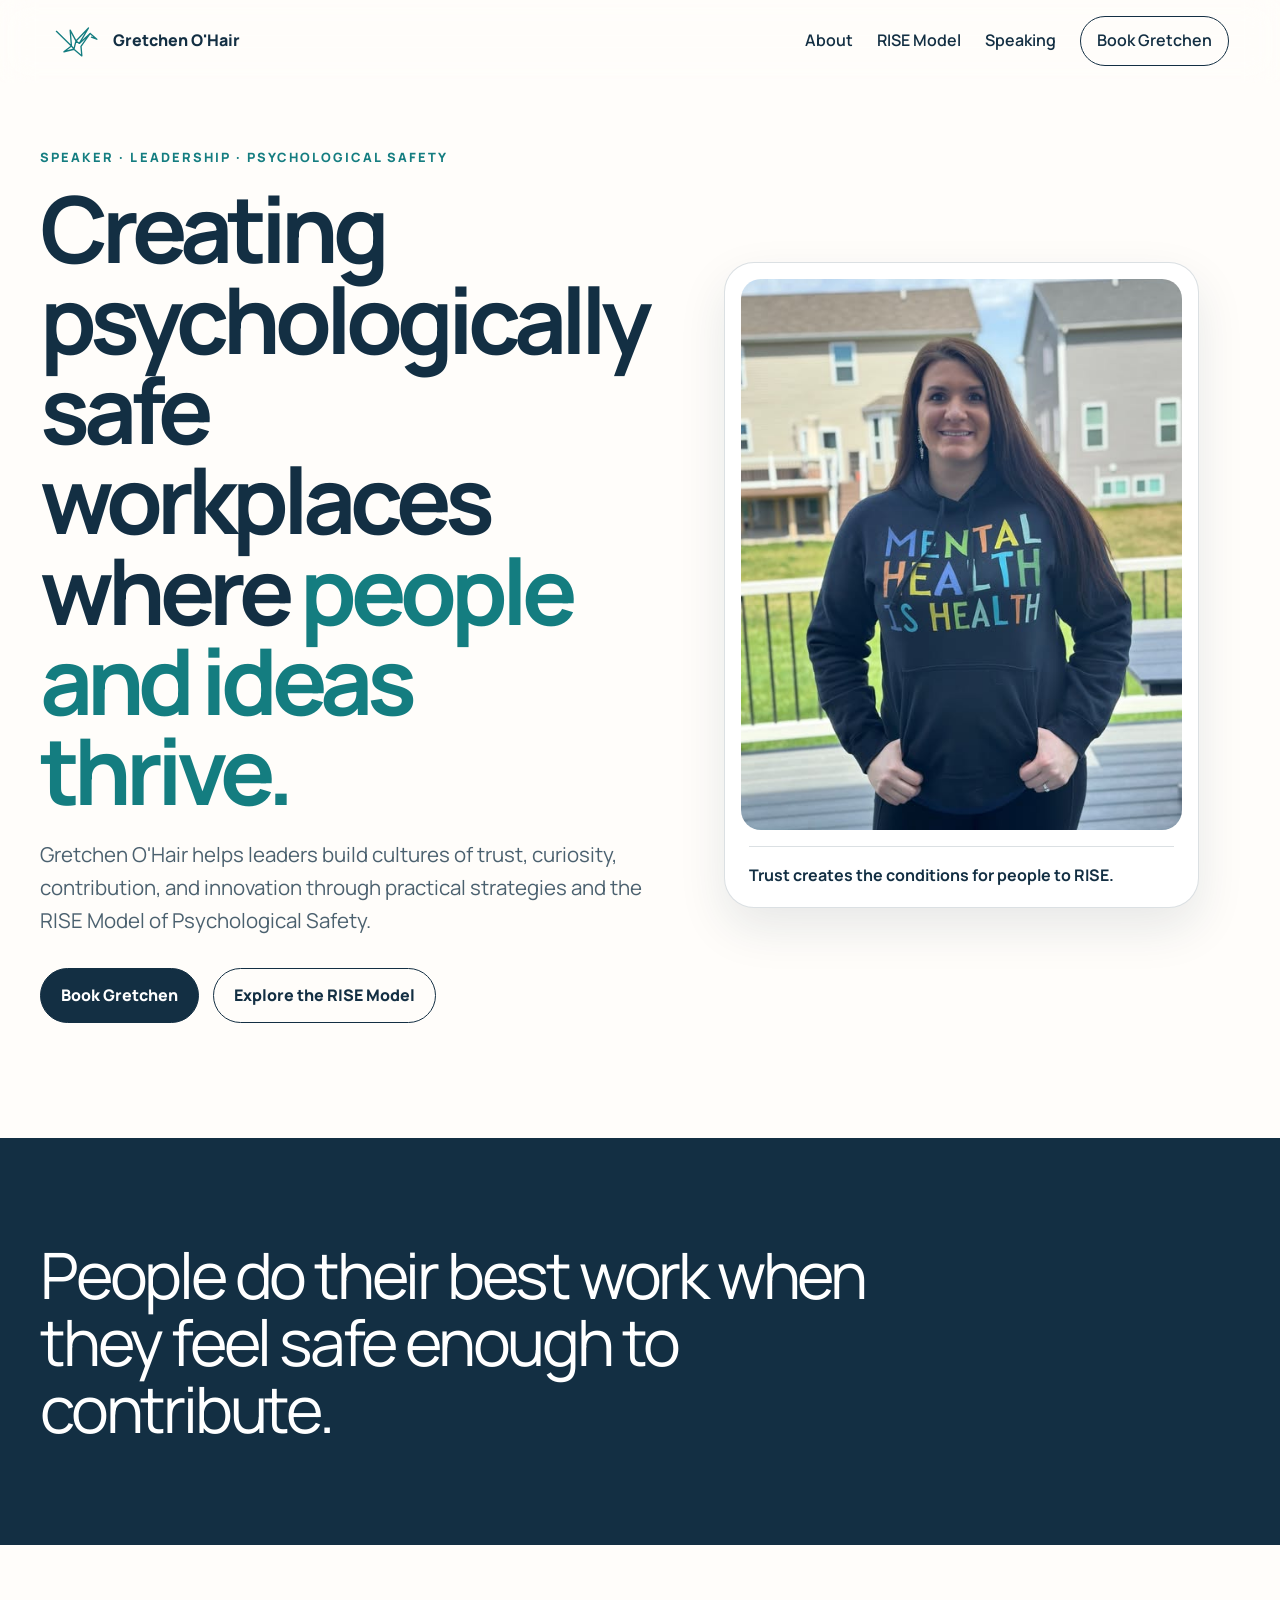
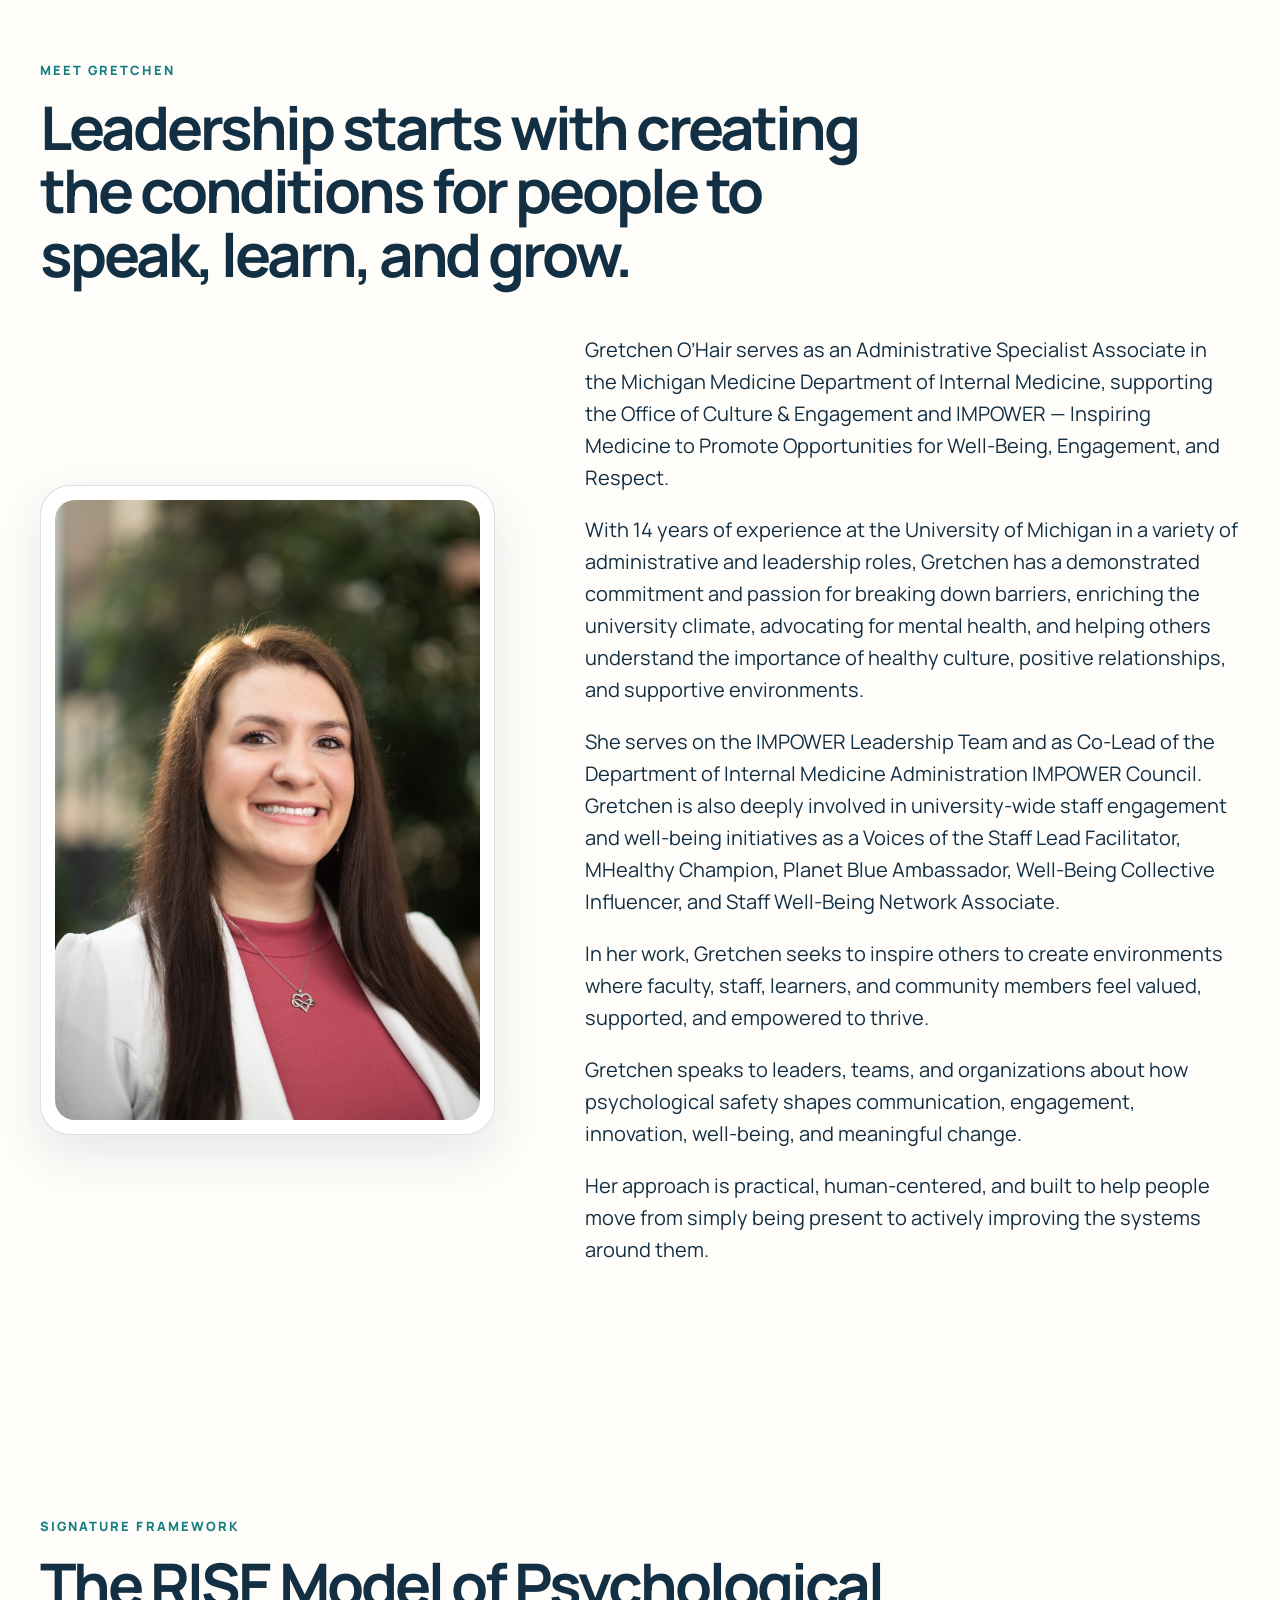
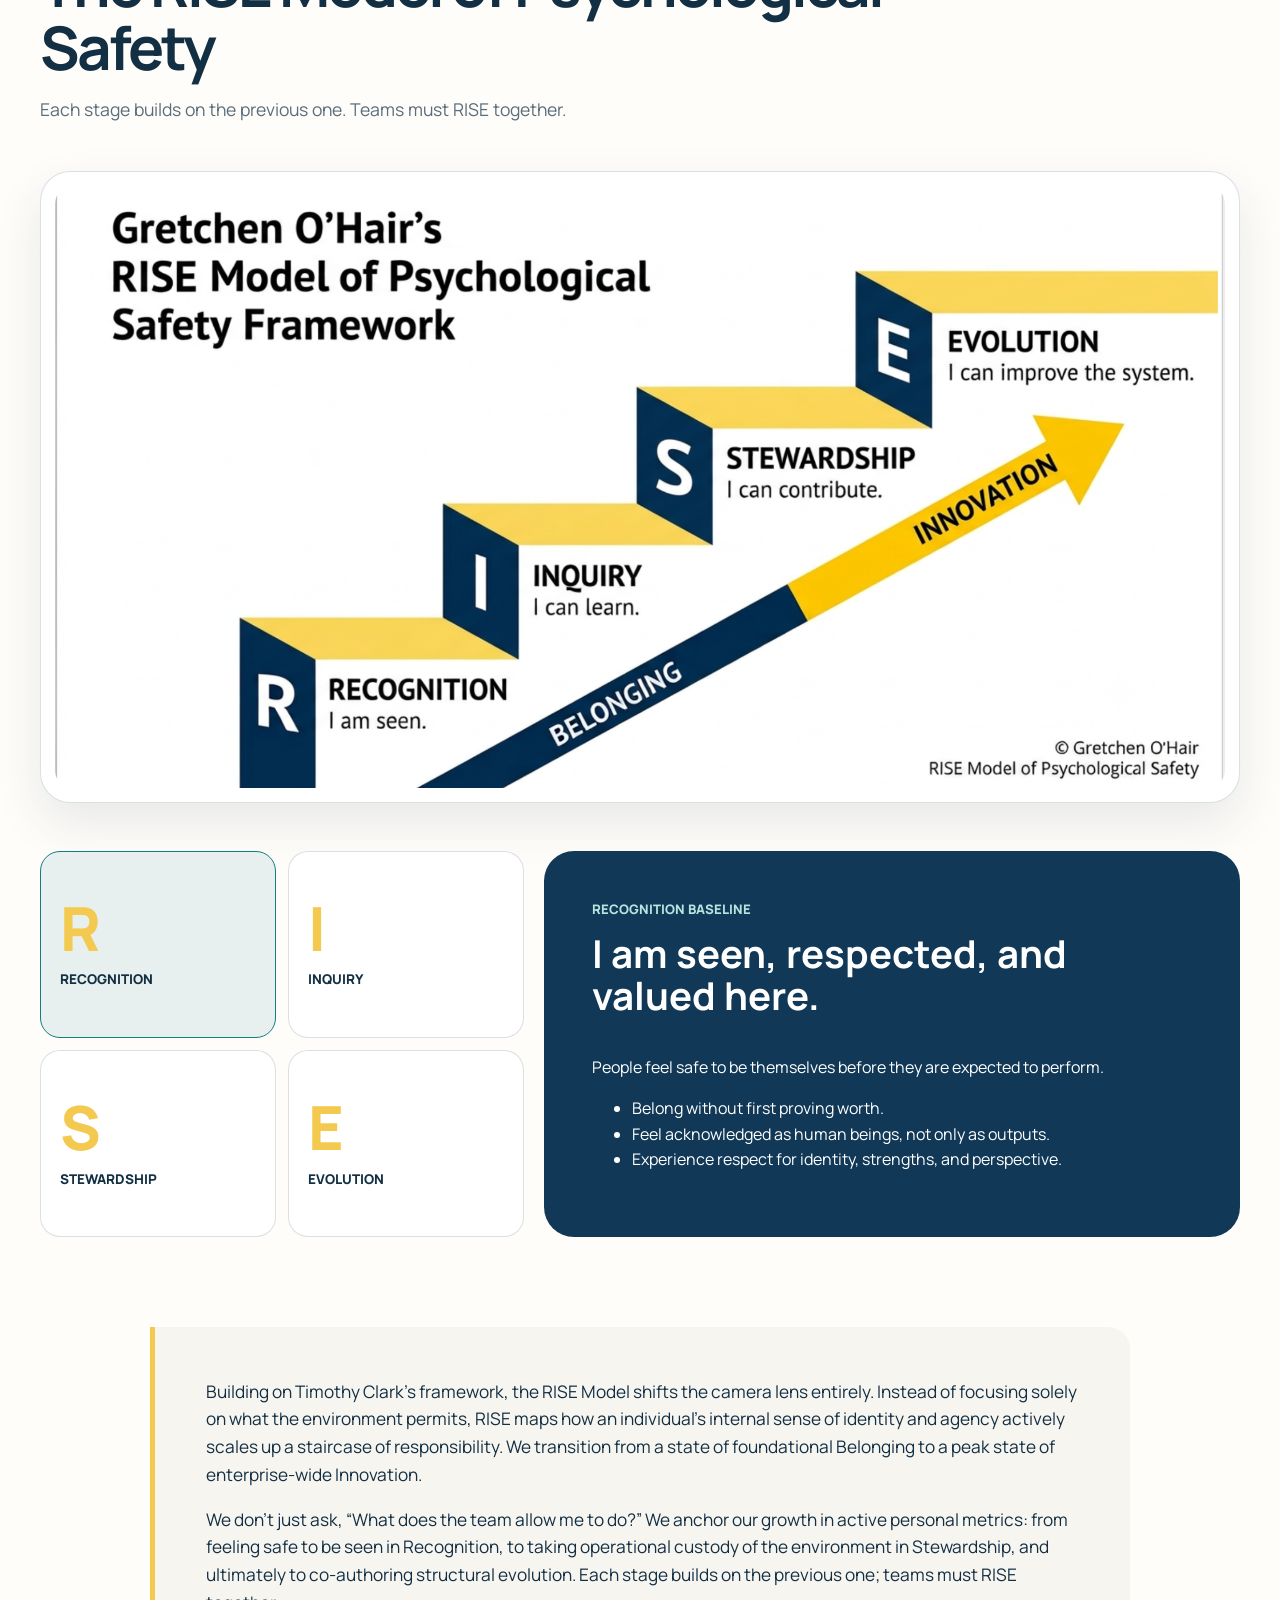
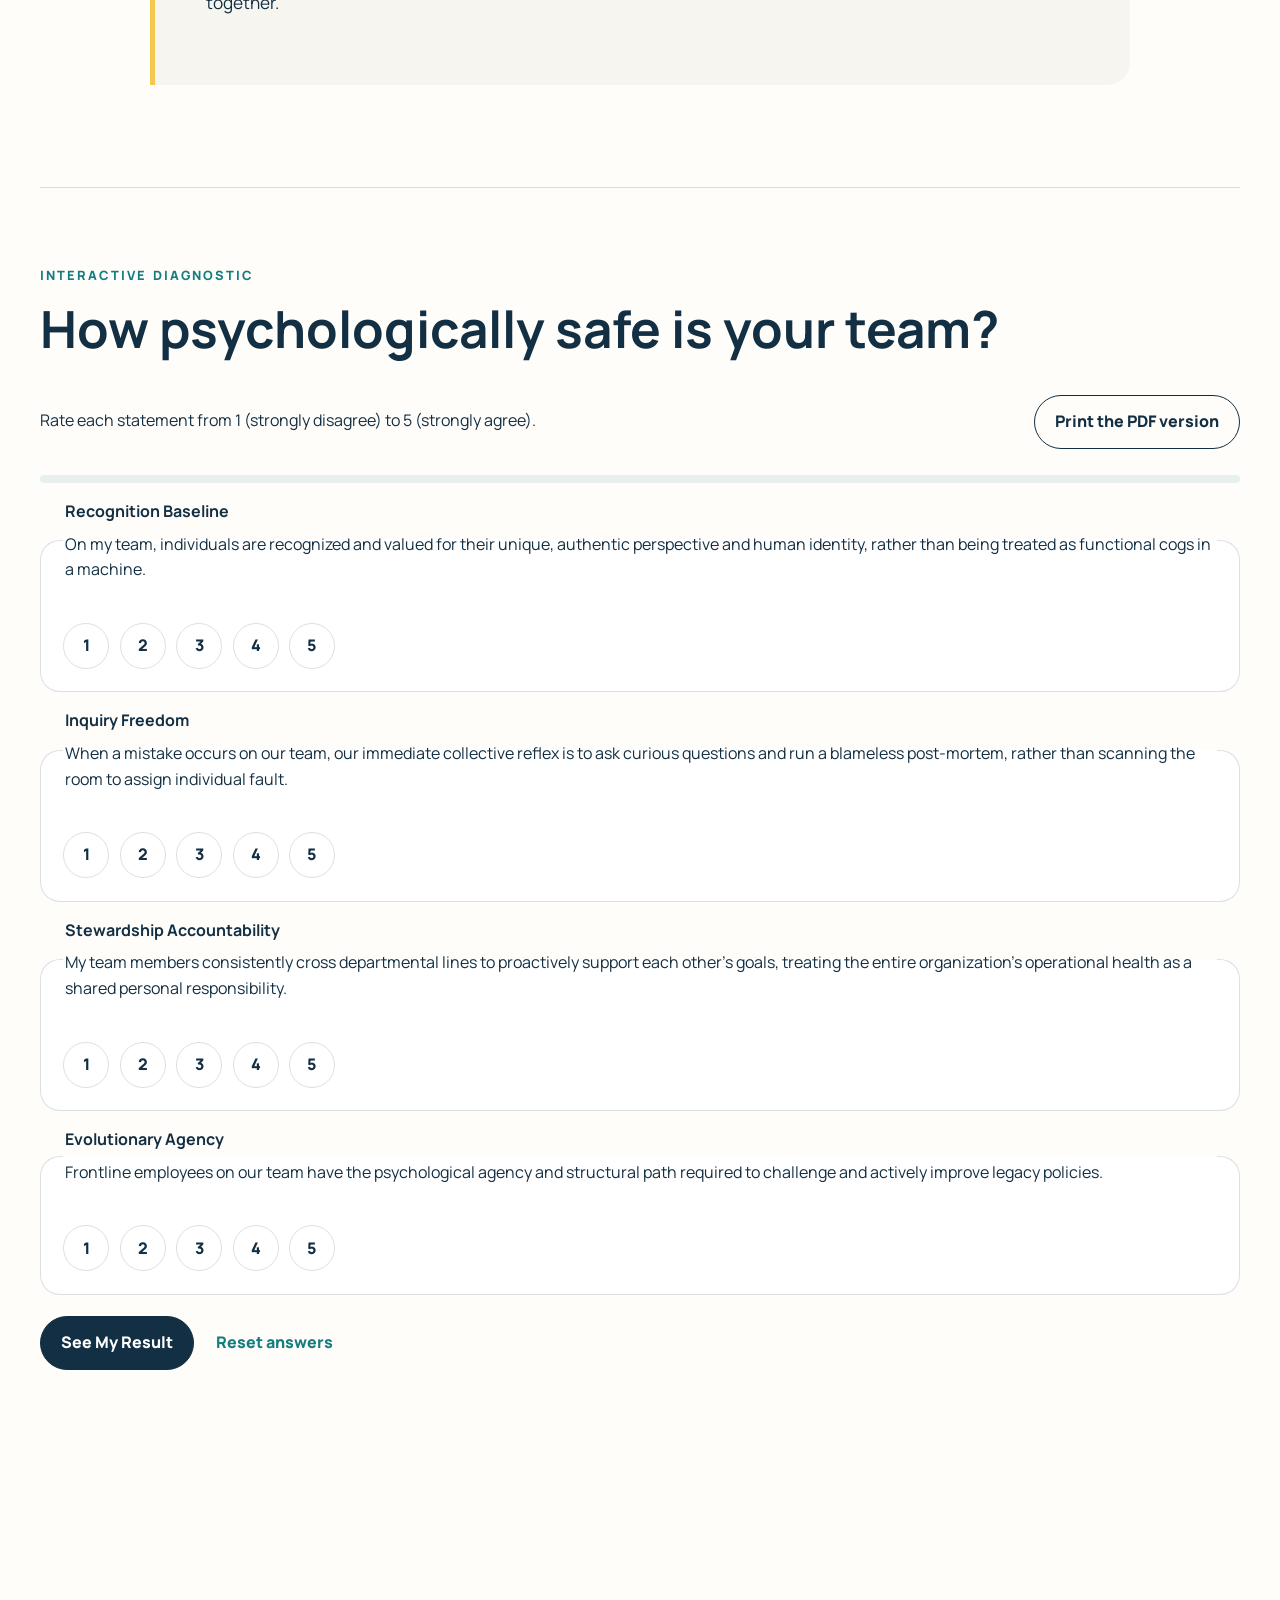
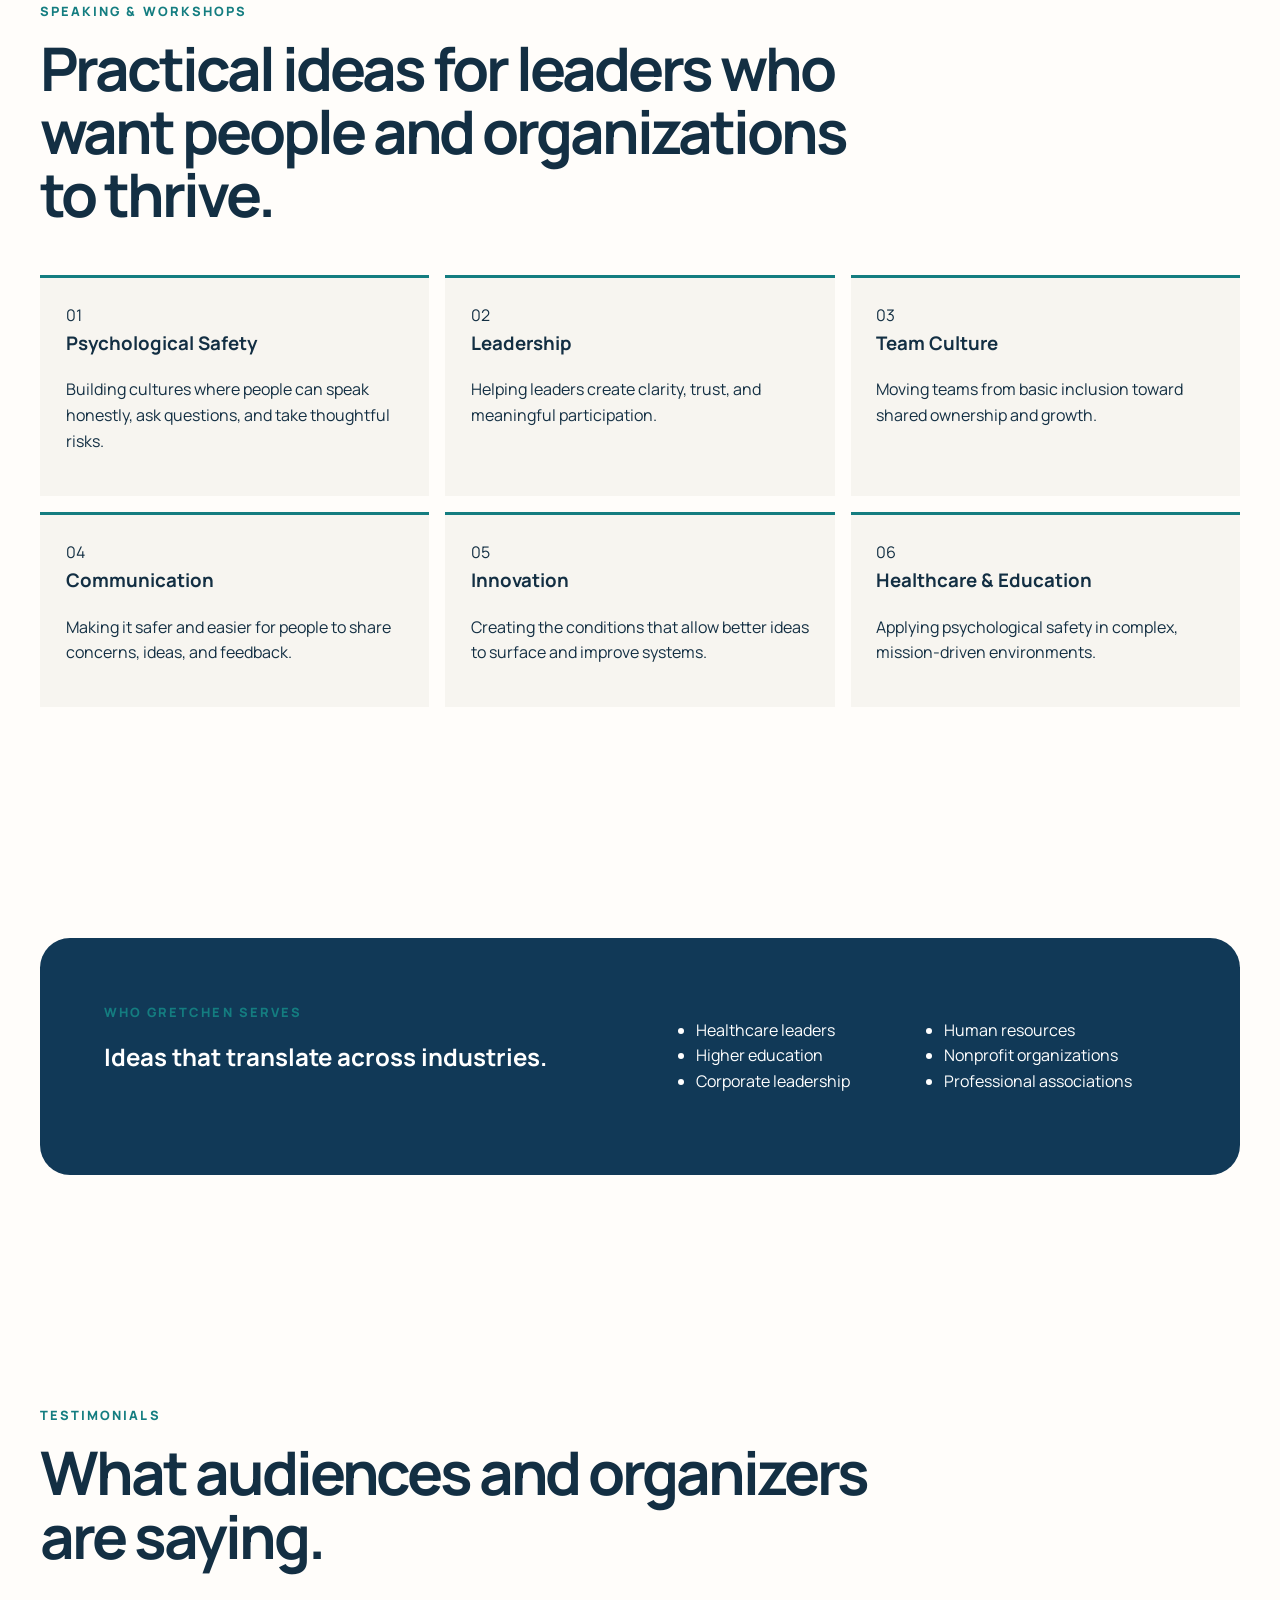
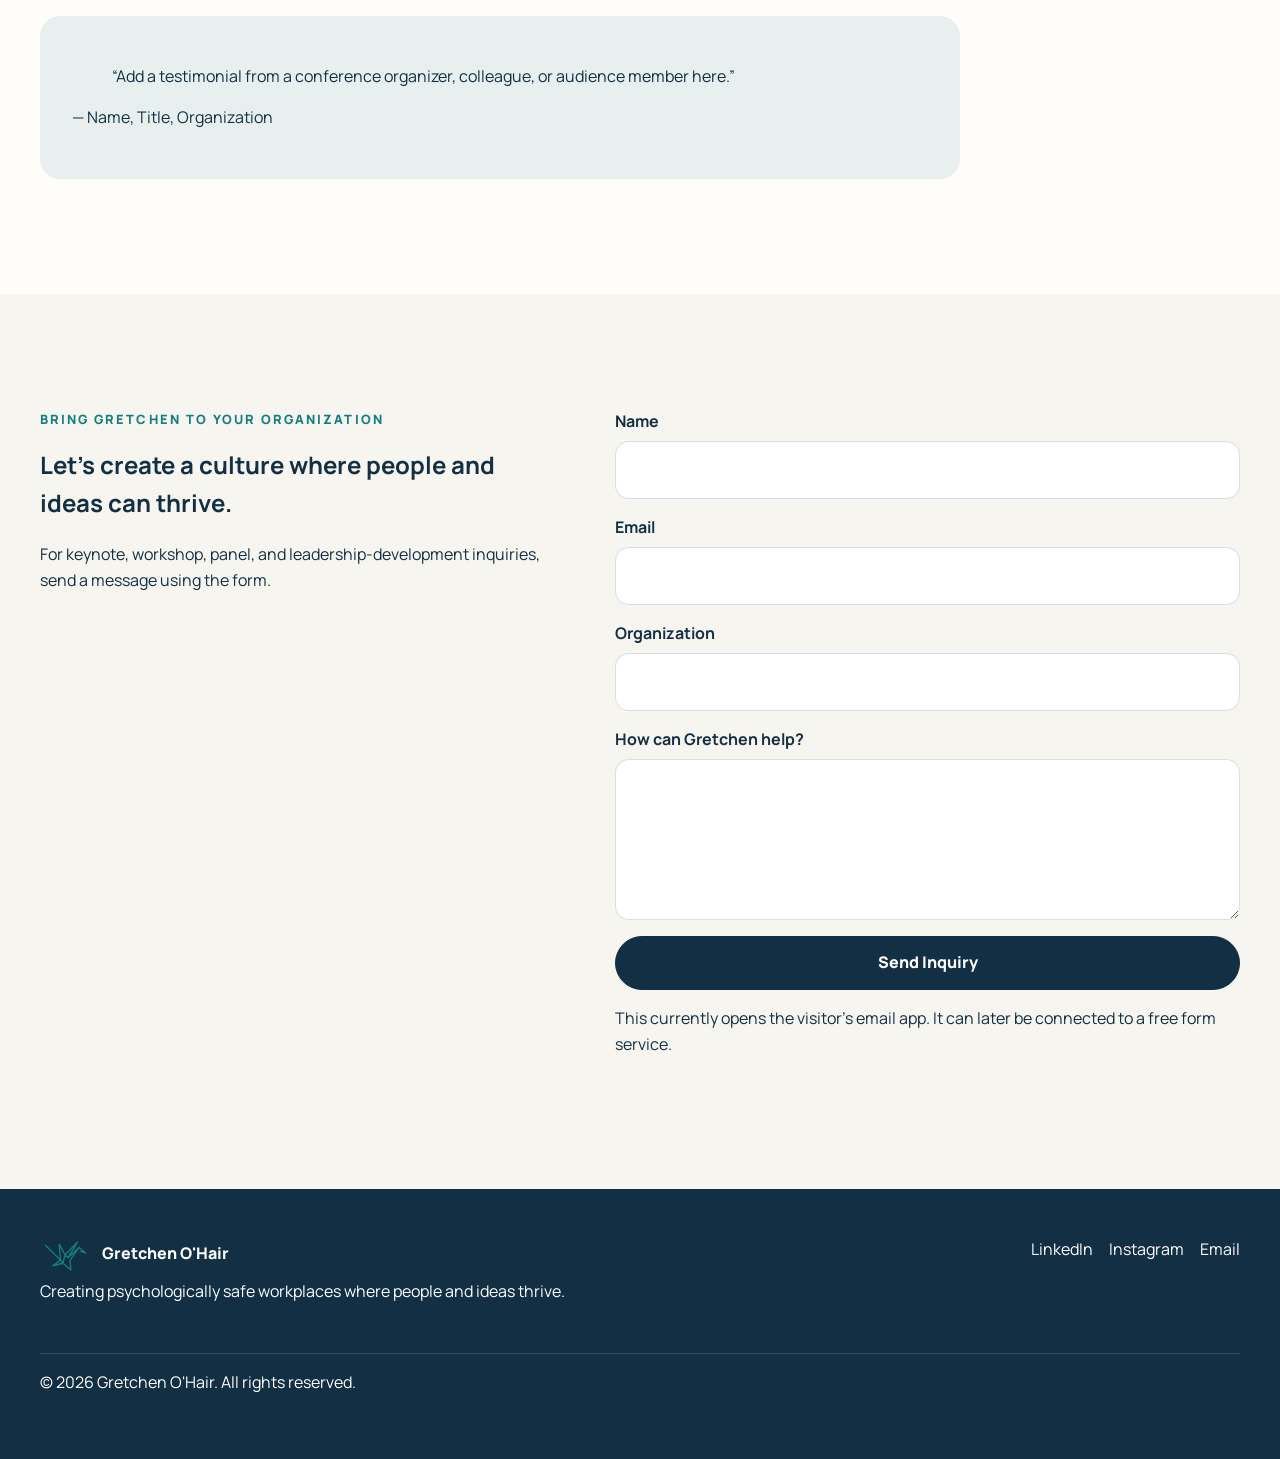
==== index.html @ 5f7c8e6f "Update index.html" ====
<!DOCTYPE html>
<html lang="en">
<head>
  <!-- Google tag (gtag.js) -->
<script async src="https://www.googletagmanager.com/gtag/js?id=G-4GWZW29S1W"></script>
<script>
  window.dataLayer = window.dataLayer || [];
  function gtag(){dataLayer.push(arguments);}
  gtag('js', new Date());

  gtag('config', 'G-4GWZW29S1W');
</script>
  <meta charset="UTF-8" />
  <meta name="viewport" content="width=device-width, initial-scale=1.0" />
  <meta name="description" content="Gretchen O'Hair helps leaders create psychologically safe workplaces where people and ideas thrive." />
  <meta name="theme-color" content="#113957" />
  <title>Gretchen O'Hair | Psychological Safety Speaker</title>
  <link rel="preconnect" href="https://fonts.googleapis.com">
  <link rel="preconnect" href="https://fonts.gstatic.com" crossorigin>
  <link href="https://fonts.googleapis.com/css2?family=Manrope:wght@400;500;600;700;800&display=swap" rel="stylesheet">
  <link rel="stylesheet" href="styles.css" />
</head>
<body>
  <a class="skip-link" href="#main">Skip to content</a>

  <header class="site-header">
    <a class="brand" href="#top" aria-label="Gretchen O'Hair home">
      <svg class="brand-mark" viewBox="0 0 120 84" aria-hidden="true">
        <path d="M13 20 49 55 31 69 55 63 74 79 72 56 94 25 68 49 60 43 55 63 49 55 46 17 60 43 90 12 68 49 94 25 110 39 97 34" />
      </svg>
      <span>Gretchen O'Hair</span>
    </a>

    <button class="menu-toggle" aria-expanded="false" aria-controls="primary-nav">
      <span></span><span></span><span></span>
      <span class="sr-only">Toggle navigation</span>
    </button>

    <nav id="primary-nav" class="primary-nav" aria-label="Primary navigation">
      <a href="#about">About</a>
      <a href="#rise">RISE Model</a>
      <a href="#speaking">Speaking</a>
      <a href="#contact" class="nav-cta">Book Gretchen</a>
    </nav>
  </header>

  <main id="main">
    <section id="top" class="hero section">
      <div class="hero-copy reveal">
        <p class="eyebrow">Speaker · Leadership · Psychological Safety</p>
        <h1>Creating psychologically safe workplaces where <em>people and ideas thrive.</em></h1>
        <p class="hero-lede">
          Gretchen O'Hair helps leaders build cultures of trust, curiosity,
          contribution, and innovation through practical strategies and the
          RISE Model of Psychological Safety.
        </p>
        <div class="button-row">
          <a class="button button-primary" href="#contact">Book Gretchen</a>
          <a class="button button-secondary" href="#rise">Explore the RISE Model</a>
        </div>
      </div>

      <figure class="hero-photo reveal">
        <img src="gretchen-hoodie.jpg" alt="Gretchen O'Hair wearing a Mental Health Is Health sweatshirt" />
        <figcaption>Trust creates the conditions for people to RISE.</figcaption>
      </figure>
    </section>

    <section class="statement section">
      <div class="statement-inner reveal">
        <p>People do their best work when they feel safe enough to contribute.</p>
      </div>
    </section>

    <section id="about" class="about section">
      <div class="section-heading reveal">
        <p class="eyebrow">Meet Gretchen</p>
        <h2>Leadership starts with creating the conditions for people to speak, learn, and grow.</h2>
      </div>

      <div class="about-grid">
        <figure class="portrait reveal">
          <img src="gretchen-headshot.jpg" alt="Professional headshot of Gretchen O'Hair" />
        </figure>

        <div class="about-copy reveal">
          <p>
            Gretchen O’Hair serves as an Administrative Specialist Associate in the Michigan Medicine Department of Internal Medicine, supporting the Office of Culture &amp; Engagement and IMPOWER — Inspiring Medicine to Promote Opportunities for Well-Being, Engagement, and Respect.
          </p>
          <p>
            With 14 years of experience at the University of Michigan in a variety of administrative and leadership roles, Gretchen has a demonstrated commitment and passion for breaking down barriers, enriching the university climate, advocating for mental health, and helping others understand the importance of healthy culture, positive relationships, and supportive environments.
          </p>
          <p>
            She serves on the IMPOWER Leadership Team and as Co-Lead of the Department of Internal Medicine Administration IMPOWER Council. Gretchen is also deeply involved in university-wide staff engagement and well-being initiatives as a Voices of the Staff Lead Facilitator, MHealthy Champion, Planet Blue Ambassador, Well-Being Collective Influencer, and Staff Well-Being Network Associate.
          </p>
          <p>
            In her work, Gretchen seeks to inspire others to create environments where faculty, staff, learners, and community members feel valued, supported, and empowered to thrive.
          </p>
          <p>
            Gretchen speaks to leaders, teams, and organizations about how
            psychological safety shapes communication, engagement, innovation,
            well-being, and meaningful change.
          </p>
          <p>
            Her approach is practical, human-centered, and built to help people
            move from simply being present to actively improving the systems
            around them.
          </p>
        </div>
      </div>

    </section>

    <section id="rise" class="rise section">
      <div class="section-heading reveal">
        <p class="eyebrow">Signature Framework</p>
        <h2>The RISE Model of Psychological Safety</h2>
        <p>Each stage builds on the previous one. Teams must RISE together.</p>
      </div>

      <figure class="rise-framework reveal">
        <img src="rise-model-framework.png" alt="Gretchen O'Hair's RISE Model of Psychological Safety framework showing Recognition, Inquiry, Stewardship, and Evolution" />
      </figure>

      <div class="rise-explorer reveal">
        <div class="rise-letters" aria-label="Explore the RISE framework">
          <button class="rise-tab active" type="button" data-stage="recognition" aria-pressed="true">
            <span>R</span><small>Recognition</small>
          </button>
          <button class="rise-tab" type="button" data-stage="inquiry" aria-pressed="false">
            <span>I</span><small>Inquiry</small>
          </button>
          <button class="rise-tab" type="button" data-stage="stewardship" aria-pressed="false">
            <span>S</span><small>Stewardship</small>
          </button>
          <button class="rise-tab" type="button" data-stage="evolution" aria-pressed="false">
            <span>E</span><small>Evolution</small>
          </button>
        </div>

        <article class="rise-detail" id="rise-detail" aria-live="polite">
          <p class="rise-stage-label">Recognition Baseline</p>
          <h3>I am seen, respected, and valued here.</h3>
          <p>People feel safe to be themselves before they are expected to perform.</p>
          <ul>
            <li>Belong without first proving worth.</li>
            <li>Feel acknowledged as human beings, not only as outputs.</li>
            <li>Experience respect for identity, strengths, and perspective.</li>
          </ul>
        </article>
      </div>

      <div class="model-story reveal">
        <p>
          Building on Timothy Clark’s framework, the RISE Model shifts the camera
          lens entirely. Instead of focusing solely on what the environment
          permits, RISE maps how an individual’s internal sense of identity and
          agency actively scales up a staircase of responsibility. We transition
          from a state of foundational Belonging to a peak state of
          enterprise-wide Innovation.
        </p>
        <p>
          We don't just ask, “What does the team allow me to do?” We anchor our
          growth in active personal metrics: from feeling safe to be seen in
          Recognition, to taking operational custody of the environment in
          Stewardship, and ultimately to co-authoring structural evolution.
          Each stage builds on the previous one; teams must RISE together.
        </p>
      </div>

      <section class="quiz-section reveal" aria-labelledby="quiz-title">
        <div class="quiz-heading">
          <div>
            <p class="eyebrow">Interactive Diagnostic</p>
            <h3 id="quiz-title">How psychologically safe is your team?</h3>
            <p>Rate each statement from 1 (strongly disagree) to 5 (strongly agree).</p>
          </div>
          <a class="button button-secondary" href="rise-model-diagnostic-quiz.pdf" target="_blank" rel="noopener">
            Print the PDF version
          </a>
        </div>

        <div class="quiz-progress" aria-hidden="true">
          <span id="quiz-progress-bar"></span>
        </div>

        <div class="quiz-questions">
          <fieldset class="quiz-question">
            <legend>
              <strong>Recognition Baseline</strong>
              On my team, individuals are recognized and valued for their unique,
              authentic perspective and human identity, rather than being treated
              as functional cogs in a machine.
            </legend>
            <div class="rating-row" role="radiogroup" aria-label="Recognition rating">
              <label><input type="radio" name="q1" value="1"><span>1</span></label>
              <label><input type="radio" name="q1" value="2"><span>2</span></label>
              <label><input type="radio" name="q1" value="3"><span>3</span></label>
              <label><input type="radio" name="q1" value="4"><span>4</span></label>
              <label><input type="radio" name="q1" value="5"><span>5</span></label>
            </div>
          </fieldset>

          <fieldset class="quiz-question">
            <legend>
              <strong>Inquiry Freedom</strong>
              When a mistake occurs on our team, our immediate collective reflex
              is to ask curious questions and run a blameless post-mortem, rather
              than scanning the room to assign individual fault.
            </legend>
            <div class="rating-row" role="radiogroup" aria-label="Inquiry rating">
              <label><input type="radio" name="q2" value="1"><span>1</span></label>
              <label><input type="radio" name="q2" value="2"><span>2</span></label>
              <label><input type="radio" name="q2" value="3"><span>3</span></label>
              <label><input type="radio" name="q2" value="4"><span>4</span></label>
              <label><input type="radio" name="q2" value="5"><span>5</span></label>
            </div>
          </fieldset>

          <fieldset class="quiz-question">
            <legend>
              <strong>Stewardship Accountability</strong>
              My team members consistently cross departmental lines to proactively
              support each other’s goals, treating the entire organization’s
              operational health as a shared personal responsibility.
            </legend>
            <div class="rating-row" role="radiogroup" aria-label="Stewardship rating">
              <label><input type="radio" name="q3" value="1"><span>1</span></label>
              <label><input type="radio" name="q3" value="2"><span>2</span></label>
              <label><input type="radio" name="q3" value="3"><span>3</span></label>
              <label><input type="radio" name="q3" value="4"><span>4</span></label>
              <label><input type="radio" name="q3" value="5"><span>5</span></label>
            </div>
          </fieldset>

          <fieldset class="quiz-question">
            <legend>
              <strong>Evolutionary Agency</strong>
              Frontline employees on our team have the psychological agency and
              structural path required to challenge and actively improve legacy
              policies.
            </legend>
            <div class="rating-row" role="radiogroup" aria-label="Evolution rating">
              <label><input type="radio" name="q4" value="1"><span>1</span></label>
              <label><input type="radio" name="q4" value="2"><span>2</span></label>
              <label><input type="radio" name="q4" value="3"><span>3</span></label>
              <label><input type="radio" name="q4" value="4"><span>4</span></label>
              <label><input type="radio" name="q4" value="5"><span>5</span></label>
            </div>
          </fieldset>
        </div>

        <div class="quiz-actions">
          <button class="button button-primary" id="calculate-score" type="button">See My Result</button>
          <button class="text-button" id="reset-quiz" type="button">Reset answers</button>
        </div>

        <div class="quiz-result" id="quiz-result" hidden aria-live="polite">
          <p class="result-label">Your RISE score</p>
          <p class="result-score"><span id="score-value">0</span><small>/20</small></p>
          <h4 id="result-title"></h4>
          <p id="result-copy"></p>
        </div>
      </section>
    </section>

    <section id="speaking" class="speaking section">
      <div class="section-heading reveal">
        <p class="eyebrow">Speaking & Workshops</p>
        <h2>Practical ideas for leaders who want people and organizations to thrive.</h2>
      </div>
      <div class="topic-grid">
        <article class="topic-card reveal"><span>01</span><h3>Psychological Safety</h3><p>Building cultures where people can speak honestly, ask questions, and take thoughtful risks.</p></article>
        <article class="topic-card reveal"><span>02</span><h3>Leadership</h3><p>Helping leaders create clarity, trust, and meaningful participation.</p></article>
        <article class="topic-card reveal"><span>03</span><h3>Team Culture</h3><p>Moving teams from basic inclusion toward shared ownership and growth.</p></article>
        <article class="topic-card reveal"><span>04</span><h3>Communication</h3><p>Making it safer and easier for people to share concerns, ideas, and feedback.</p></article>
        <article class="topic-card reveal"><span>05</span><h3>Innovation</h3><p>Creating the conditions that allow better ideas to surface and improve systems.</p></article>
        <article class="topic-card reveal"><span>06</span><h3>Healthcare & Education</h3><p>Applying psychological safety in complex, mission-driven environments.</p></article>
      </div>
    </section>

    <section class="audiences section">
      <div class="audiences-panel reveal">
        <div>
          <p class="eyebrow">Who Gretchen Serves</p>
          <h2>Ideas that translate across industries.</h2>
        </div>
        <ul>
          <li>Healthcare leaders</li><li>Higher education</li><li>Corporate leadership</li>
          <li>Human resources</li><li>Nonprofit organizations</li><li>Professional associations</li>
        </ul>
      </div>
    </section>

    <section class="testimonials section">
      <div class="section-heading reveal">
        <p class="eyebrow">Testimonials</p>
        <h2>What audiences and organizers are saying.</h2>
      </div>
      <div class="testimonial-placeholder reveal">
        <blockquote>“Add a testimonial from a conference organizer, colleague, or audience member here.”</blockquote>
        <p>— Name, Title, Organization</p>
      </div>
    </section>

    <section id="contact" class="contact section">
      <div class="contact-panel reveal">
        <div>
          <p class="eyebrow">Bring Gretchen to Your Organization</p>
          <h2>Let's create a culture where people and ideas can thrive.</h2>
          <p>For keynote, workshop, panel, and leadership-development inquiries, send a message using the form.</p>
        </div>
        <form class="contact-form" action="mailto:gretchenohair@gmail.com" method="post" enctype="text/plain">
          <label>Name<input type="text" name="name" required /></label>
          <label>Email<input type="email" name="email" required /></label>
          <label>Organization<input type="text" name="organization" /></label>
          <label>How can Gretchen help?<textarea name="message" rows="5" required></textarea></label>
          <button class="button button-primary" type="submit">Send Inquiry</button>
          <p class="form-note">This currently opens the visitor's email app. It can later be connected to a free form service.</p>
        </form>
      </div>
    </section>
  </main>

  <footer class="site-footer">
    <div>
      <a class="brand footer-brand" href="#top">
        <svg class="footer-crane" viewBox="0 0 120 84" aria-label="Origami paper crane logo">
          <path d="M13 20 49 55 31 69 55 63 74 79 72 56 94 25 68 49 60 43 55 63 49 55 46 17 60 43 90 12 68 49 94 25 110 39 97 34" />
        </svg>
        <span>Gretchen O'Hair</span>
      </a>
      <p>Creating psychologically safe workplaces where people and ideas thrive.</p>
    </div>
    <div class="footer-links">
      <a href="https://www.linkedin.com/in/gretchenohair/" target="_blank" rel="noopener">LinkedIn</a>
      <a href="https://www.instagram.com/risewithgretchen/" target="_blank" rel="noopener">Instagram</a>
      <a href="mailto:gretchenohair@gmail.com">Email</a>
    </div>
    <p class="copyright">© <span id="year"></span> Gretchen O'Hair. All rights reserved.</p>
  </footer>

  <script src="script.js"></script>
</body>
</html>
---- styles.css ----
/* Full styling retained in this version */
:root{--ink:#132f43;--navy:#113957;--teal:#147d80;--mist:#e7f0ef;--cream:#f7f5f0;--paper:#fffdfa;--yellow:#f4c94f;--line:rgba(19,47,67,.15);--shadow:0 20px 48px rgba(19,47,67,.10);--radius-lg:30px;--radius-md:20px;--max:1200px}
*{box-sizing:border-box}html{scroll-behavior:smooth}body{margin:0;color:var(--ink);background:var(--paper);font-family:"Manrope",system-ui,sans-serif;line-height:1.6}img,svg{display:block;max-width:100%}a{color:inherit;text-decoration:none}button,input,textarea{font:inherit}.skip-link{position:absolute;left:-9999px}.skip-link:focus{left:1rem;top:1rem;background:var(--ink);color:#fff;padding:.75rem 1rem;z-index:1000}.sr-only{position:absolute;width:1px;height:1px;overflow:hidden;clip:rect(0,0,0,0)}
.site-header{position:sticky;top:0;z-index:50;display:flex;justify-content:space-between;align-items:center;gap:2rem;padding:1rem clamp(1rem,4vw,4rem);border-bottom:1px solid transparent;backdrop-filter:blur(16px);transition:.25s}.site-header.scrolled{background:rgba(255,253,250,.9);border-color:var(--line)}.brand{display:inline-flex;align-items:center;gap:.75rem;font-weight:800}.brand-mark,.footer-crane{width:50px;color:var(--teal)}.brand-mark path,.footer-crane path{fill:none;stroke:currentColor;stroke-width:3.2;stroke-linecap:round;stroke-linejoin:round}.primary-nav{display:flex;align-items:center;gap:1.5rem;font-weight:600}.nav-cta{padding:.7rem 1rem;border:1px solid var(--ink);border-radius:999px}.menu-toggle{display:none;border:0;background:transparent;width:44px;height:44px;padding:9px}.menu-toggle span:not(.sr-only){display:block;height:2px;background:var(--ink);margin:5px 0}
.section{width:min(var(--max),calc(100% - 2rem));margin:0 auto;padding:clamp(4.5rem,9vw,8rem) 0}.hero{min-height:calc(100vh - 78px);display:grid;grid-template-columns:1.08fr .92fr;align-items:center;gap:clamp(2rem,6vw,6rem);padding-top:4rem}.eyebrow{margin:0 0 1rem;color:var(--teal);font-size:.8rem;font-weight:800;letter-spacing:.16em;text-transform:uppercase}h1,h2,h3,h4,p{margin-top:0}h1{max-width:13ch;margin-bottom:1.4rem;font-size:clamp(3rem,7.2vw,6.6rem);line-height:.98;letter-spacing:-.065em}h1 em{color:var(--teal);font-style:normal}.hero-lede{max-width:64ch;font-size:clamp(1.05rem,1.6vw,1.3rem);color:rgba(19,47,67,.76)}.button-row{display:flex;flex-wrap:wrap;gap:.9rem;margin-top:2rem}.button{display:inline-flex;align-items:center;justify-content:center;min-height:48px;padding:.85rem 1.25rem;border-radius:999px;border:1px solid var(--ink);font-weight:800}.button-primary{background:var(--ink);color:#fff}.hero-photo{position:relative;margin:0;padding:16px;border:1px solid var(--line);border-radius:var(--radius-lg);background:#fff;box-shadow:var(--shadow)}.hero-photo img{width:100%;max-height:630px;aspect-ratio:4/5;object-fit:cover;object-position:50% 24%;border-radius:20px}.hero-photo figcaption{margin:1rem .5rem .2rem;padding-top:1rem;border-top:1px solid var(--line);font-weight:700}
.statement{width:100%;padding:0;background:var(--ink);color:#fff}.statement-inner{width:min(var(--max),calc(100% - 2rem));margin:0 auto;padding:clamp(4rem,8vw,7rem) 0}.statement p{max-width:23ch;margin:0;font-size:clamp(2.3rem,5vw,5.2rem);line-height:1.05;letter-spacing:-.05em}.section-heading{max-width:850px;margin-bottom:3rem}.section-heading h2{margin-bottom:1rem;font-size:clamp(2.2rem,4.7vw,4.4rem);line-height:1.05;letter-spacing:-.05em}.section-heading>p:last-child{max-width:62ch;color:rgba(19,47,67,.7);font-size:1.1rem}
.about-grid{display:grid;grid-template-columns:.82fr 1.18fr;gap:clamp(2rem,7vw,6rem);align-items:center}.portrait{margin:0;padding:14px;border:1px solid var(--line);border-radius:var(--radius-lg);background:#fff;box-shadow:var(--shadow)}.portrait img{width:100%;max-height:620px;object-fit:cover;object-position:center 25%;border-radius:20px}.about-copy{font-size:clamp(1.05rem,1.6vw,1.25rem)}.model-story{max-width:980px;margin:clamp(3rem,7vw,6rem) auto 0;padding:clamp(1.5rem,4vw,3.2rem);border-left:5px solid var(--yellow);background:var(--cream);border-radius:0 22px 22px 0;font-size:clamp(1rem,1.35vw,1.18rem)}
.rise-framework{margin:0 0 3rem;padding:14px;border:1px solid var(--line);border-radius:var(--radius-lg);background:#fff;box-shadow:var(--shadow)}.rise-framework img{width:100%;border-radius:18px}.rise-explorer{display:grid;grid-template-columns:.82fr 1.18fr;gap:1.25rem}.rise-letters{display:grid;grid-template-columns:repeat(2,1fr);gap:.8rem}.rise-tab{min-height:154px;padding:1.2rem;display:flex;flex-direction:column;justify-content:center;align-items:flex-start;border:1px solid var(--line);border-radius:var(--radius-md);background:#fff;color:var(--ink);cursor:pointer}.rise-tab:hover,.rise-tab:focus-visible,.rise-tab.active{border-color:var(--teal);background:var(--mist)}.rise-tab span{font-size:3.8rem;line-height:1;font-weight:800;color:var(--yellow)}.rise-tab small{margin-top:.65rem;font-size:.84rem;font-weight:800;text-transform:uppercase}.rise-detail{padding:clamp(1.5rem,4vw,3rem);border-radius:var(--radius-lg);background:var(--navy);color:#fff}.rise-stage-label{color:#b9e3df;font-size:.82rem;font-weight:800;text-transform:uppercase}.rise-detail h3{font-size:clamp(1.8rem,3vw,3.1rem);line-height:1.08}
.quiz-section{margin-top:clamp(4rem,8vw,7rem);padding-top:clamp(3rem,6vw,5rem);border-top:1px solid var(--line)}.quiz-heading{display:flex;justify-content:space-between;align-items:end;gap:2rem;margin-bottom:1.6rem}.quiz-heading h3{font-size:clamp(2rem,4vw,3.8rem);line-height:1.08}.quiz-progress{height:8px;margin-bottom:1rem;border-radius:999px;background:var(--mist);overflow:hidden}.quiz-progress span{display:block;width:0;height:100%;background:var(--teal)}.quiz-questions{display:grid;gap:1rem}.quiz-question{margin:0;padding:1.4rem;border:1px solid var(--line);border-radius:var(--radius-md);background:#fff}.quiz-question legend{width:100%}.quiz-question legend strong{display:block;margin-bottom:.45rem}.rating-row{display:flex;flex-wrap:wrap;gap:.65rem;margin-top:1.1rem}.rating-row label{position:relative;cursor:pointer}.rating-row input{position:absolute;opacity:0}.rating-row span{display:grid;place-items:center;width:46px;height:46px;border:1px solid var(--line);border-radius:50%;font-weight:800}.rating-row input:checked+span{border-color:var(--teal);background:var(--teal);color:#fff}.quiz-actions{display:flex;align-items:center;gap:1rem;margin-top:1.3rem}.text-button{border:0;background:transparent;color:var(--teal);font-weight:800;cursor:pointer}.quiz-result{margin-top:1.4rem;padding:2rem;border-radius:var(--radius-lg);background:var(--navy);color:#fff}.result-score{font-size:4.4rem;line-height:1;font-weight:800;color:var(--yellow)}
.topic-grid{display:grid;grid-template-columns:repeat(3,1fr);gap:1rem}.topic-card{padding:1.6rem;border-top:3px solid var(--teal);background:var(--cream)}.audiences-panel{display:grid;grid-template-columns:1fr 1fr;gap:2rem;padding:4rem;border-radius:var(--radius-lg);background:var(--navy);color:#fff}.audiences-panel ul{columns:2}.testimonial-placeholder{max-width:920px;padding:2rem;border-radius:var(--radius-md);background:var(--mist)}.contact{width:100%;background:var(--cream);padding-left:max(1rem,calc((100% - var(--max))/2));padding-right:max(1rem,calc((100% - var(--max))/2))}.contact-panel{display:grid;grid-template-columns:.9fr 1.1fr;gap:4rem}.contact-form{display:grid;gap:1rem}.contact-form label{display:grid;gap:.4rem;font-weight:700}.contact-form input,.contact-form textarea{width:100%;border:1px solid var(--line);border-radius:14px;background:#fff;padding:.95rem 1rem}.site-footer{display:grid;grid-template-columns:1fr auto;gap:2rem;padding:3rem max(1rem,calc((100% - var(--max))/2));background:var(--ink);color:#fff}.footer-links{display:flex;gap:1rem}.copyright{grid-column:1/-1;border-top:1px solid rgba(255,255,255,.14);padding-top:1rem}.reveal{opacity:0;transform:translateY(24px);transition:.75s}.reveal.visible{opacity:1;transform:none}
@media(max-width:900px){.hero,.about-grid,.contact-panel,.audiences-panel,.rise-explorer{grid-template-columns:1fr}.topic-grid{grid-template-columns:repeat(2,1fr)}.quiz-heading{align-items:flex-start;flex-direction:column}.menu-toggle{display:block}.primary-nav{position:absolute;top:100%;left:1rem;right:1rem;display:none;flex-direction:column;padding:1rem;background:var(--paper);border:1px solid var(--line)}.primary-nav.open{display:flex}}
@media(max-width:620px){.topic-grid,.rise-letters{grid-template-columns:1fr}.audiences-panel ul{columns:1}.site-footer{grid-template-columns:1fr}.quiz-actions{flex-direction:column;align-items:flex-start}}


.rise-intro-copy {
  max-width: 900px;
  margin: clamp(3rem, 6vw, 5rem) auto 0;
  font-size: clamp(1.05rem, 1.5vw, 1.22rem);
  color: rgba(19,47,67,.78);
}
.rise-intro-copy p:last-child {
  margin-bottom: 0;
}
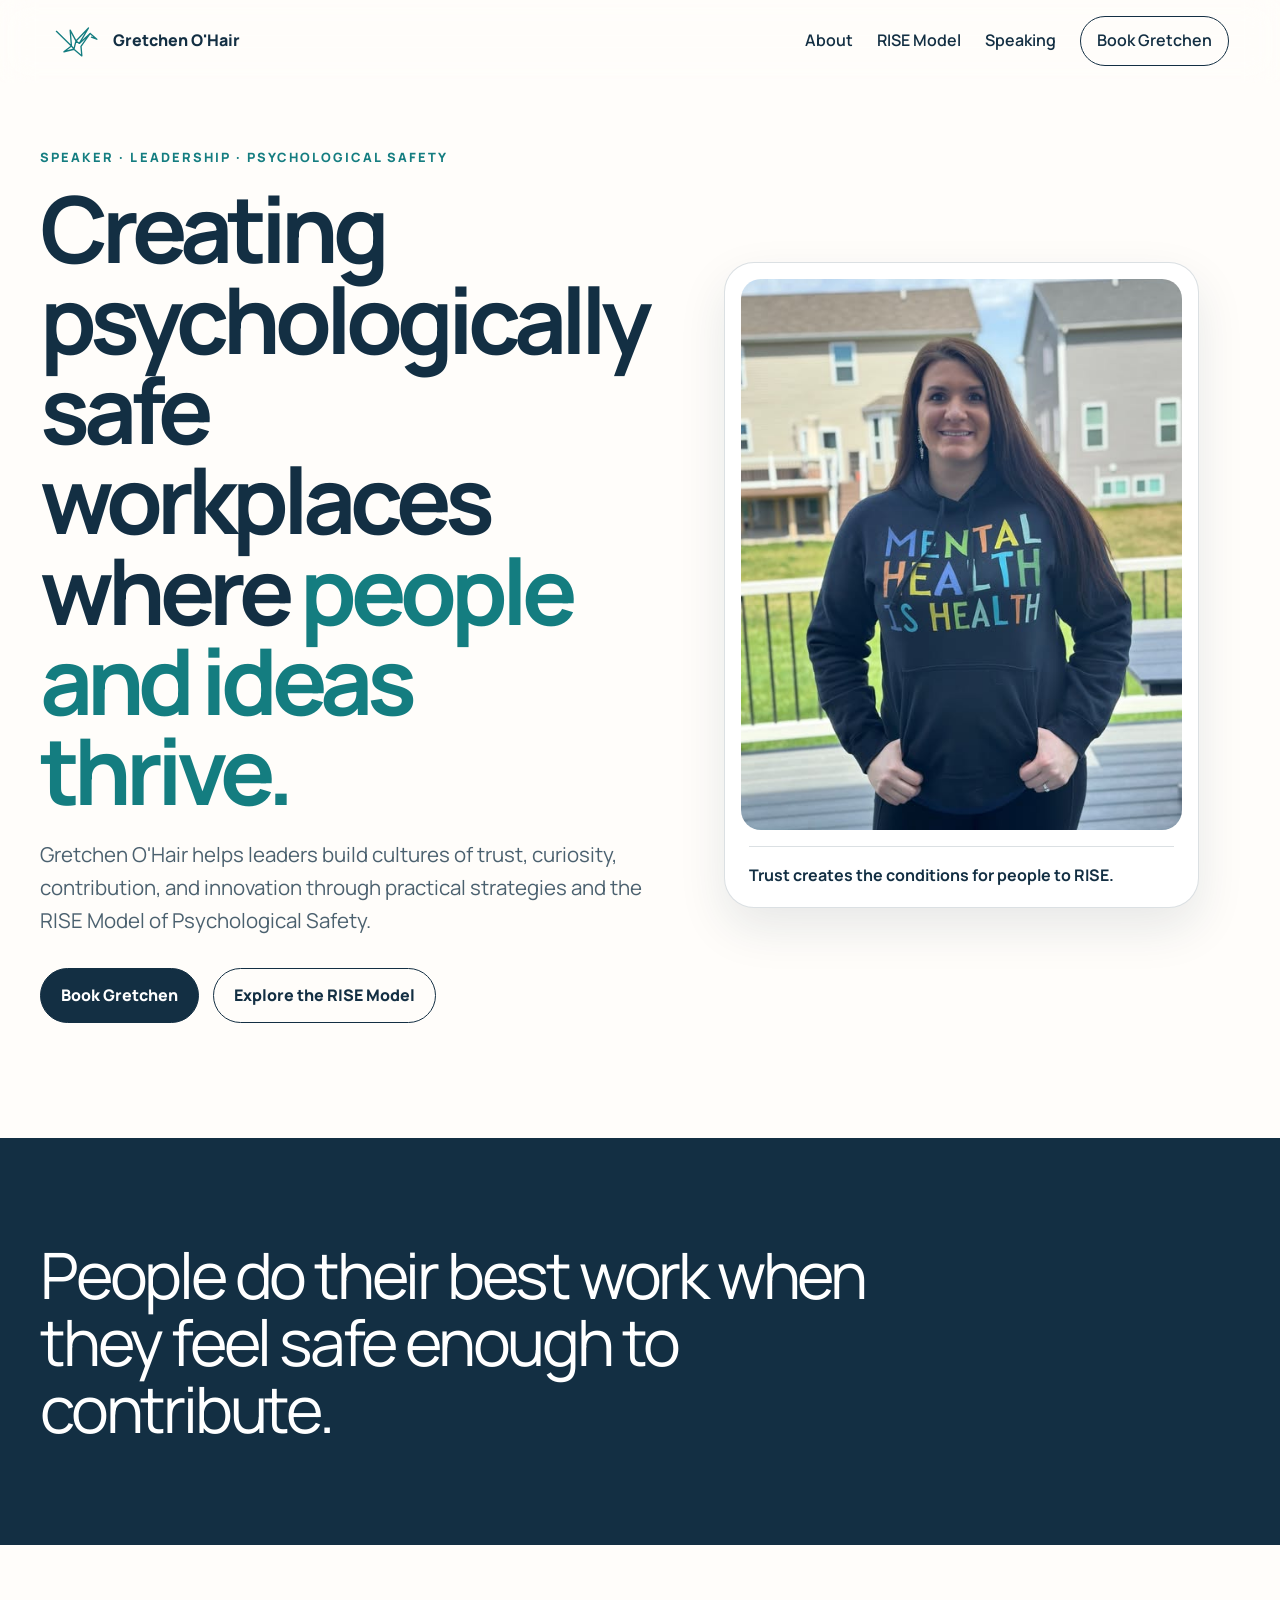
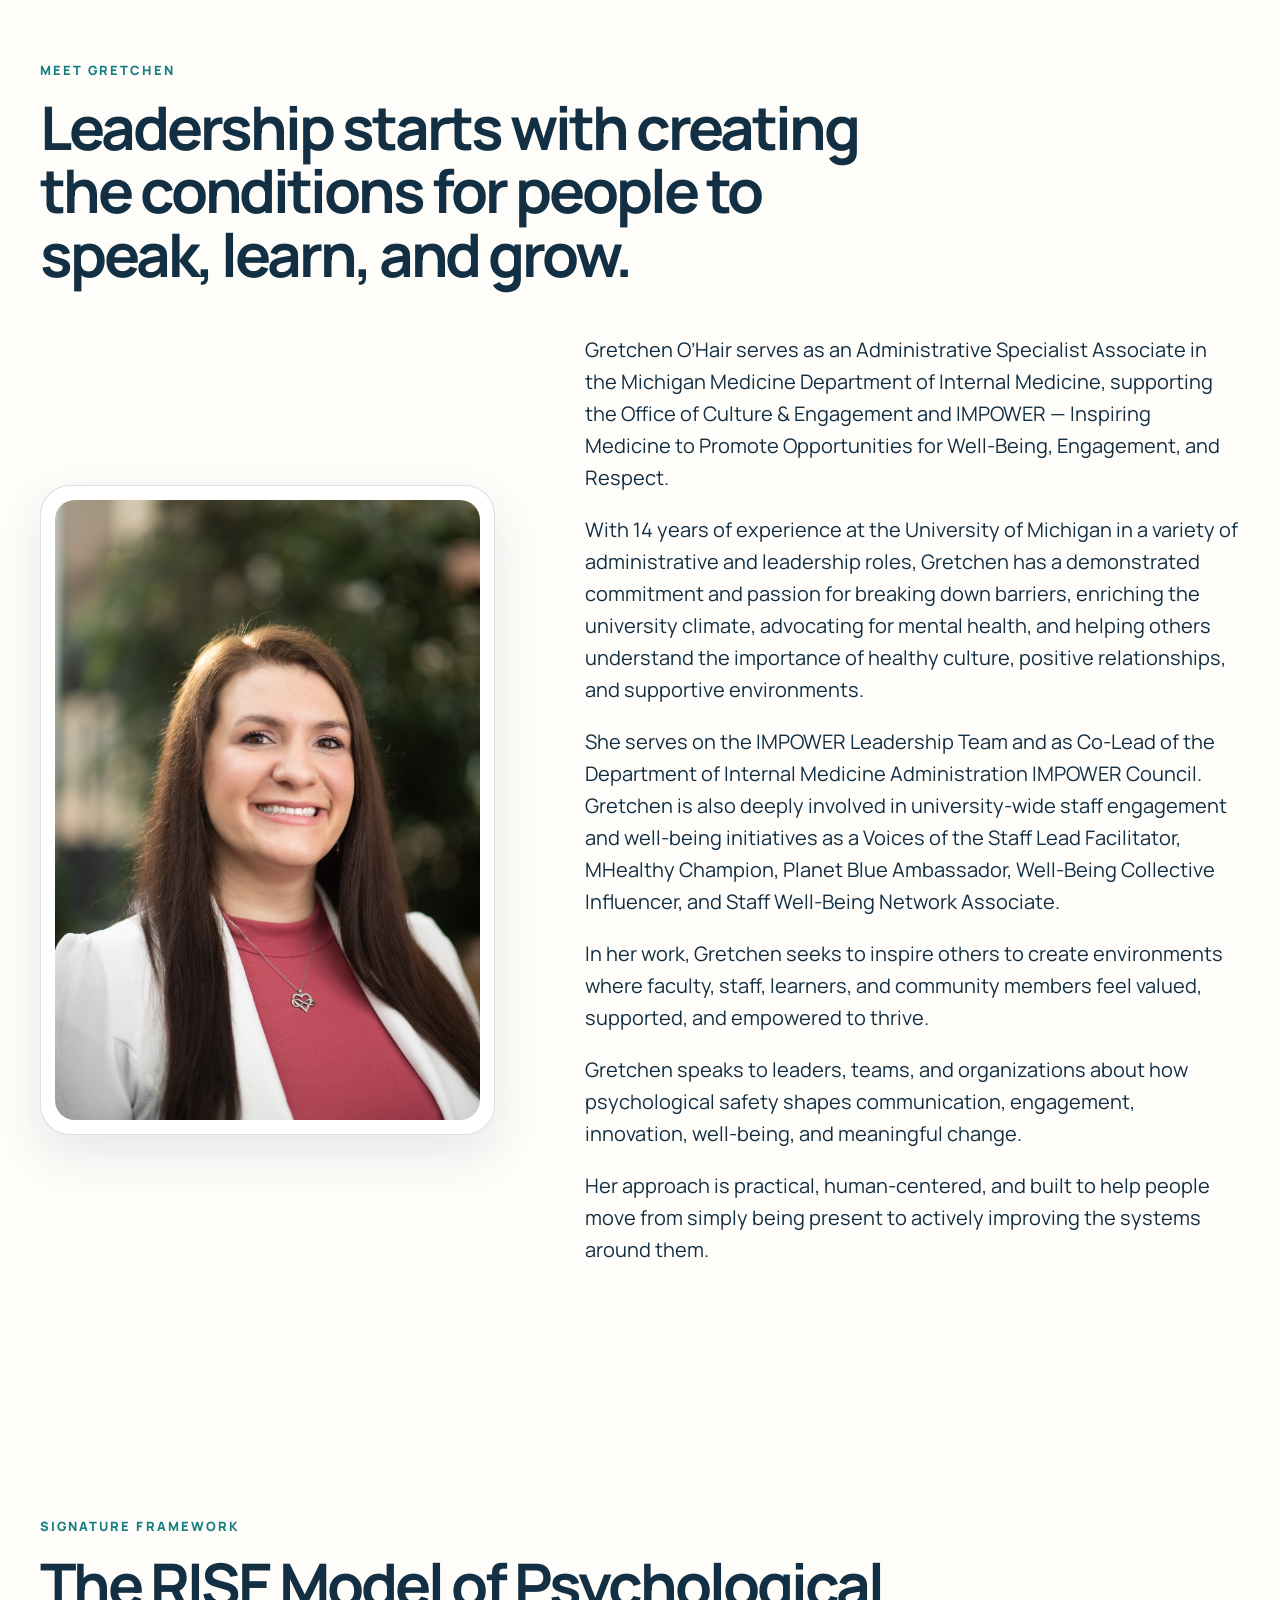
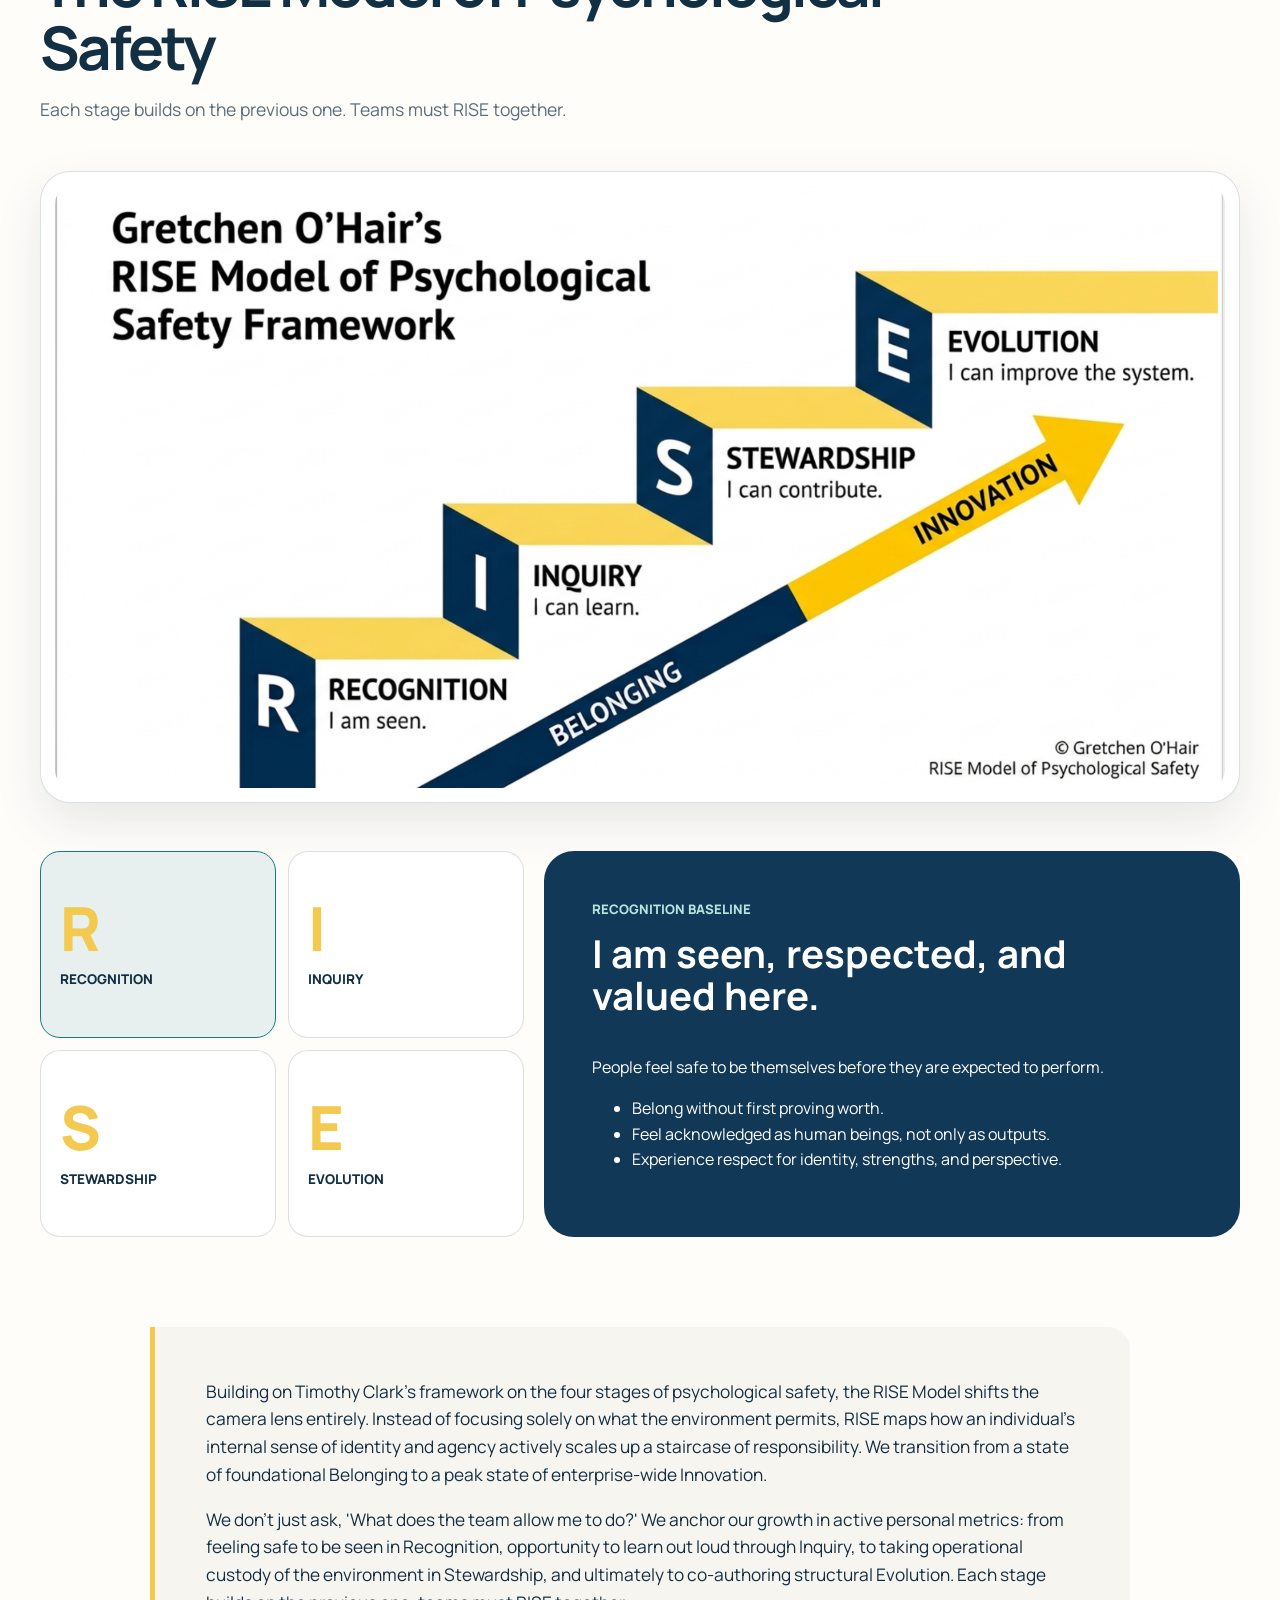
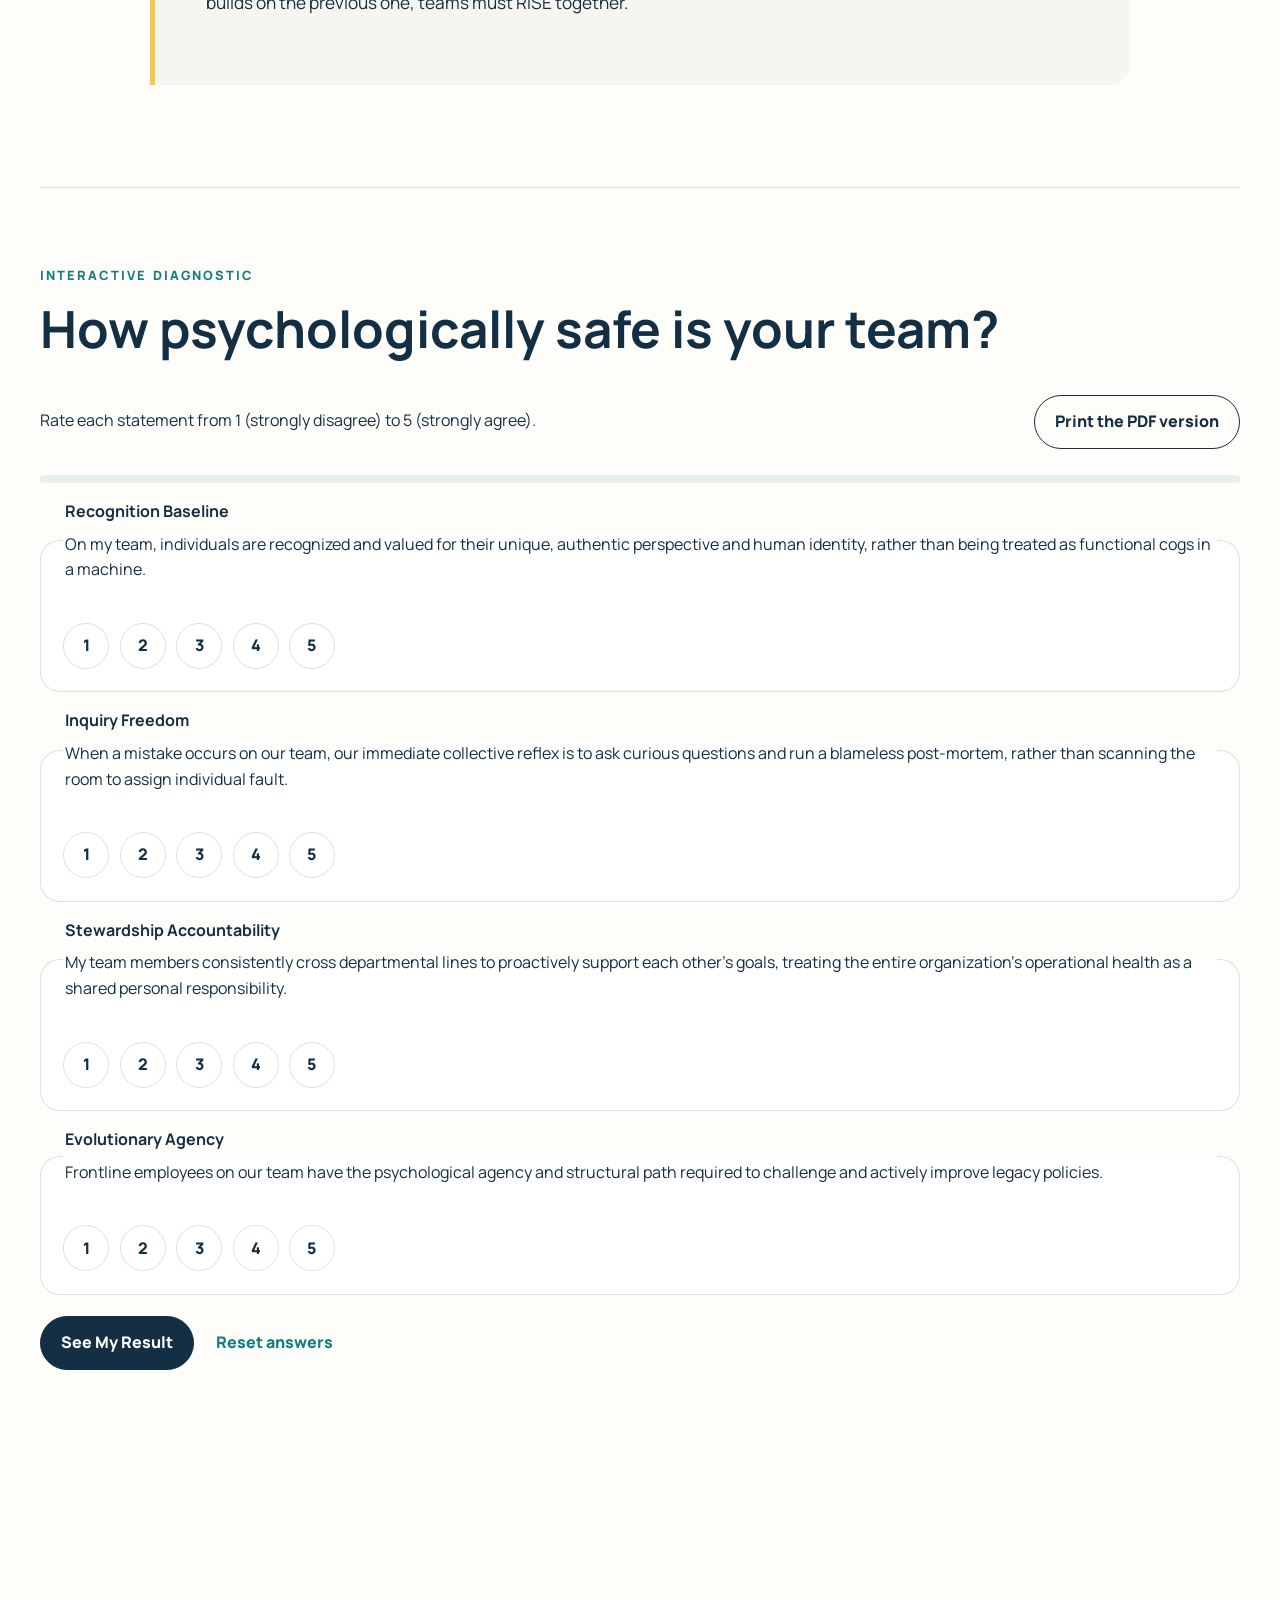
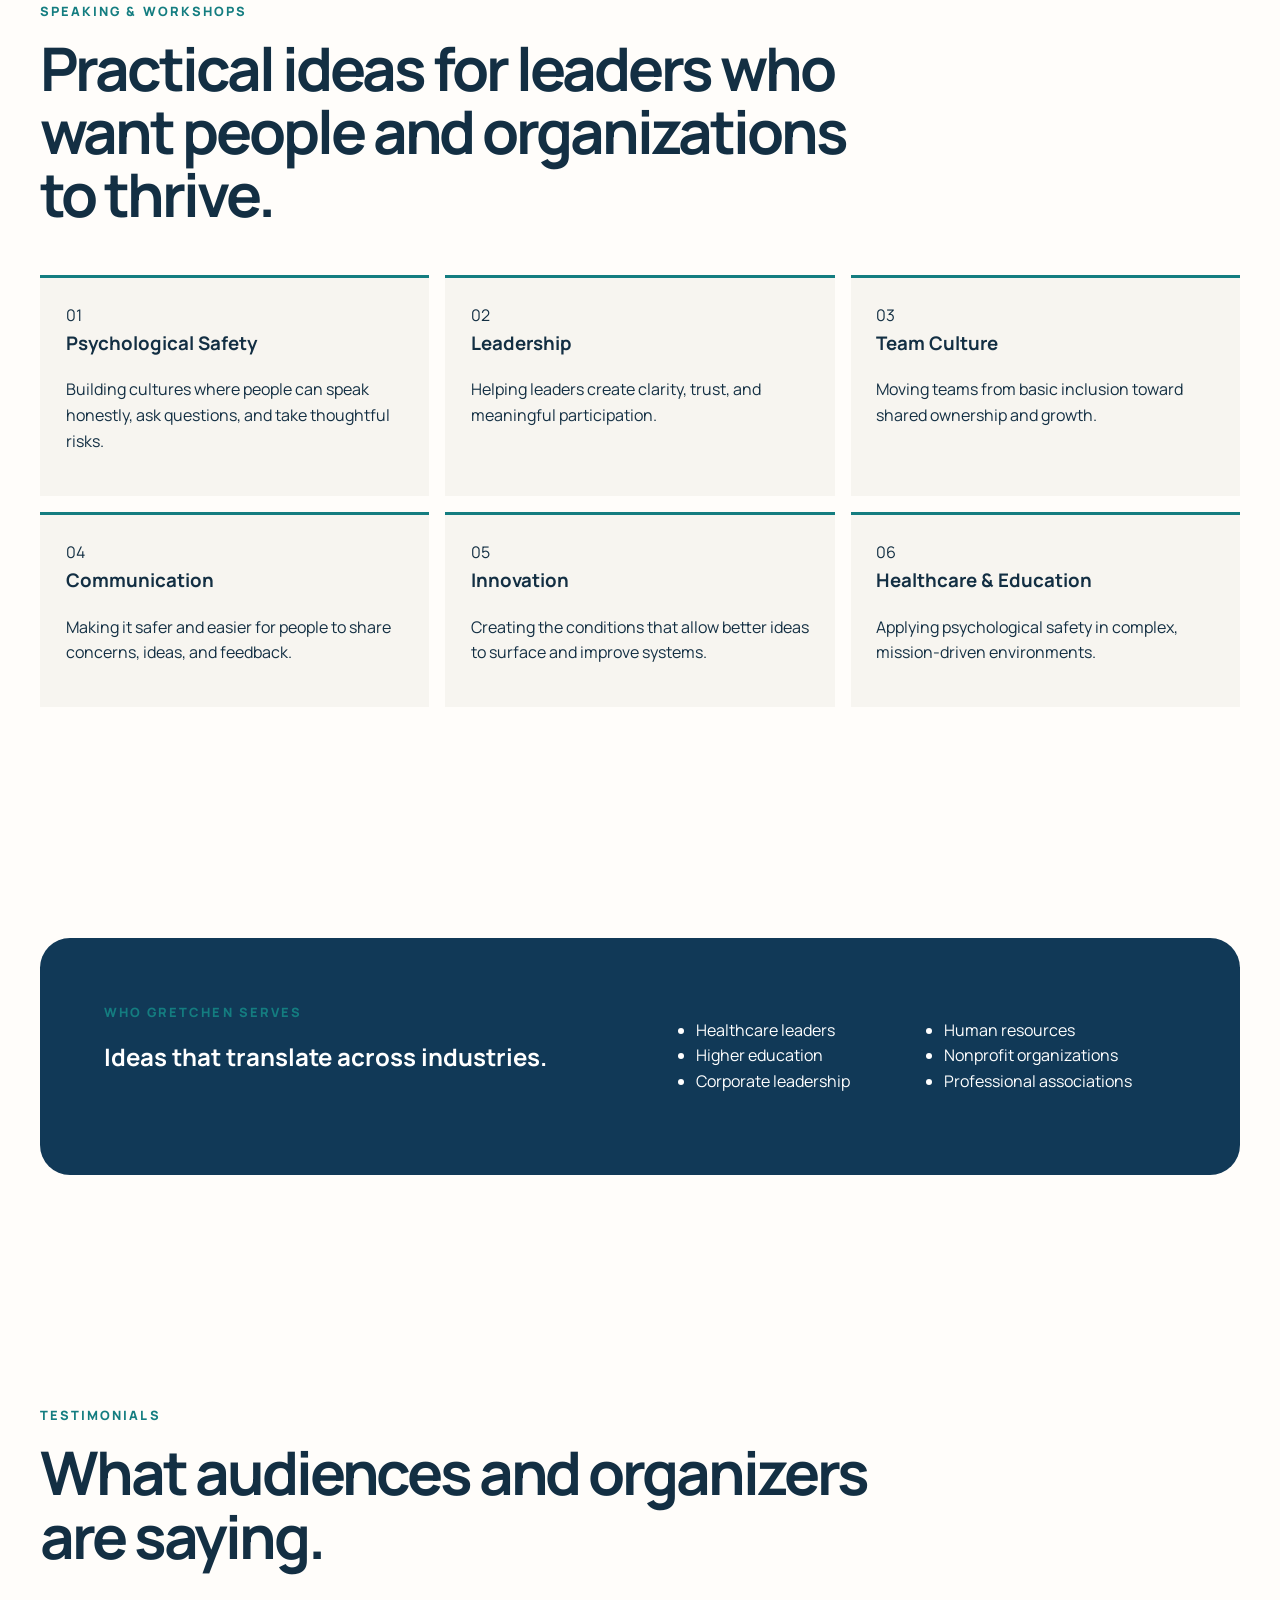
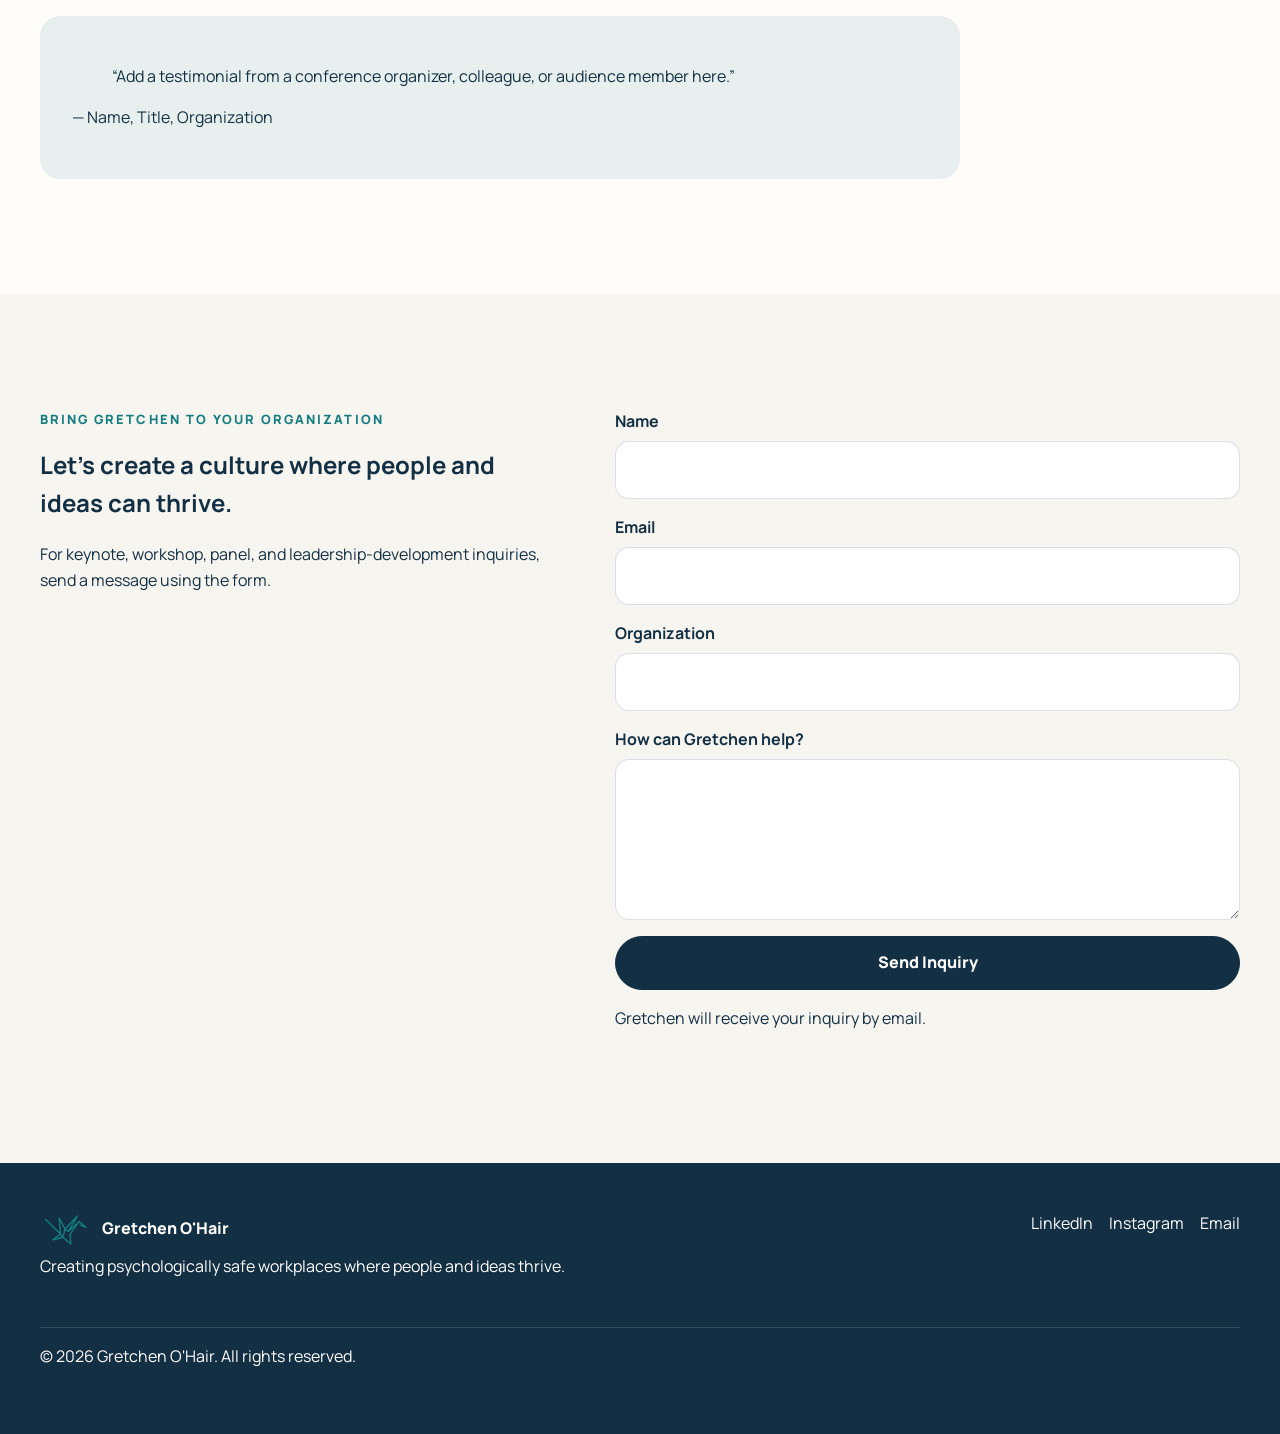
==== commit a875f051: "Add files via upload" ====
--- a/index.html
+++ b/index.html
@@ -1,15 +1,6 @@
 <!DOCTYPE html>
 <html lang="en">
 <head>
-  <!-- Google tag (gtag.js) -->
-<script async src="https://www.googletagmanager.com/gtag/js?id=G-4GWZW29S1W"></script>
-<script>
-  window.dataLayer = window.dataLayer || [];
-  function gtag(){dataLayer.push(arguments);}
-  gtag('js', new Date());
-
-  gtag('config', 'G-4GWZW29S1W');
-</script>
   <meta charset="UTF-8" />
   <meta name="viewport" content="width=device-width, initial-scale=1.0" />
   <meta name="description" content="Gretchen O'Hair helps leaders create psychologically safe workplaces where people and ideas thrive." />
@@ -152,19 +143,10 @@
 
       <div class="model-story reveal">
         <p>
-          Building on Timothy Clark’s framework, the RISE Model shifts the camera
-          lens entirely. Instead of focusing solely on what the environment
-          permits, RISE maps how an individual’s internal sense of identity and
-          agency actively scales up a staircase of responsibility. We transition
-          from a state of foundational Belonging to a peak state of
-          enterprise-wide Innovation.
+          Building on Timothy Clark’s framework on the four stages of psychological safety, the RISE Model shifts the camera lens entirely. Instead of focusing solely on what the environment permits, RISE maps how an individual’s internal sense of identity and agency actively scales up a staircase of responsibility. We transition from a state of foundational Belonging to a peak state of enterprise-wide Innovation.
         </p>
         <p>
-          We don't just ask, “What does the team allow me to do?” We anchor our
-          growth in active personal metrics: from feeling safe to be seen in
-          Recognition, to taking operational custody of the environment in
-          Stewardship, and ultimately to co-authoring structural evolution.
-          Each stage builds on the previous one; teams must RISE together.
+          We don't just ask, 'What does the team allow me to do?' We anchor our growth in active personal metrics: from feeling safe to be seen in Recognition, opportunity to learn out loud through Inquiry, to taking operational custody of the environment in Stewardship, and ultimately to co-authoring structural Evolution. Each stage builds on the previous one, teams must RISE together.
         </p>
       </div>
 
@@ -310,13 +292,13 @@
           <h2>Let's create a culture where people and ideas can thrive.</h2>
           <p>For keynote, workshop, panel, and leadership-development inquiries, send a message using the form.</p>
         </div>
-        <form class="contact-form" action="mailto:gretchenohair@gmail.com" method="post" enctype="text/plain">
+        <form class="contact-form" action="https://formspree.io/f/mgawvopl" method="POST">
           <label>Name<input type="text" name="name" required /></label>
           <label>Email<input type="email" name="email" required /></label>
           <label>Organization<input type="text" name="organization" /></label>
           <label>How can Gretchen help?<textarea name="message" rows="5" required></textarea></label>
           <button class="button button-primary" type="submit">Send Inquiry</button>
-          <p class="form-note">This currently opens the visitor's email app. It can later be connected to a free form service.</p>
+          <p class="form-note">Gretchen will receive your inquiry by email.</p>
         </form>
       </div>
     </section>
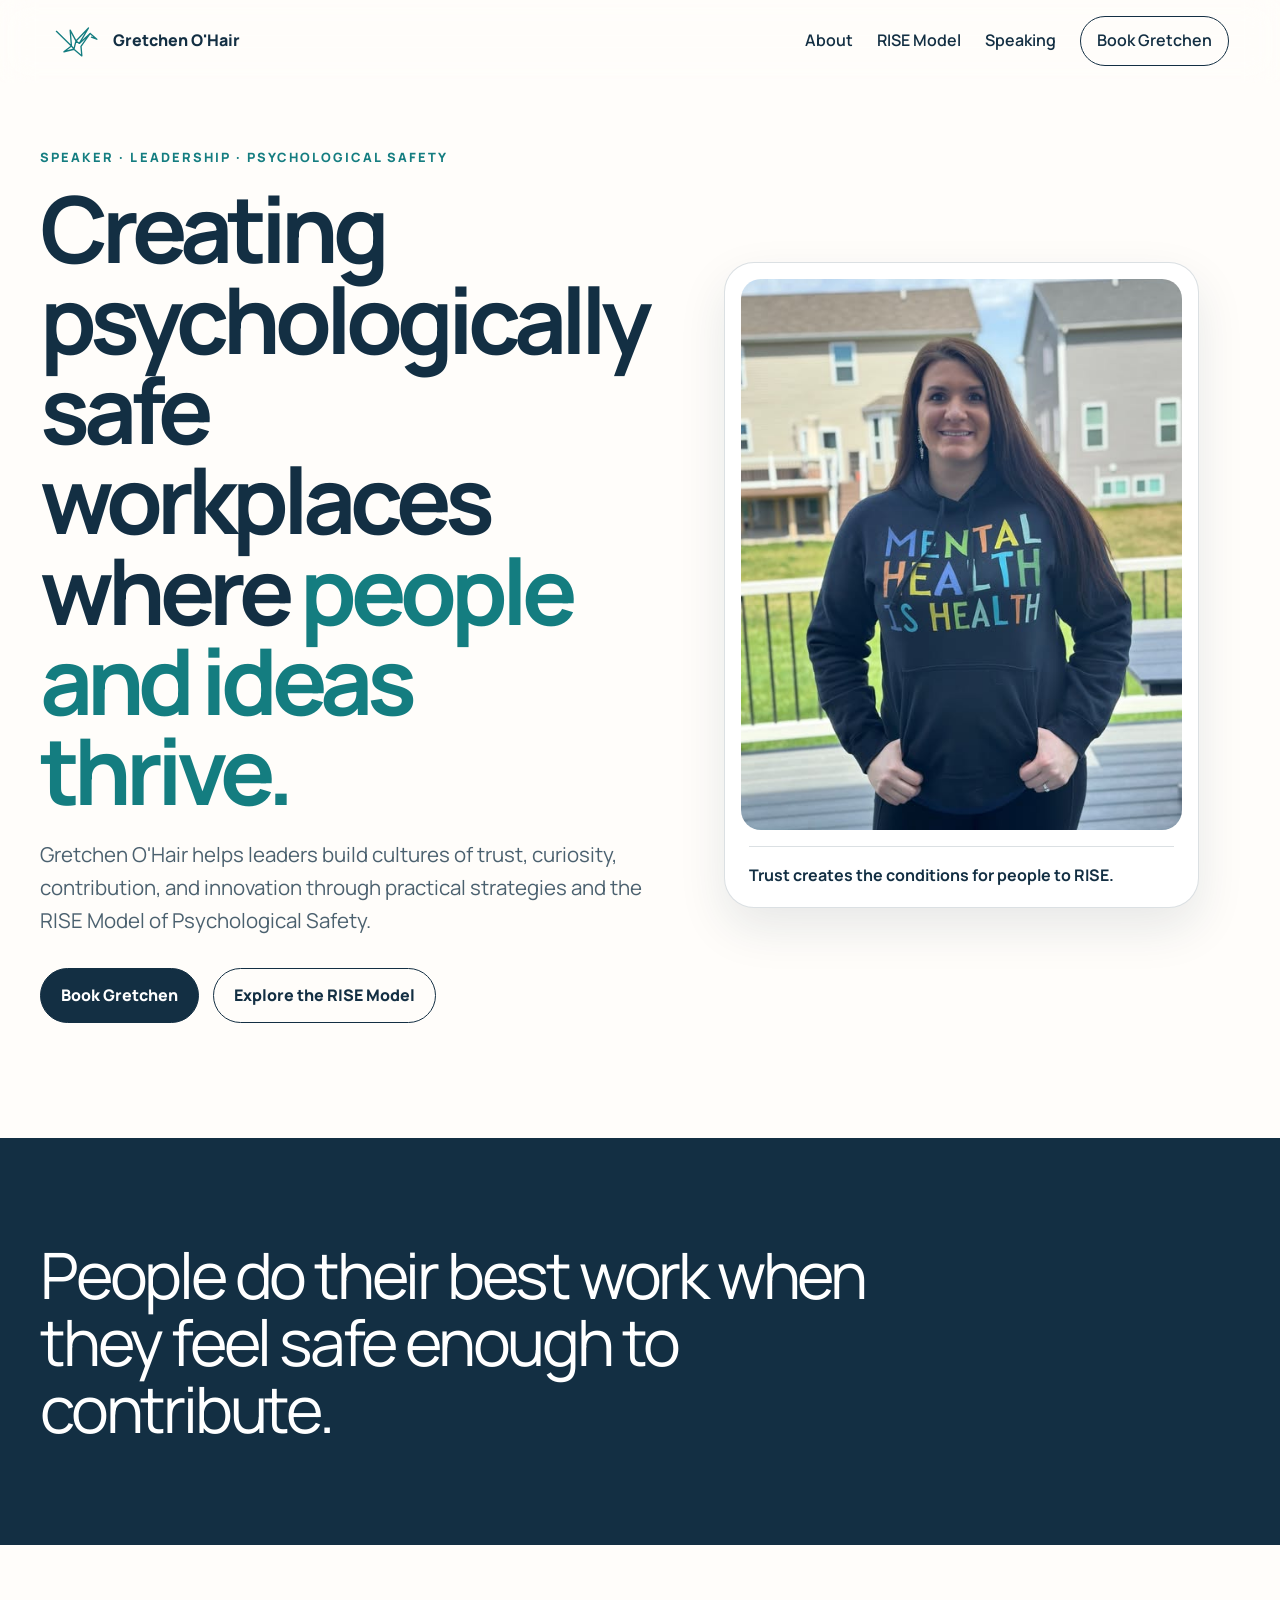
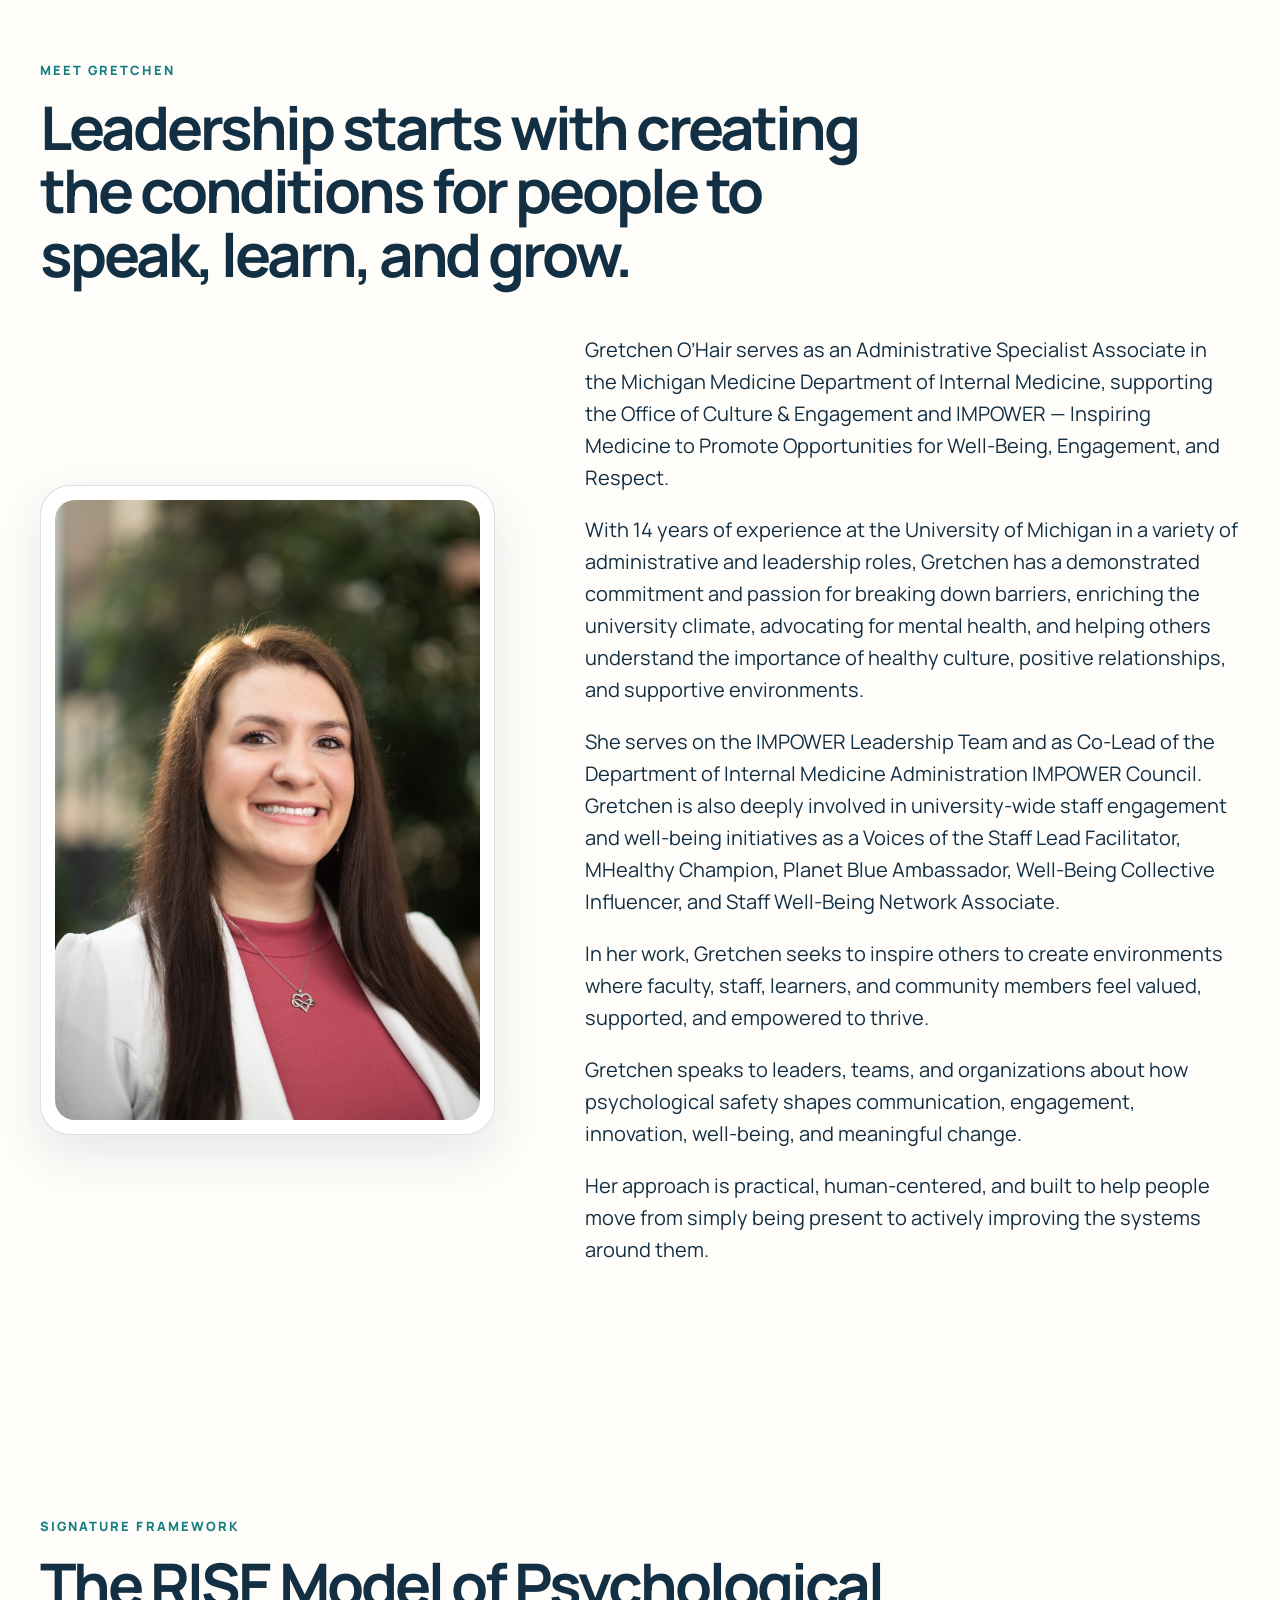
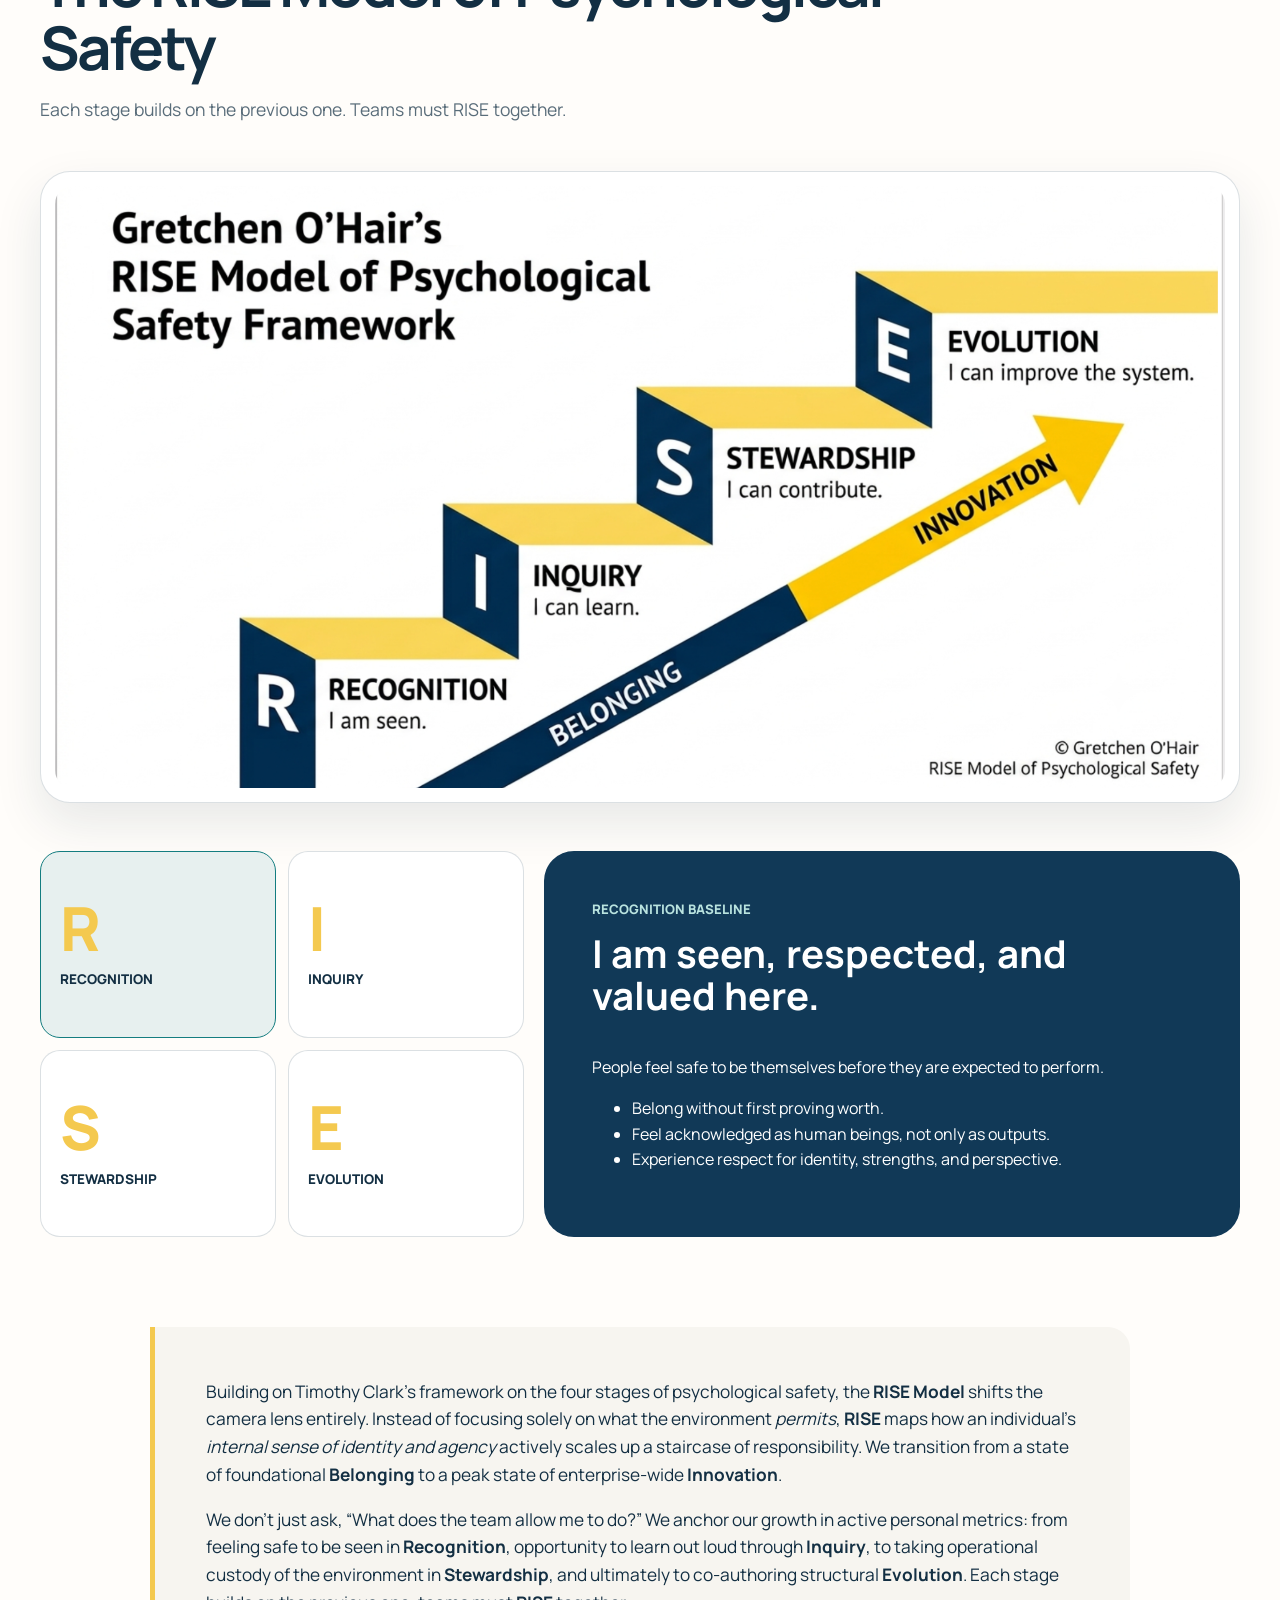
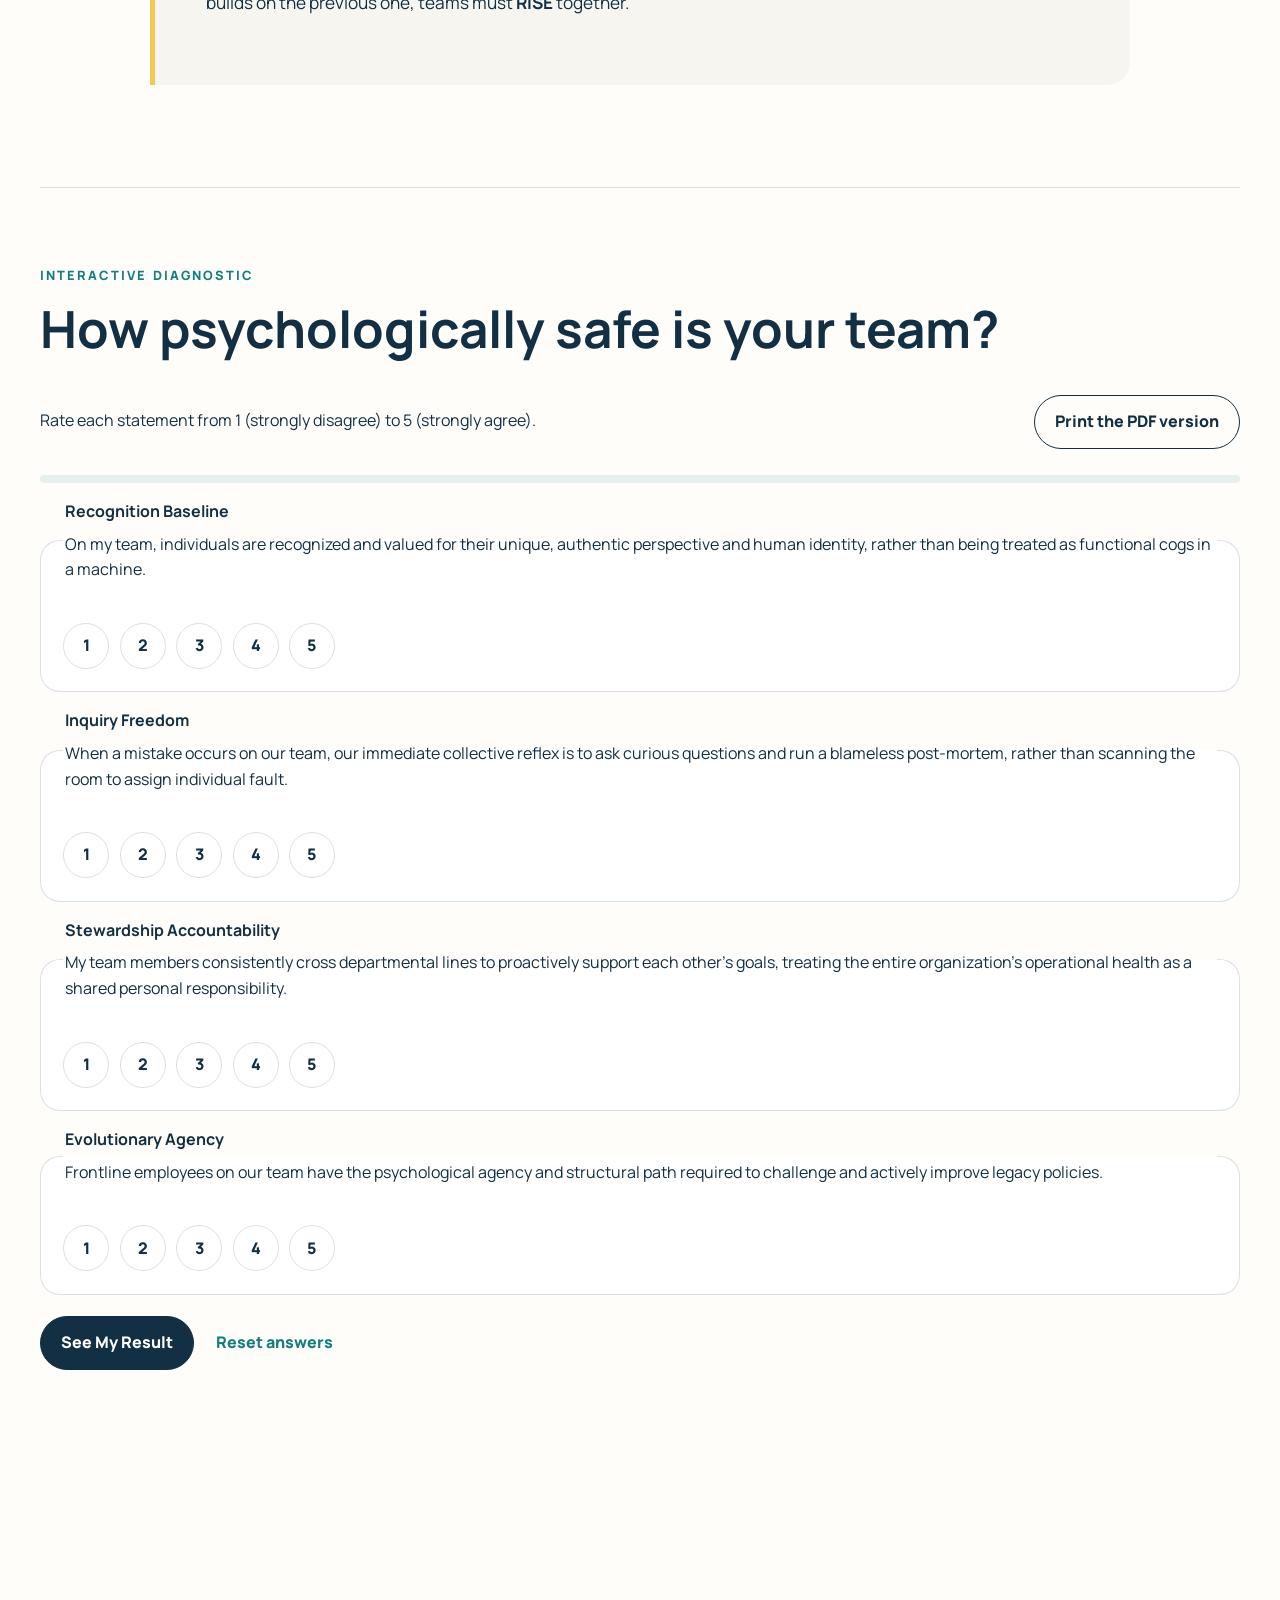
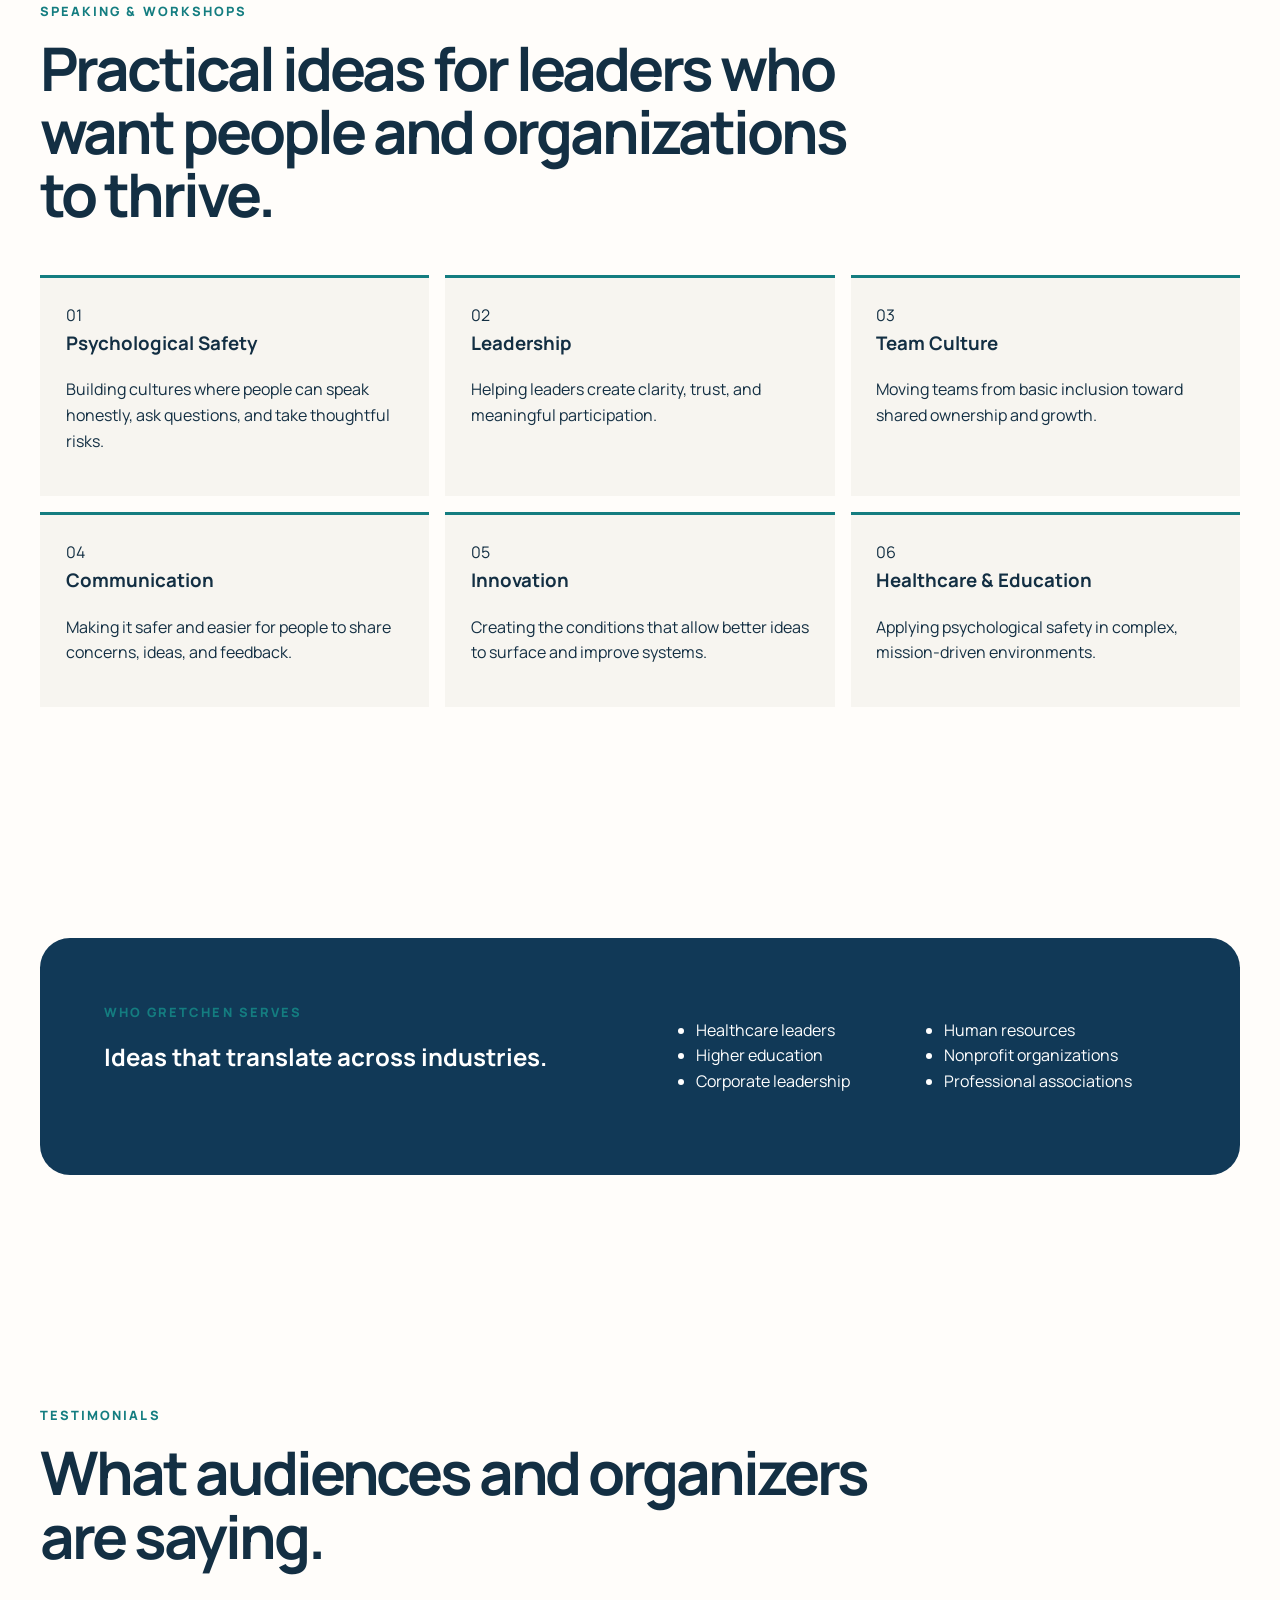
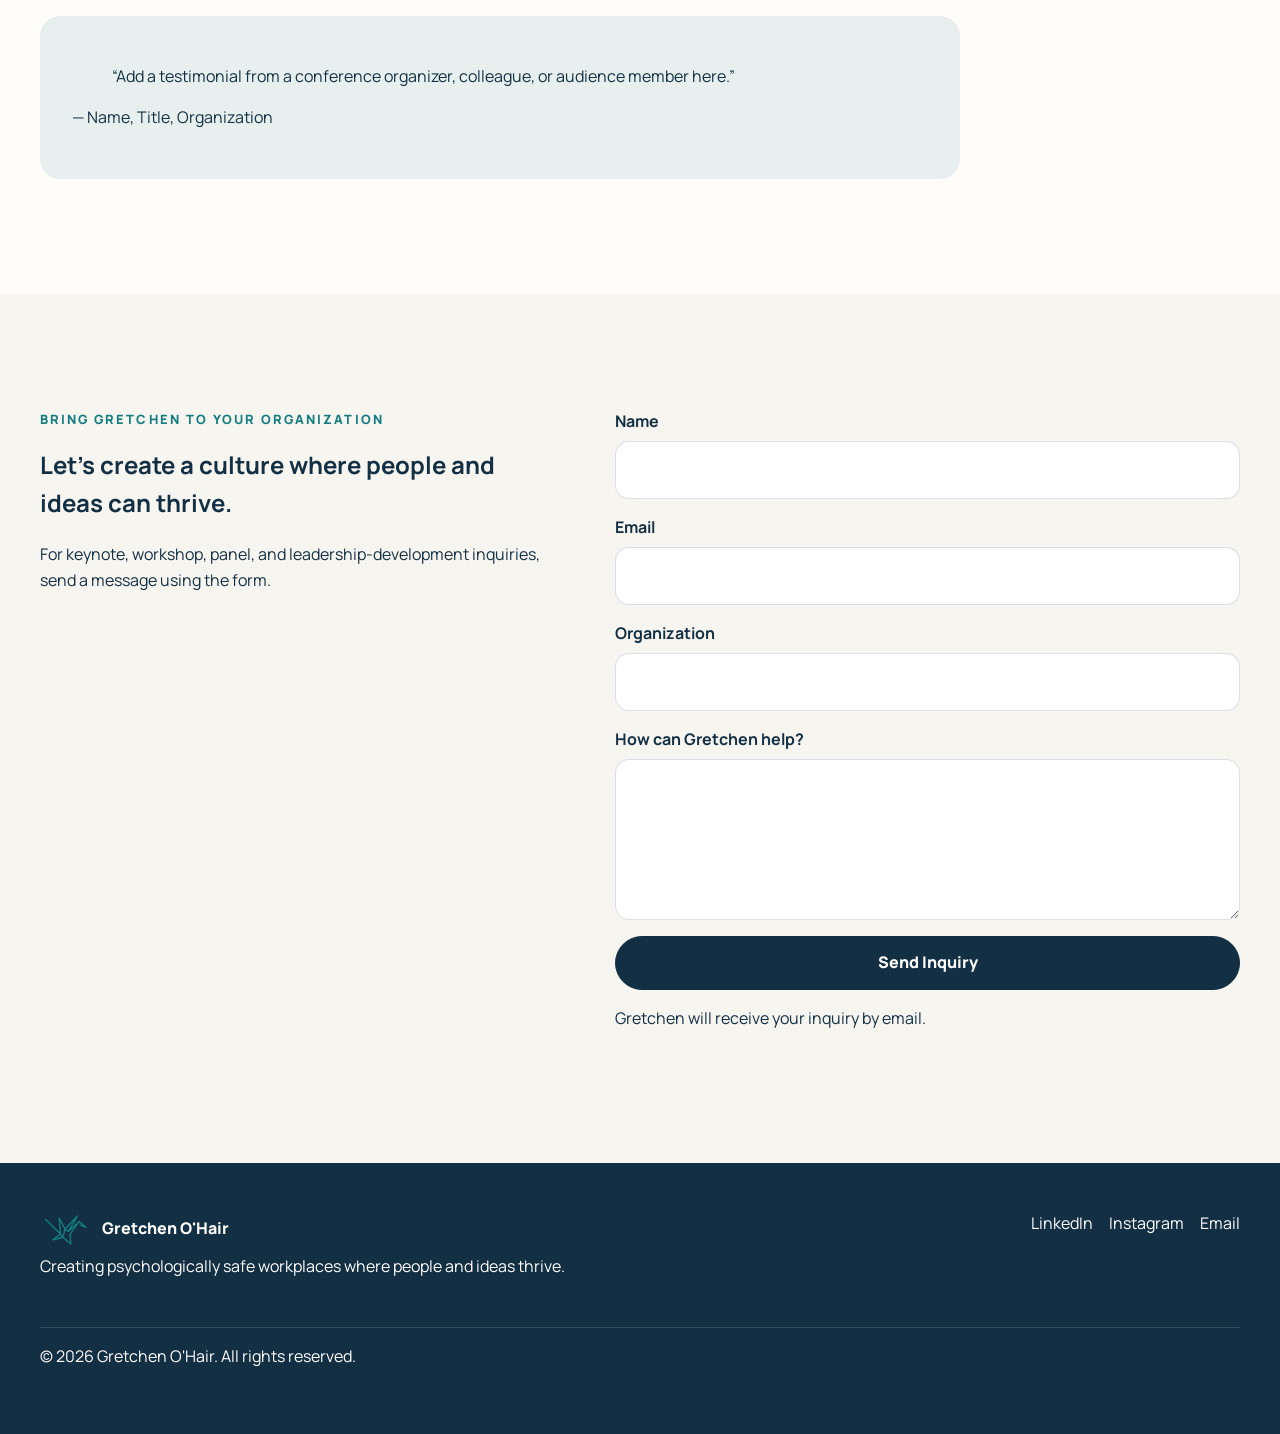
==== commit 6ba0eb50: "Add files via upload" ====
--- a/index.html
+++ b/index.html
@@ -143,10 +143,10 @@
 
       <div class="model-story reveal">
         <p>
-          Building on Timothy Clark’s framework on the four stages of psychological safety, the RISE Model shifts the camera lens entirely. Instead of focusing solely on what the environment permits, RISE maps how an individual’s internal sense of identity and agency actively scales up a staircase of responsibility. We transition from a state of foundational Belonging to a peak state of enterprise-wide Innovation.
+          Building on Timothy Clark’s framework on the four stages of psychological safety, the <strong>RISE Model</strong> shifts the camera lens entirely. Instead of focusing solely on what the environment <em>permits</em>, <strong>RISE</strong> maps how an individual’s <em>internal sense of identity and agency</em> actively scales up a staircase of responsibility. We transition from a state of foundational <strong>Belonging</strong> to a peak state of enterprise-wide <strong>Innovation</strong>.
         </p>
         <p>
-          We don't just ask, 'What does the team allow me to do?' We anchor our growth in active personal metrics: from feeling safe to be seen in Recognition, opportunity to learn out loud through Inquiry, to taking operational custody of the environment in Stewardship, and ultimately to co-authoring structural Evolution. Each stage builds on the previous one, teams must RISE together.
+          We don't just ask, “What does the team allow me to do?” We anchor our growth in active personal metrics: from feeling safe to be seen in <strong>Recognition</strong>, opportunity to learn out loud through <strong>Inquiry</strong>, to taking operational custody of the environment in <strong>Stewardship</strong>, and ultimately to co-authoring structural <strong>Evolution</strong>. Each stage builds on the previous one, teams must <strong>RISE</strong> together.
         </p>
       </div>
 
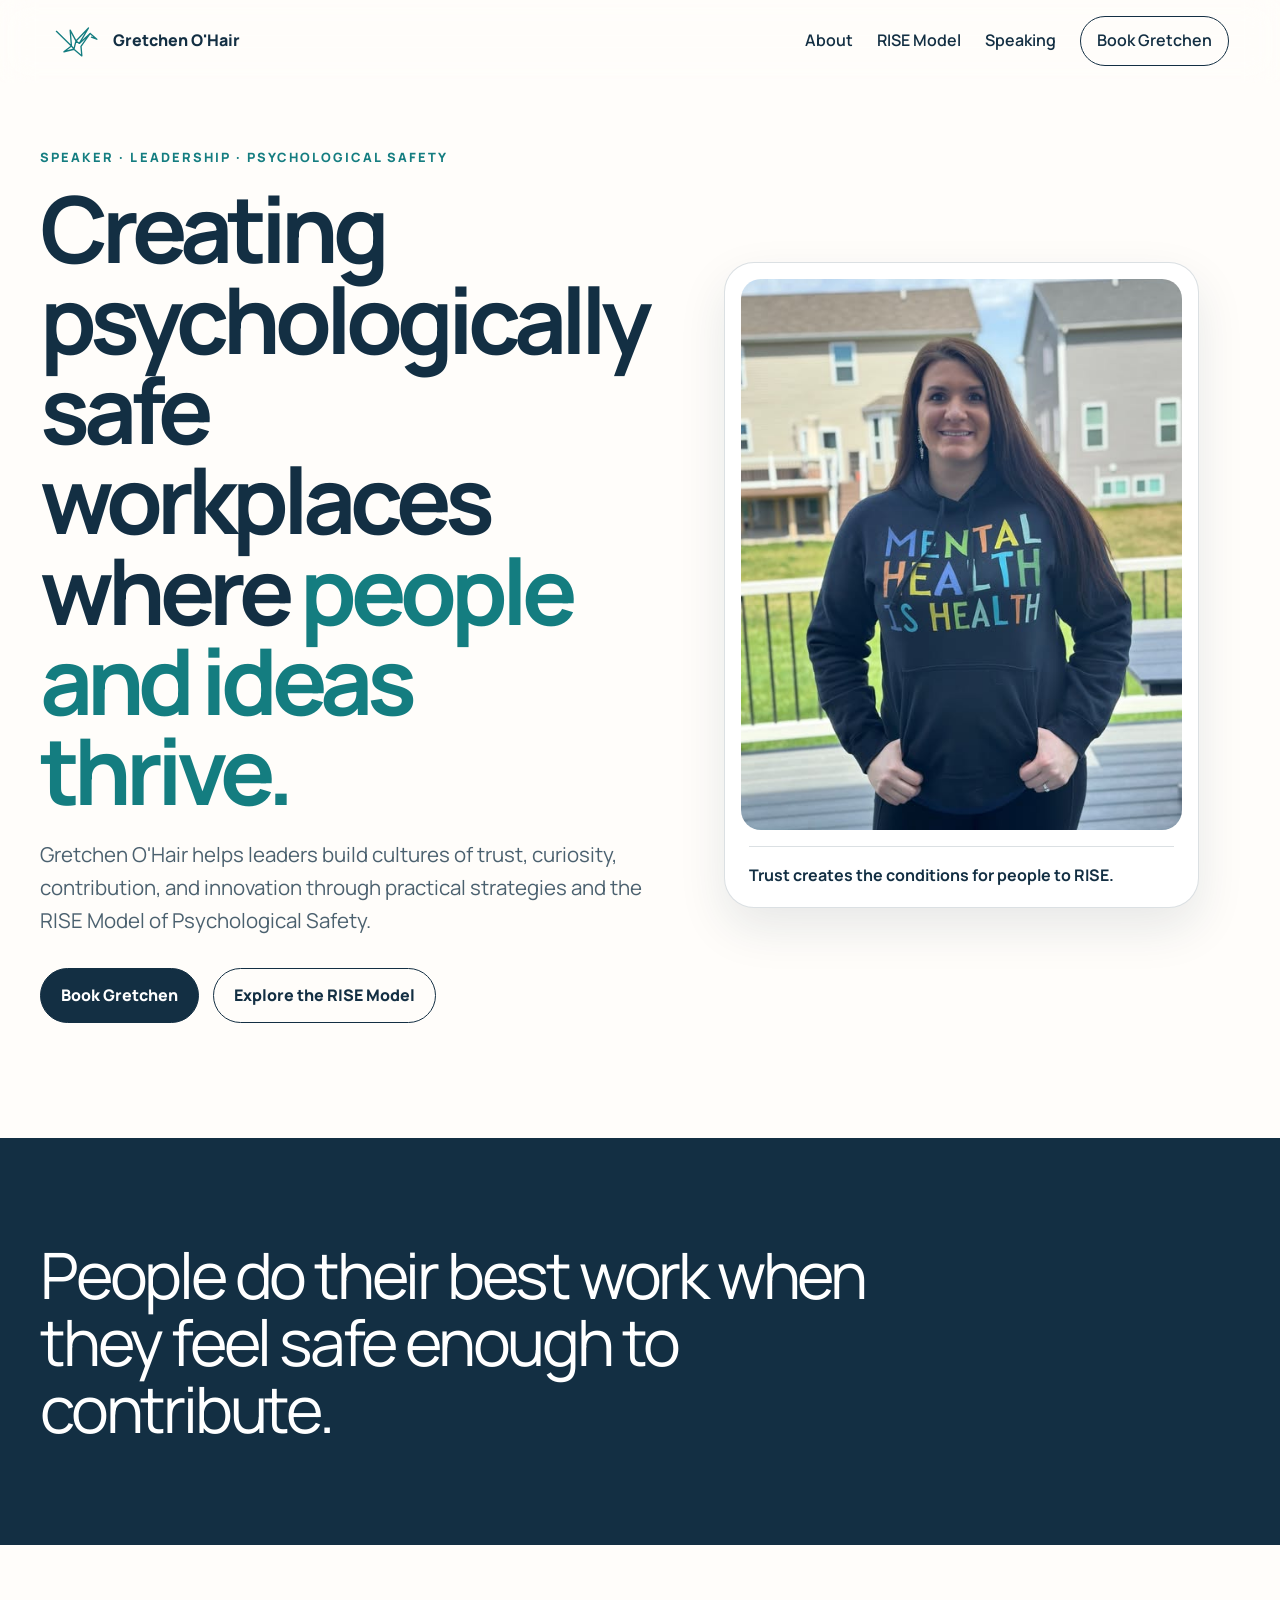
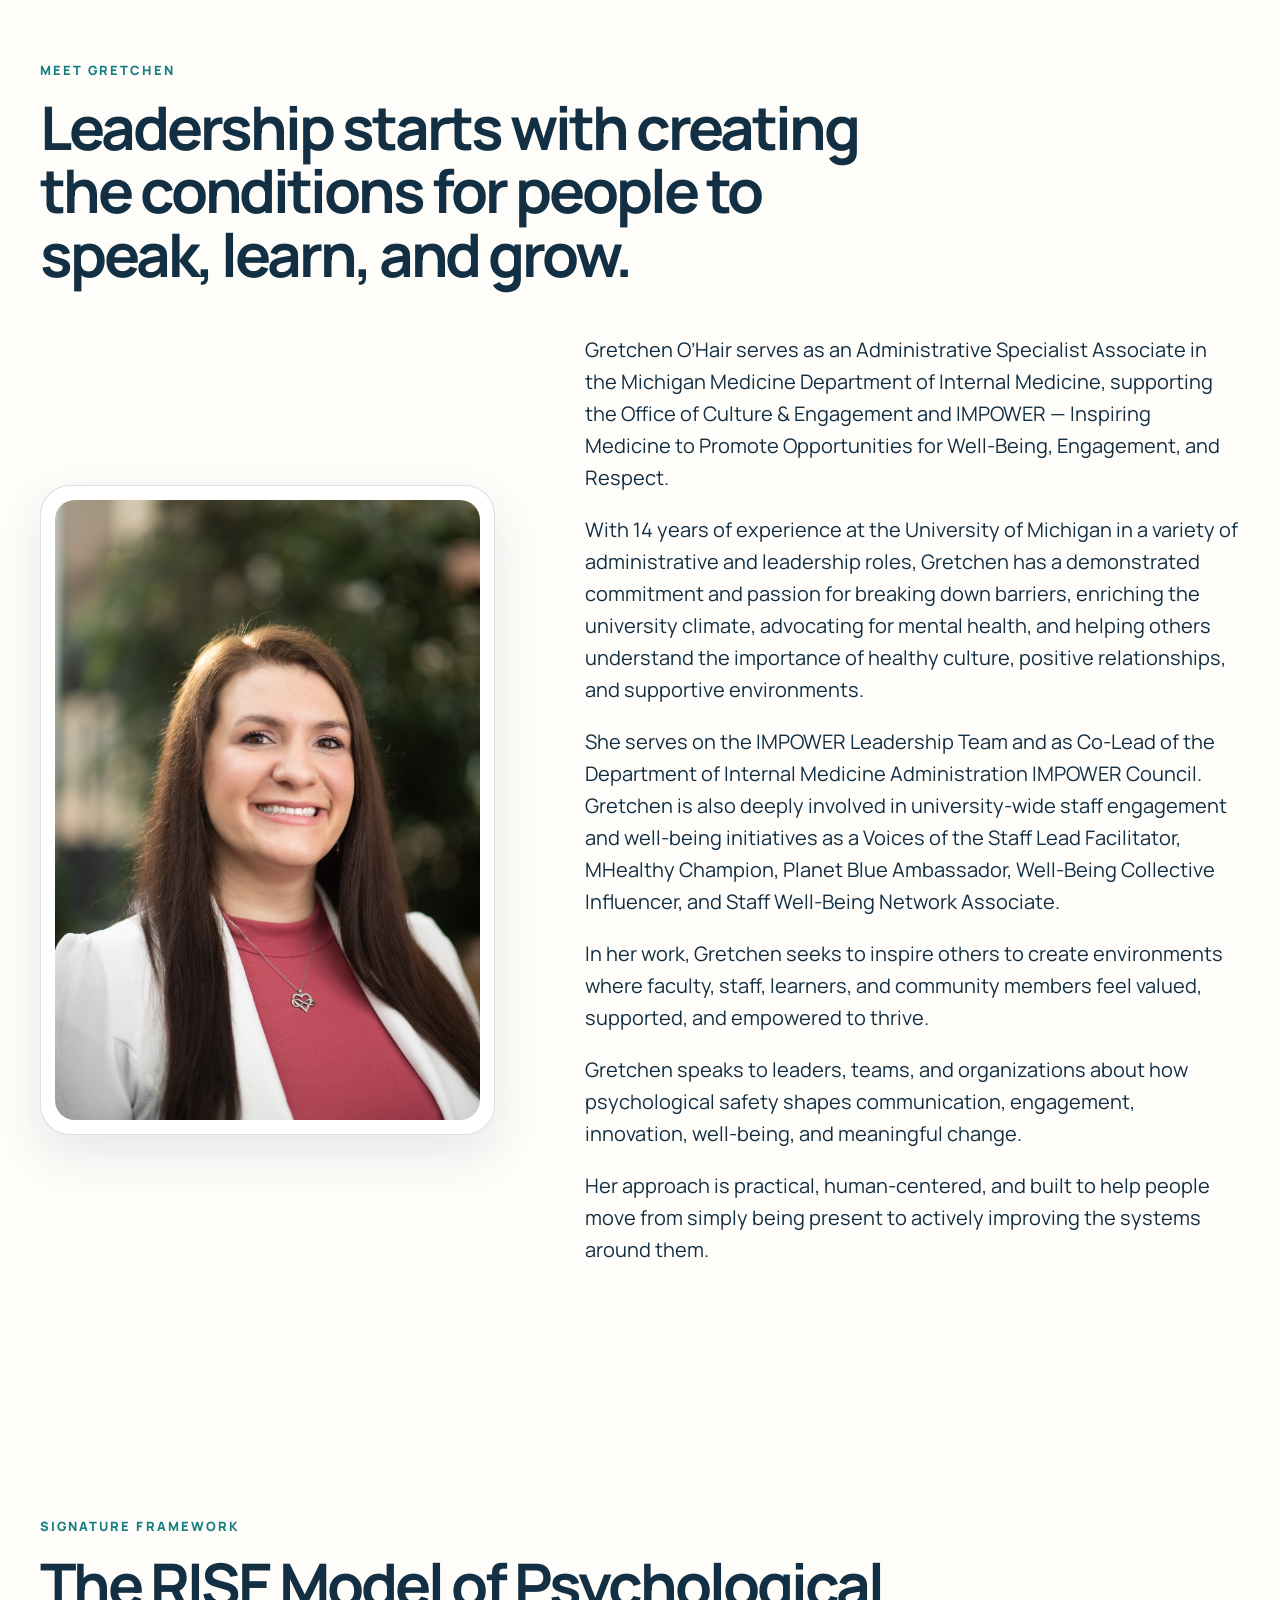
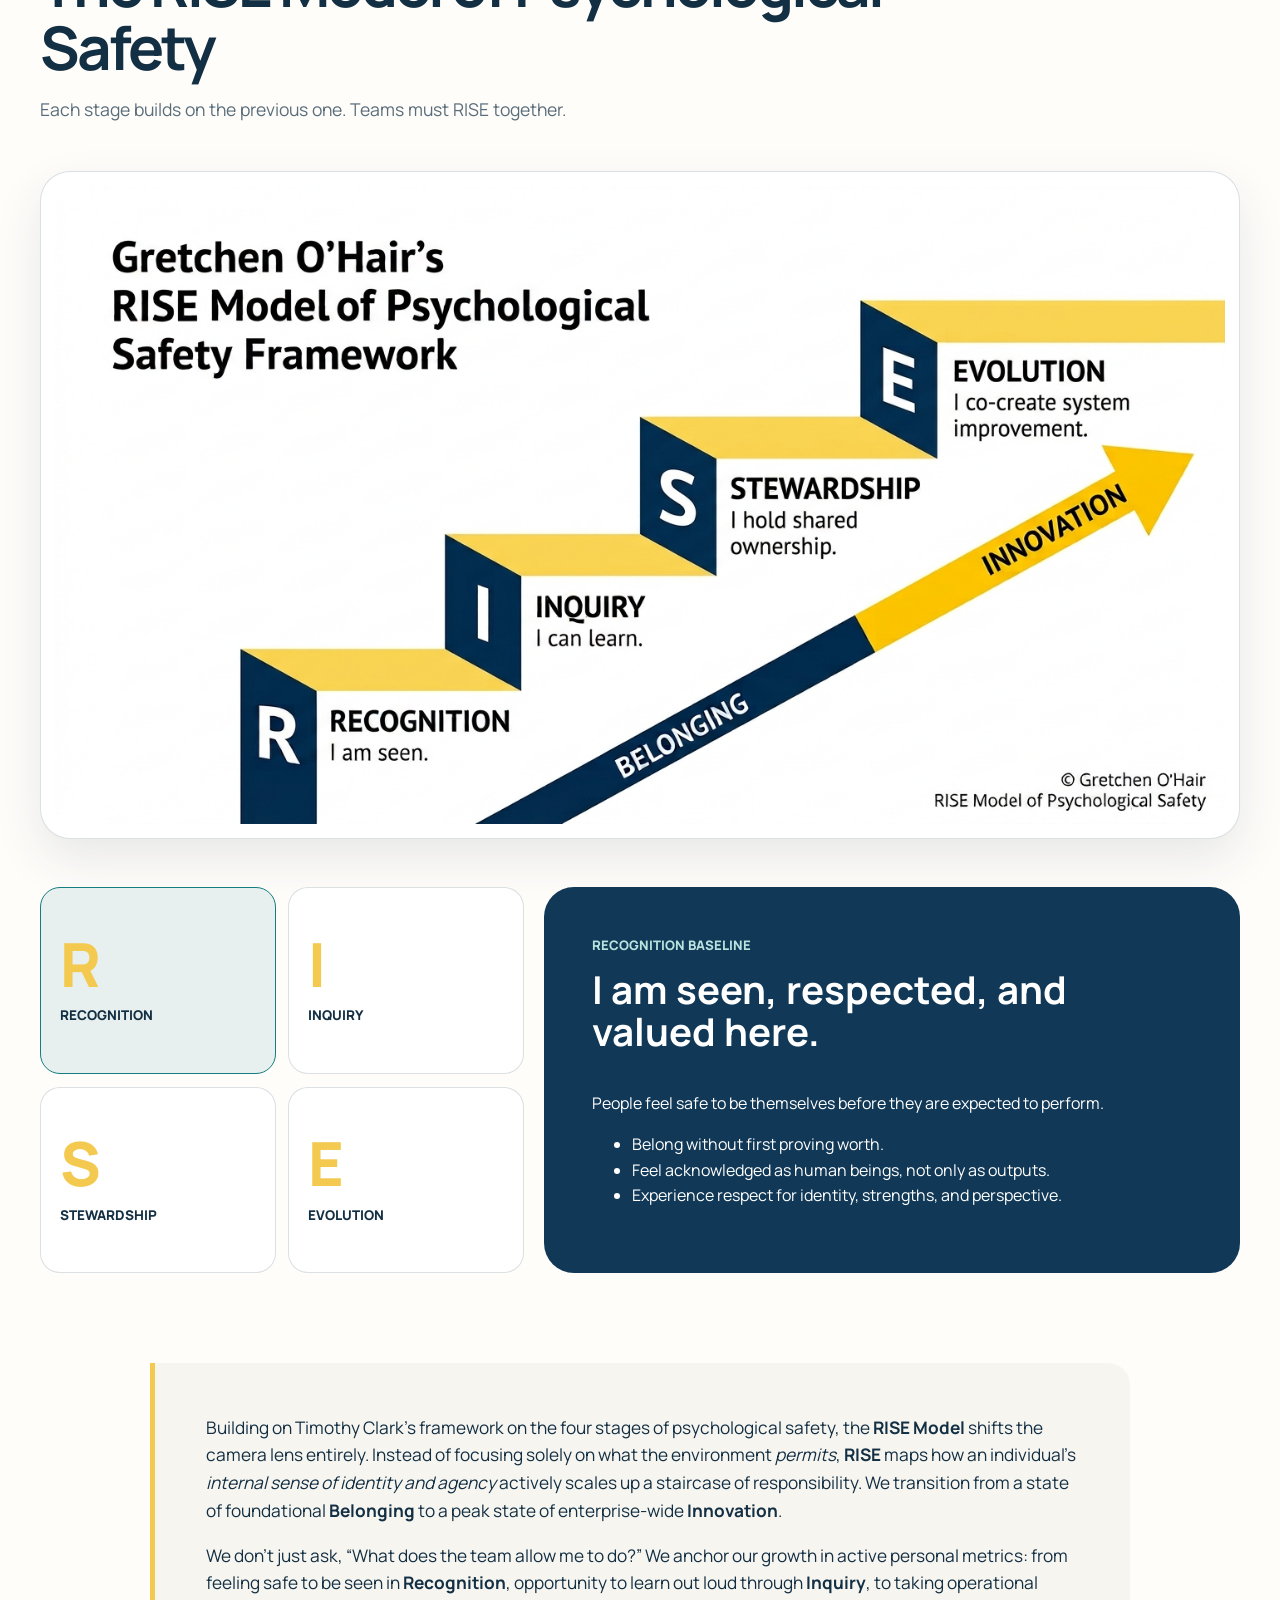
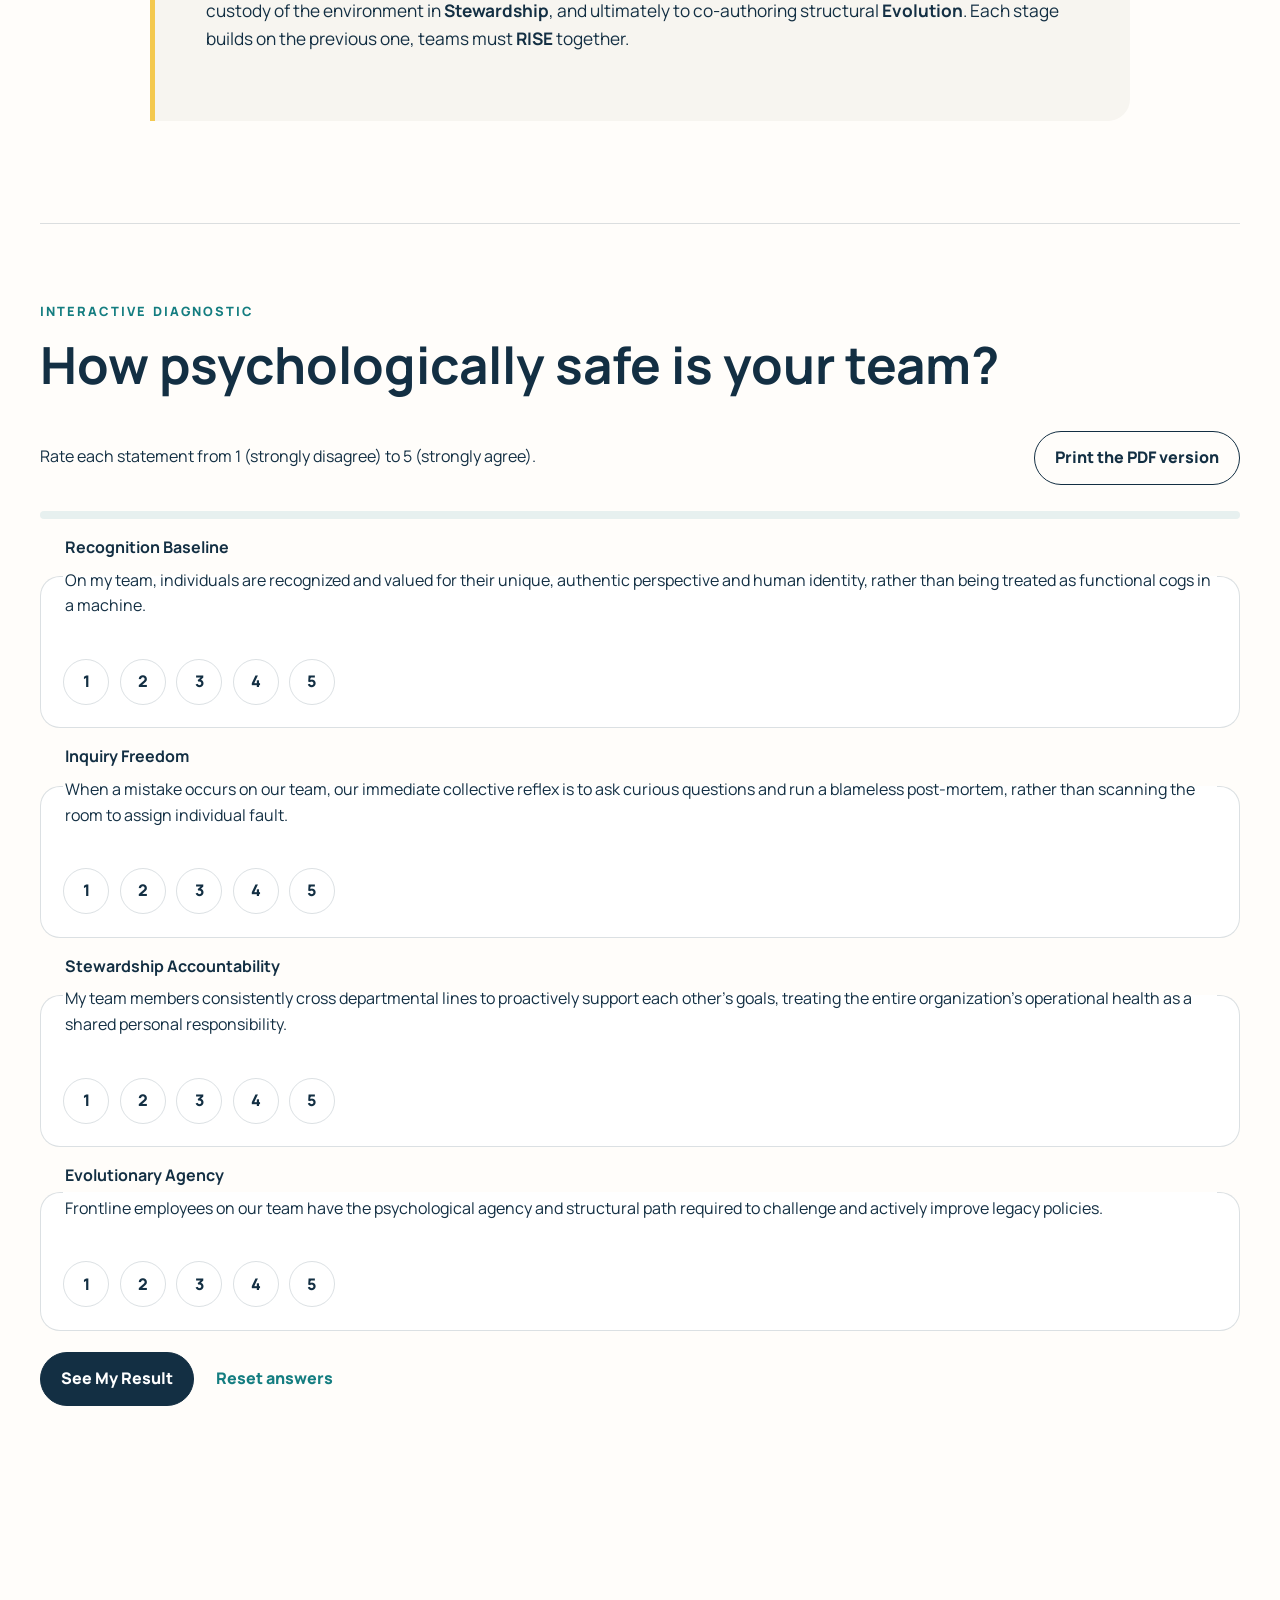
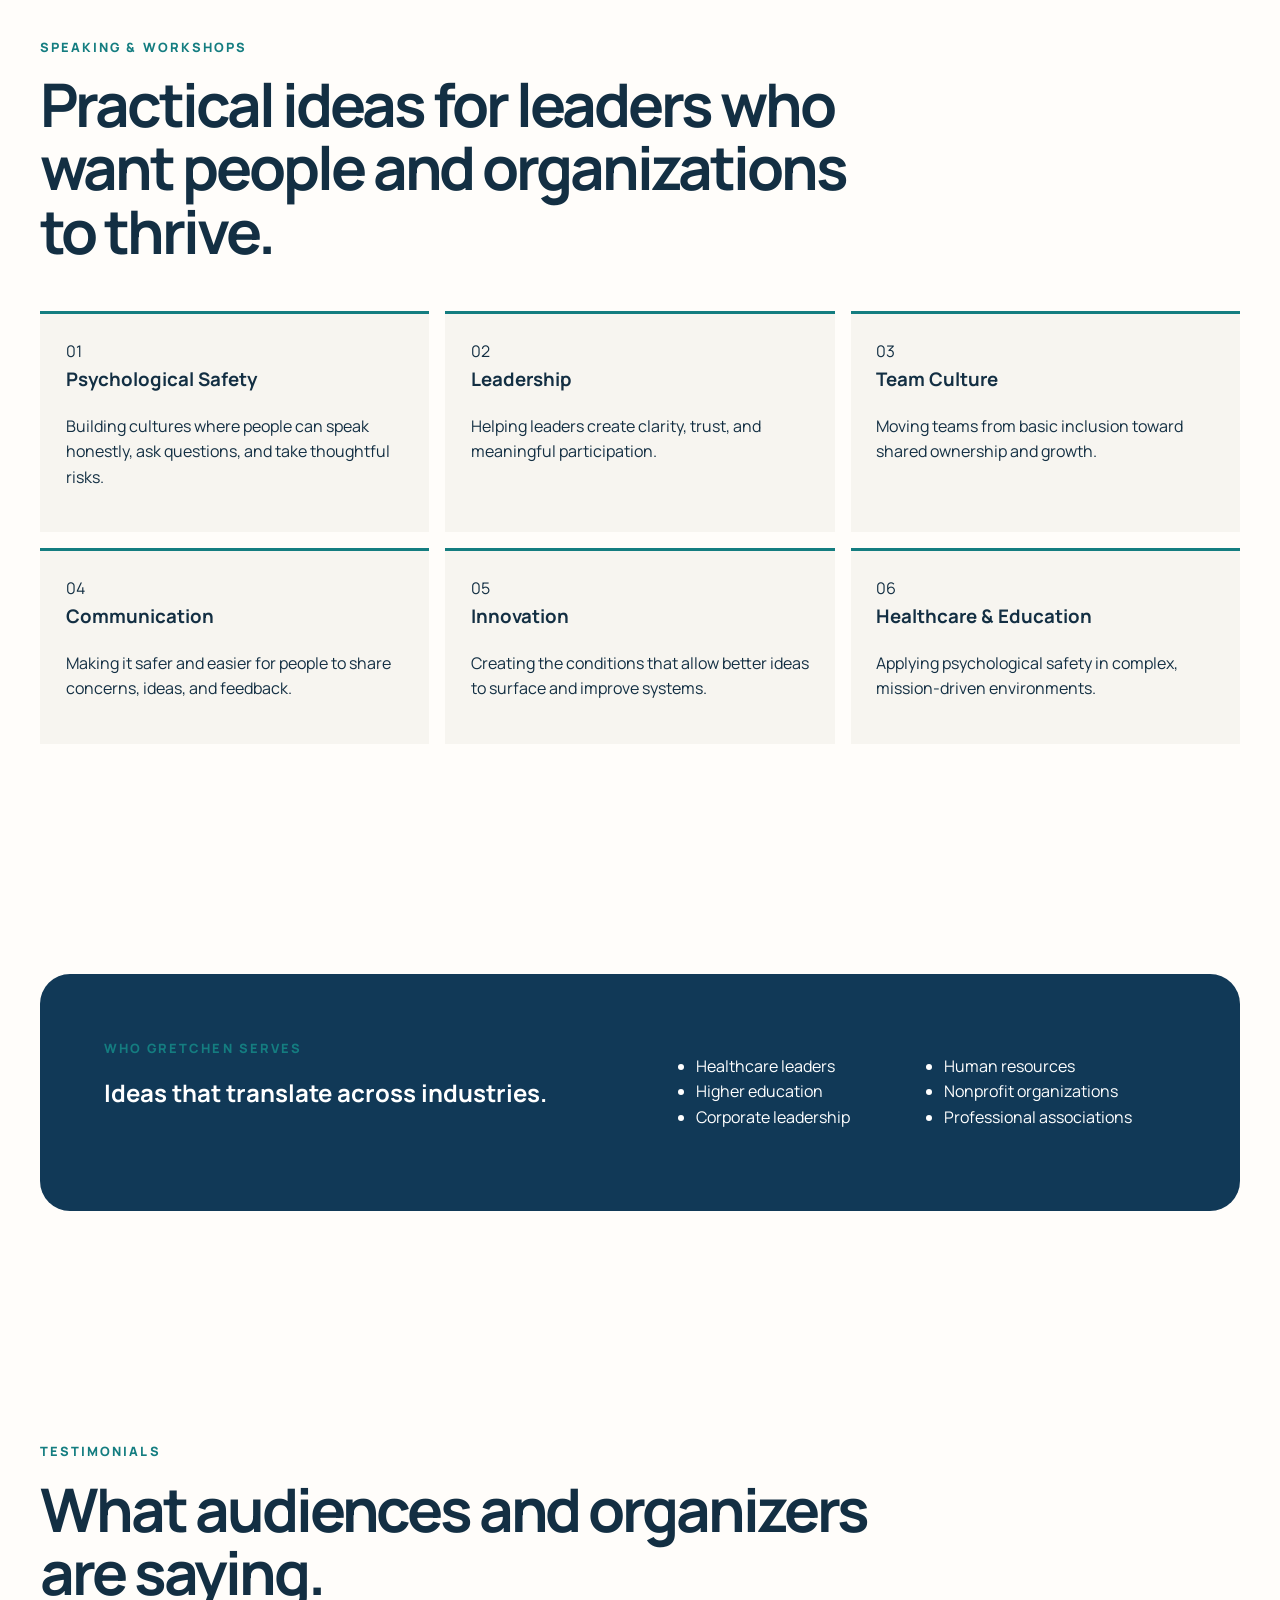
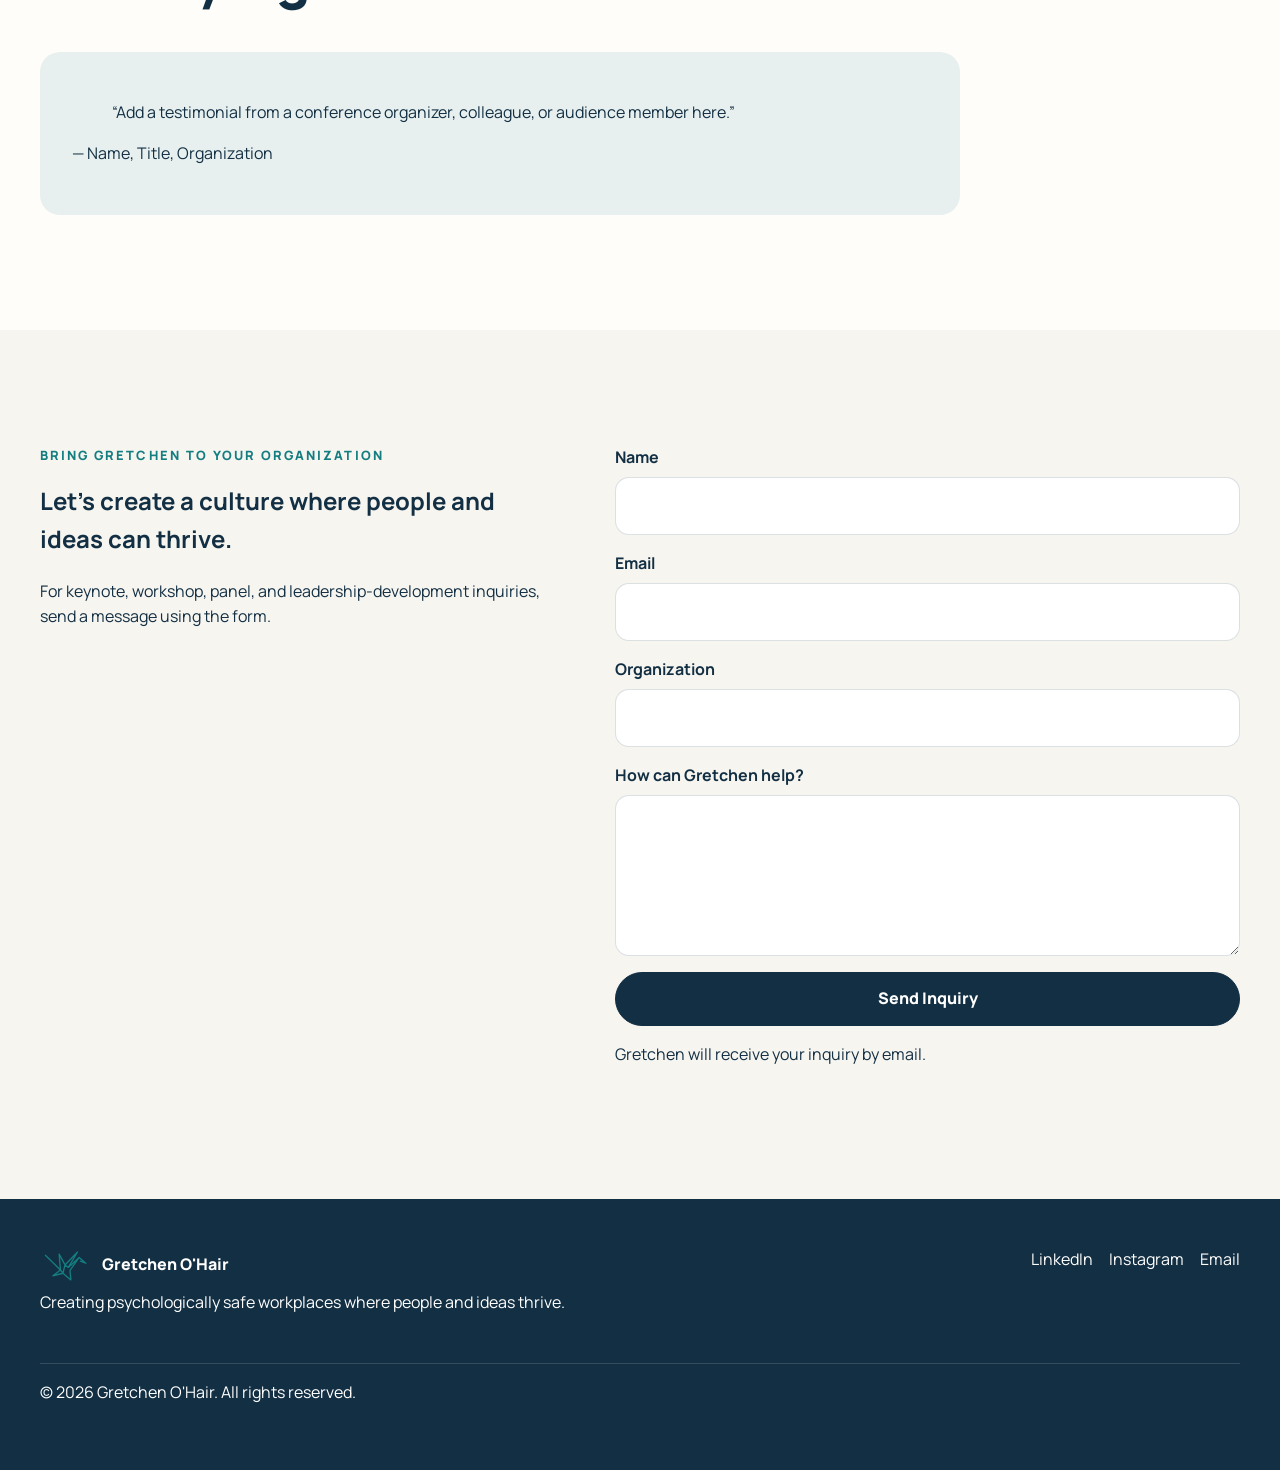
==== commit 62752803: "Add files via upload" ====
--- a/index.html
+++ b/index.html
@@ -323,5 +323,42 @@
   </footer>
 
   <script src="script.js"></script>
+
+  <script>
+    (() => {
+      const detail = document.getElementById('rise-detail');
+      const tabs = document.querySelectorAll('.rise-tab');
+
+      const updatedStages = {
+        stewardship: `
+          <p class="rise-stage-label">Stewardship Accountability</p>
+          <h3>I take ownership of the work and environment, contribute meaningfully, and help create lasting impact.</h3>
+          <p>People are trusted to own the work, not just complete it, moving from passive participation to active stewardship of the team’s outcomes, culture, and collective well-being.</p>
+          <ul>
+            <li>Team members freely contribute their specialized skills, ideas, and judgment to shape meaningful outcomes.</li>
+            <li>Individuals take full responsibility for the quality and care of the work.</li>
+            <li>People view themselves as trustees of the team's health, resources, psychological well-being, and decision-making authority.</li>
+          </ul>
+        `,
+        evolution: `
+          <p class="rise-stage-label">Evolutionary Agency</p>
+          <h3>I can co-create improvement and help the system evolve.</h3>
+          <p>People feel safe to challenge the present in order to improve the future — not simply by raising concerns, but by helping shape better systems, decisions, and ways of working.</p>
+          <ul>
+            <li>Constructive dissent becomes a source of progress.</li>
+            <li>Ideas can be critiqued without attacking people.</li>
+            <li>Feedback is acted upon, integrated into learning, or explained transparently.</li>
+          </ul>
+        `
+      };
+
+      tabs.forEach(tab => {
+        tab.addEventListener('click', () => {
+          const stage = tab.dataset.stage;
+          if (updatedStages[stage]) detail.innerHTML = updatedStages[stage];
+        });
+      });
+    })();
+  </script>
 </body>
 </html>
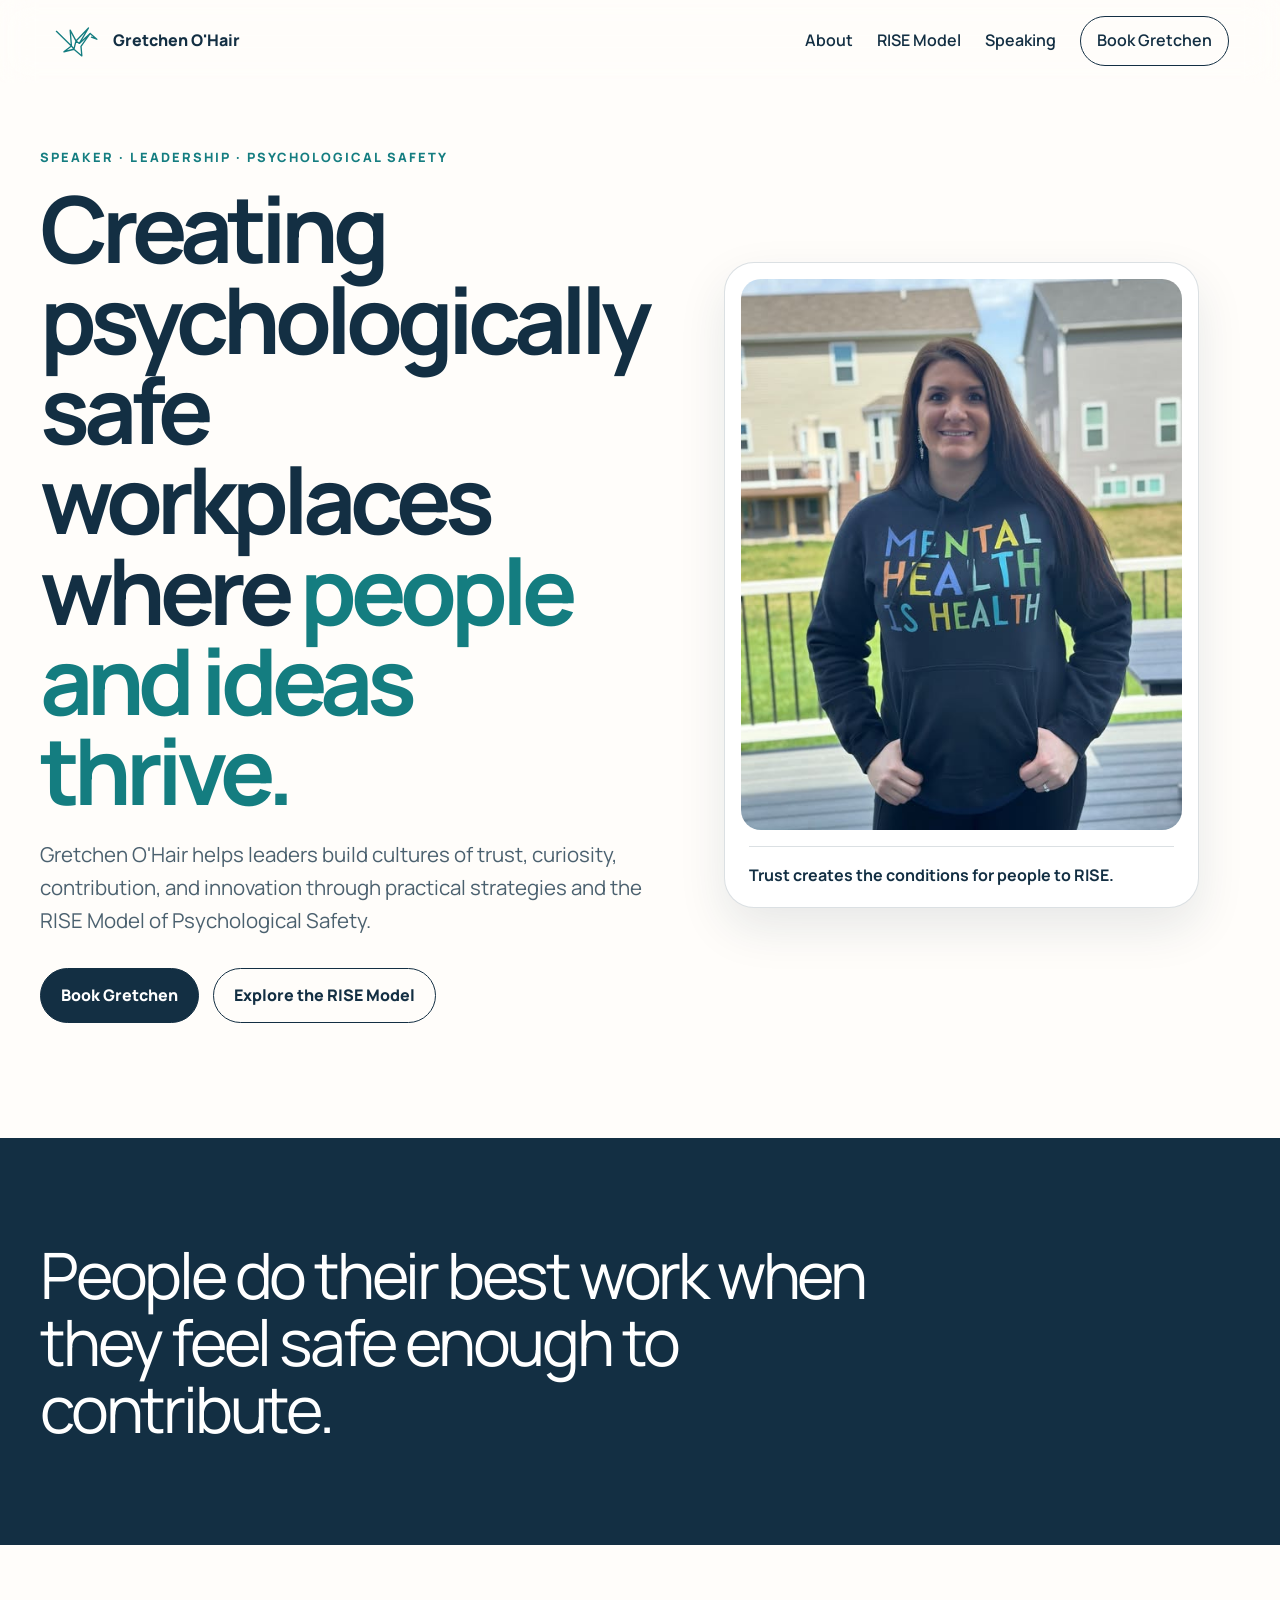
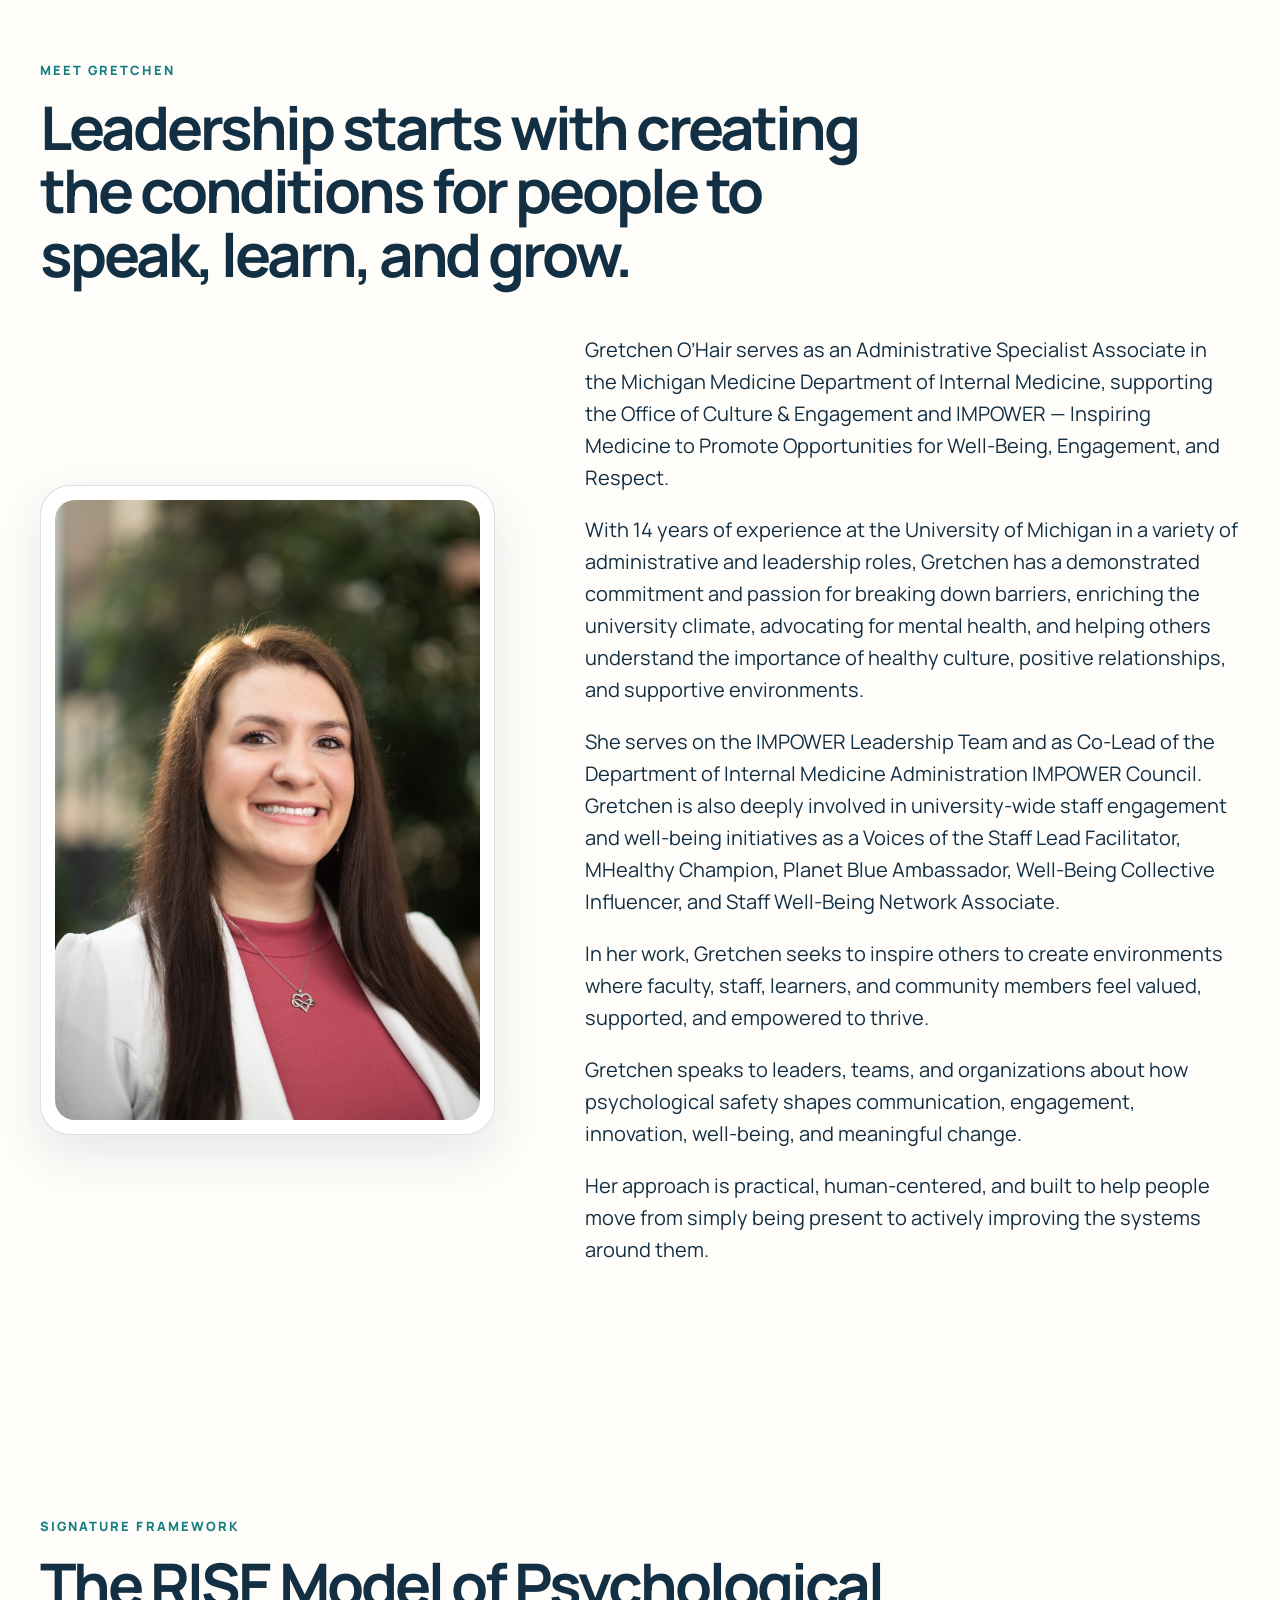
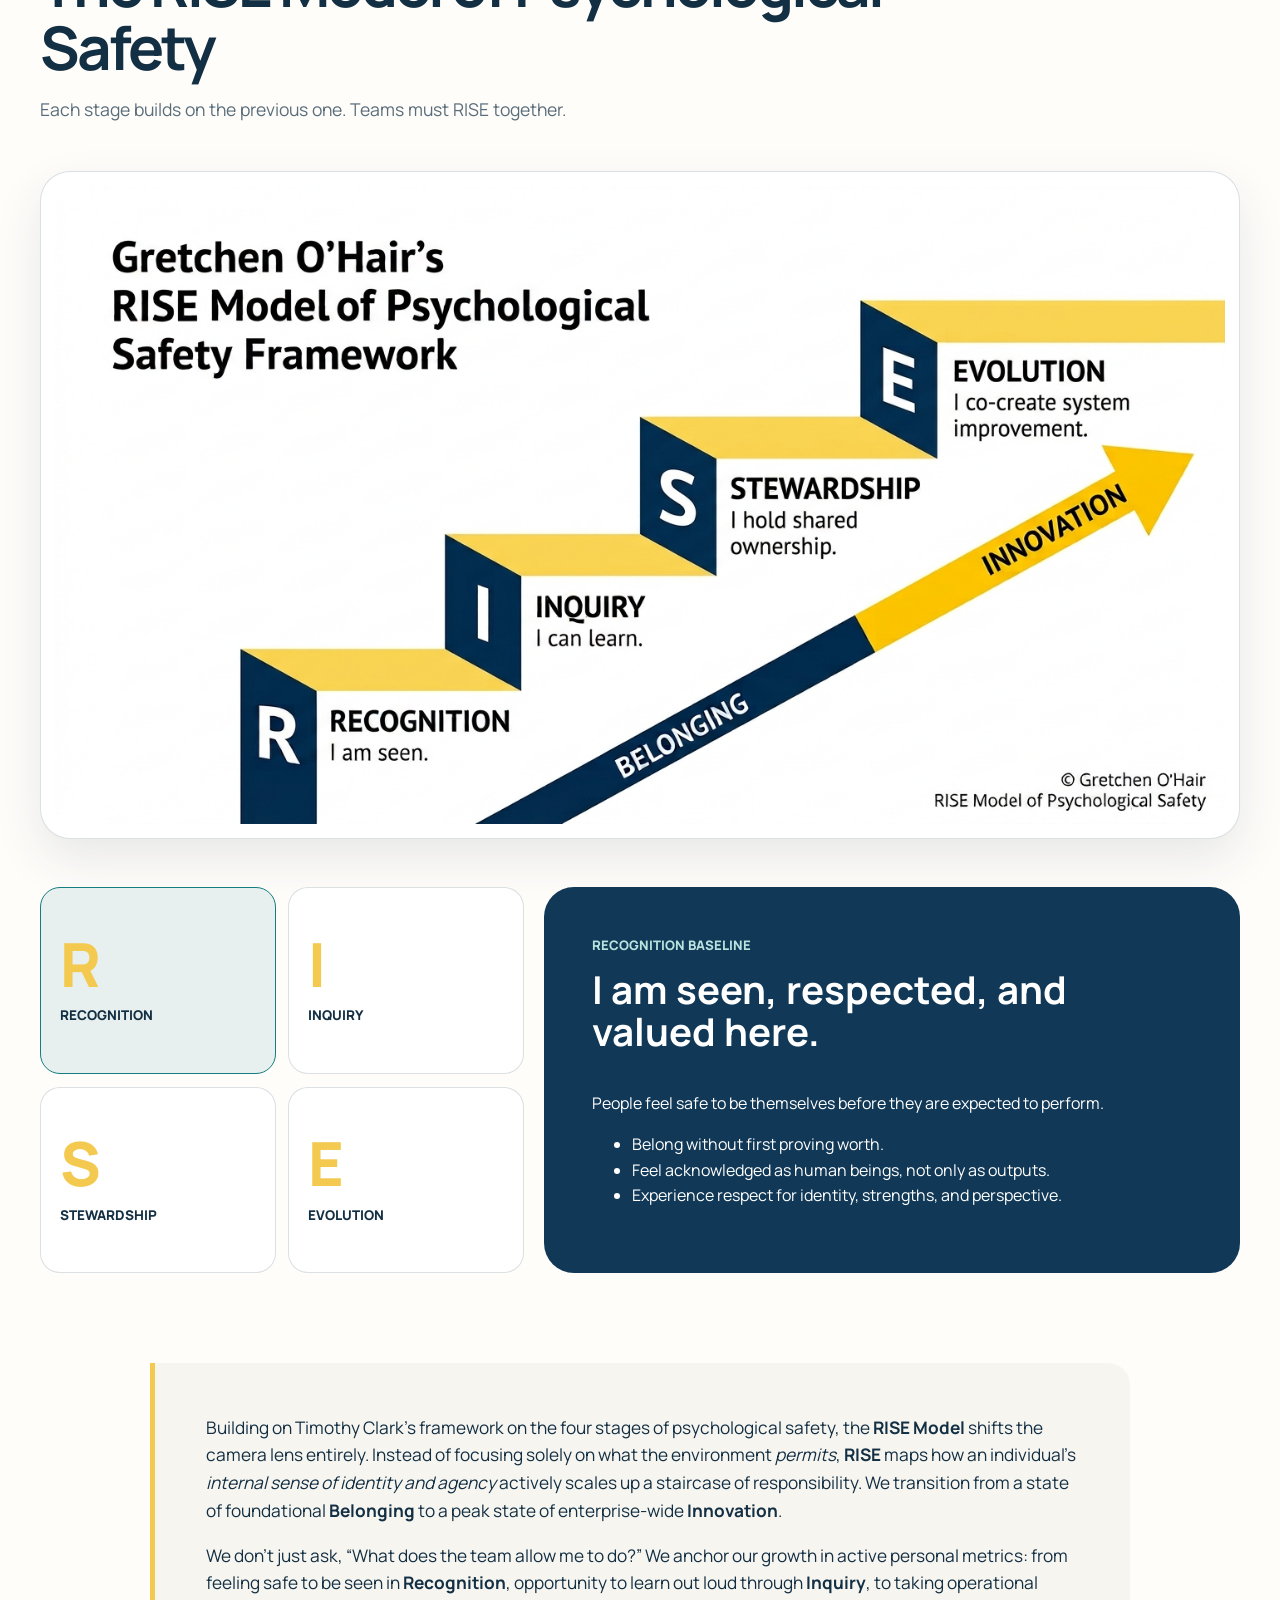
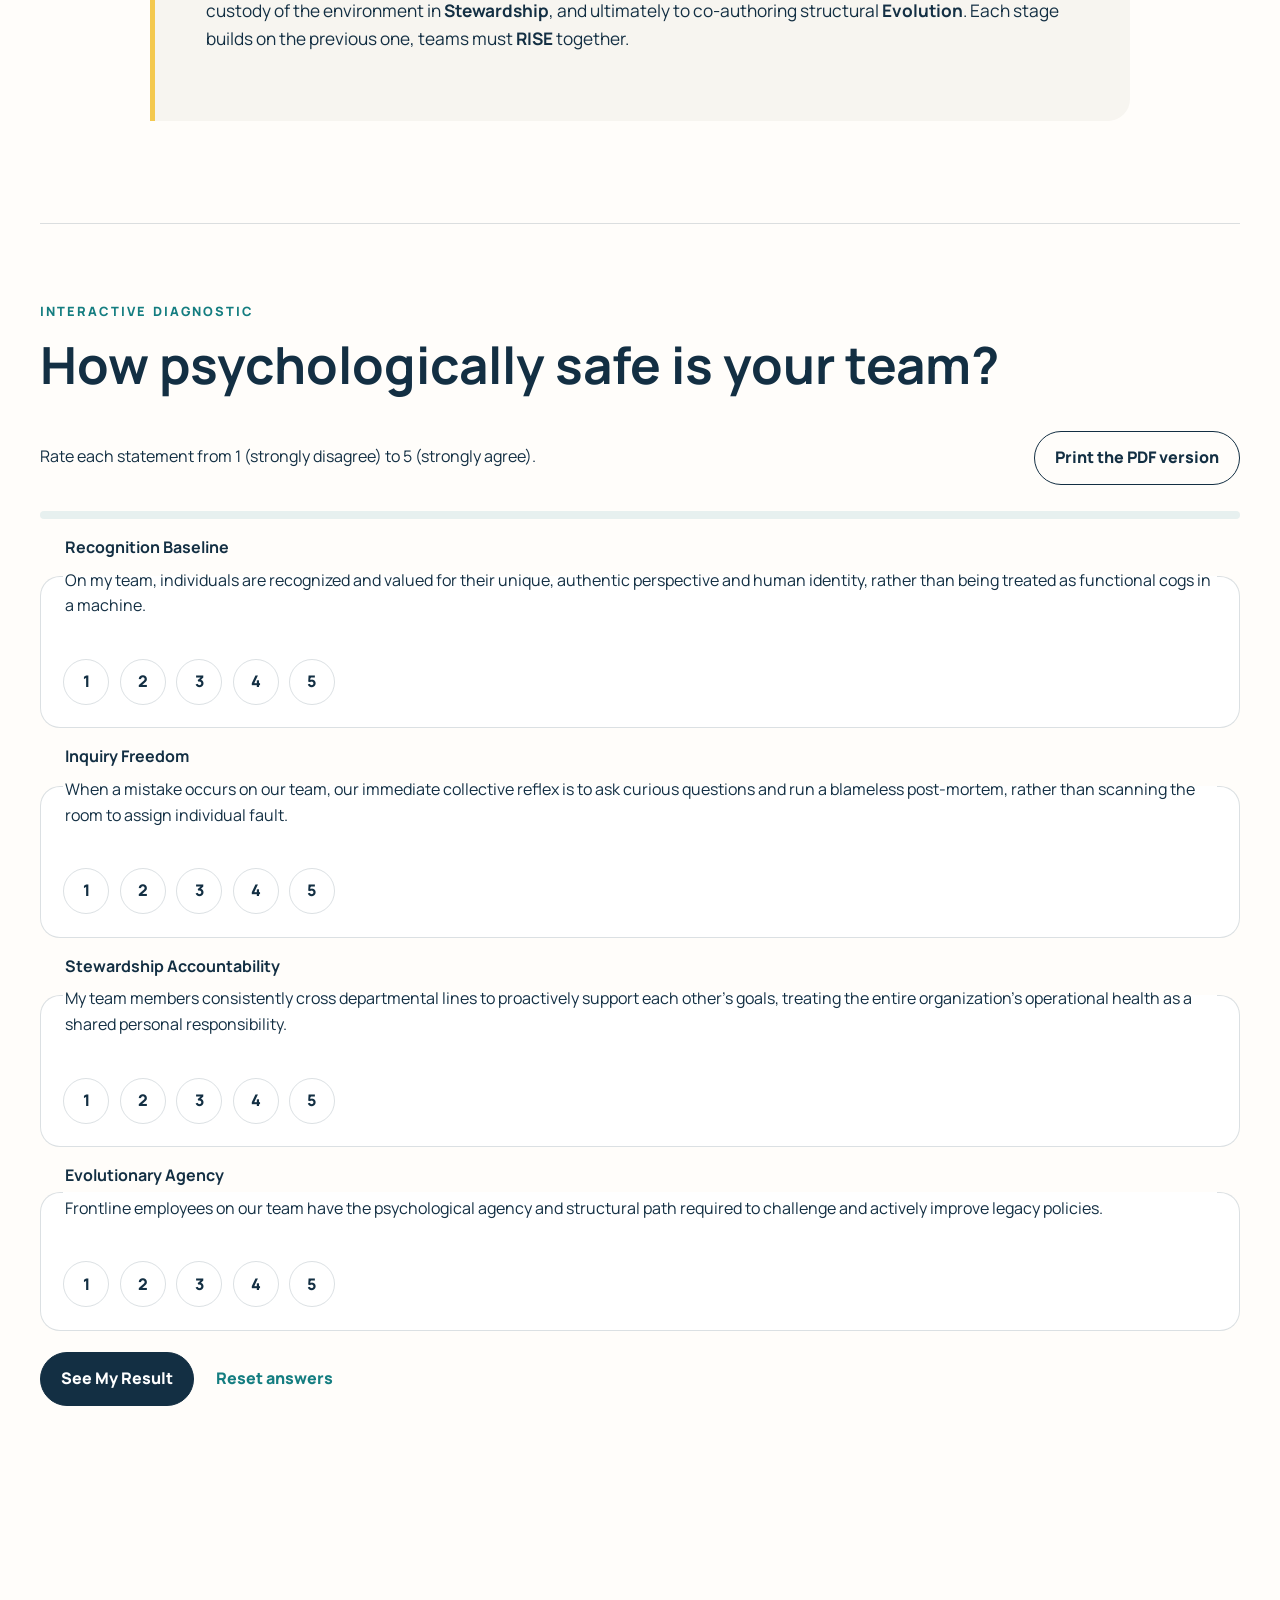
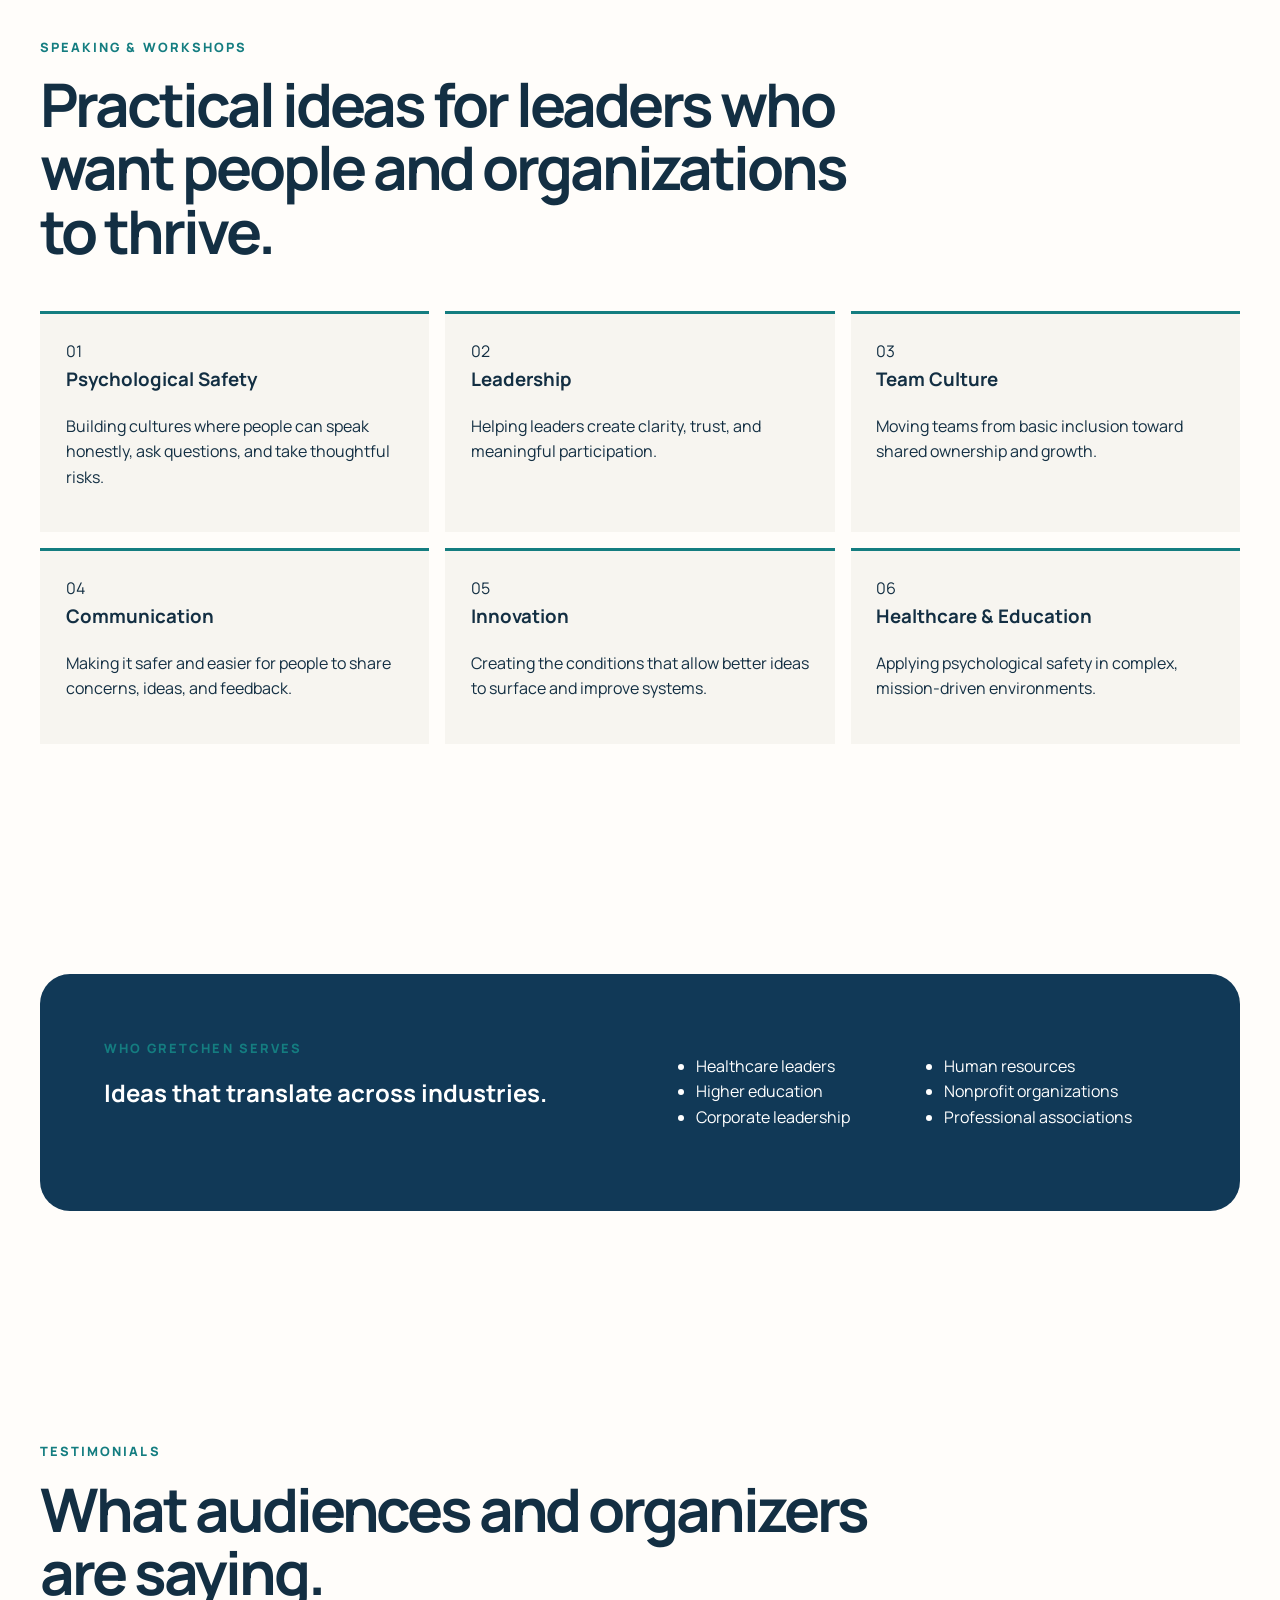
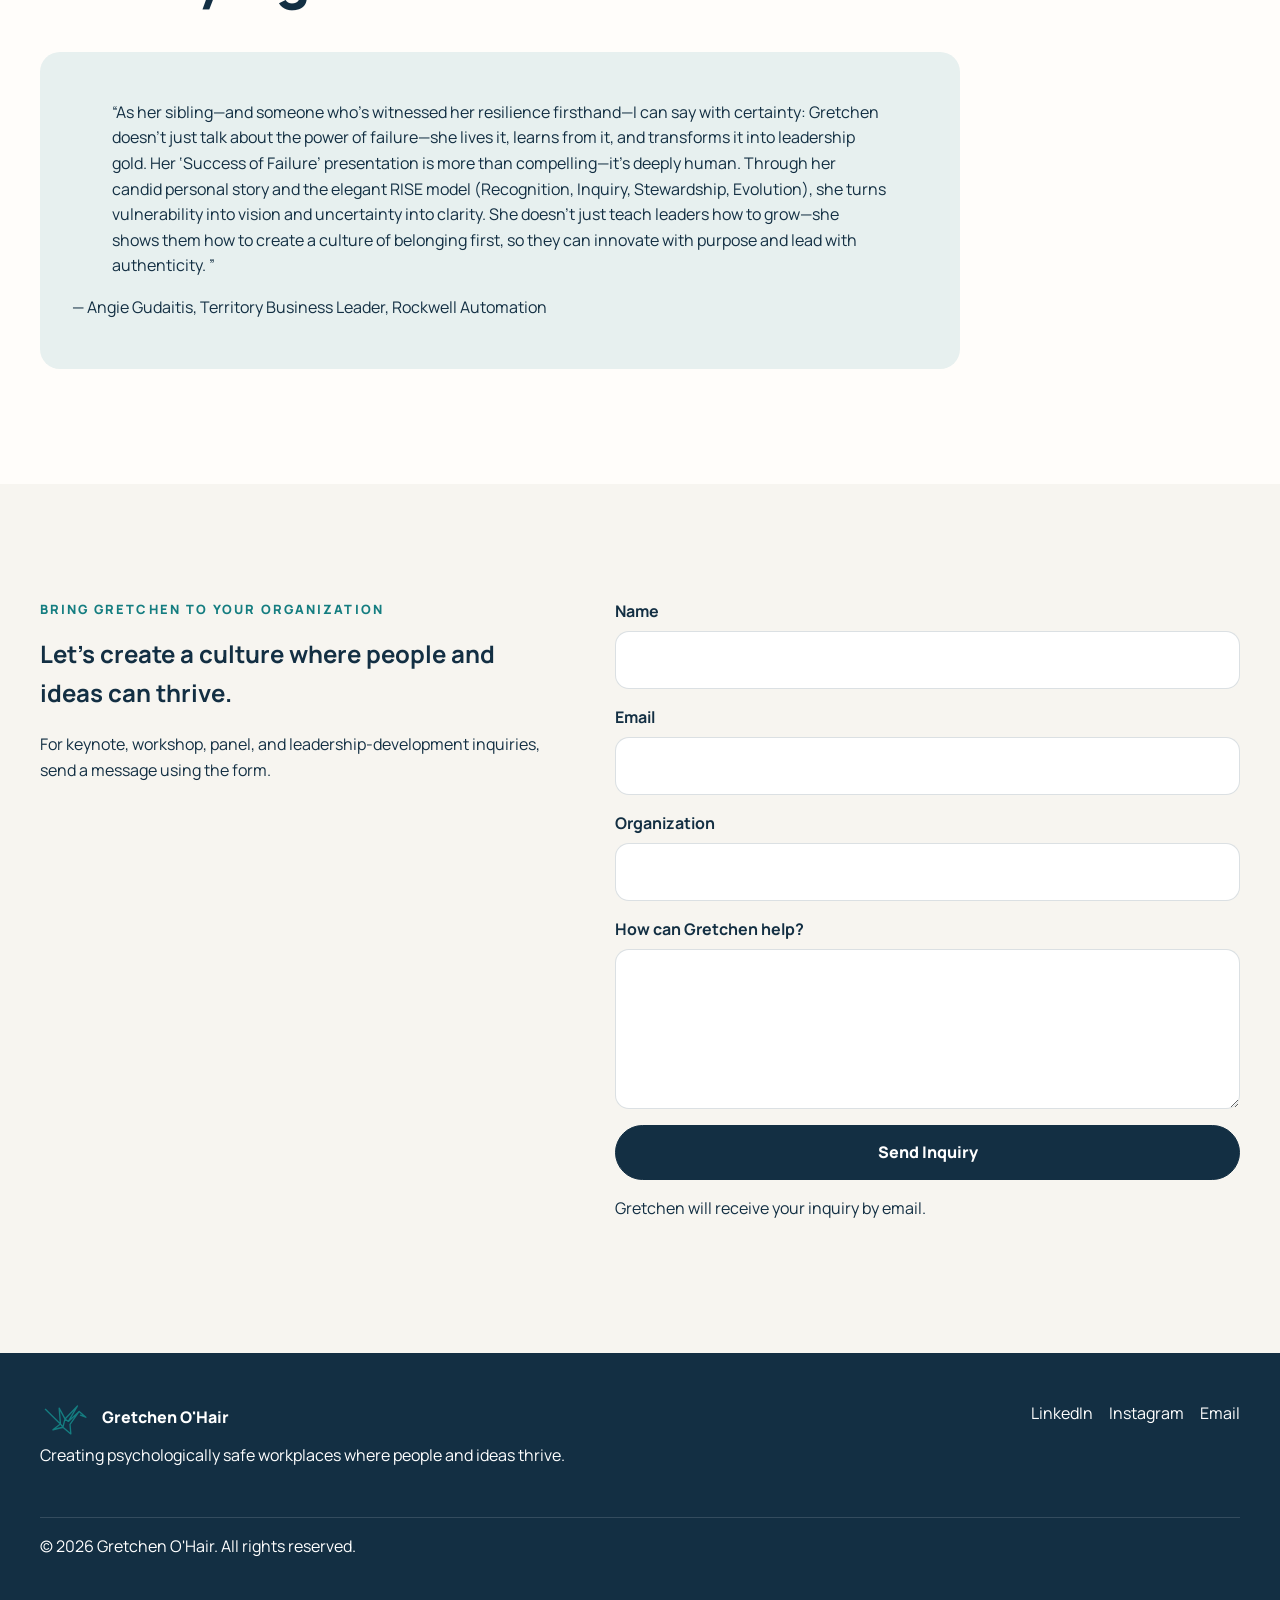
==== commit 9c306a8e: "Update index.html added angie testimonial" ====
--- a/index.html
+++ b/index.html
@@ -280,8 +280,9 @@
         <h2>What audiences and organizers are saying.</h2>
       </div>
       <div class="testimonial-placeholder reveal">
-        <blockquote>“Add a testimonial from a conference organizer, colleague, or audience member here.”</blockquote>
-        <p>— Name, Title, Organization</p>
+        <blockquote>“As her sibling—and someone who’s witnessed her resilience firsthand—I can say with certainty: Gretchen doesn’t just talk about the power of failure—she lives it, learns from it, and transforms it into leadership gold. Her ‘Success of Failure’ presentation is more than compelling—it’s deeply human. Through her candid personal story and the elegant RISE model (Recognition, Inquiry, Stewardship, Evolution), she turns vulnerability into vision and uncertainty into clarity. She doesn’t just teach leaders how to grow—she shows them how to create a culture of belonging first, so they can innovate with purpose and lead with authenticity.
+”</blockquote>
+        <p>— Angie Gudaitis, Territory Business Leader, Rockwell Automation</p>
       </div>
     </section>
 
@@ -322,15 +323,29 @@
     <p class="copyright">© <span id="year"></span> Gretchen O'Hair. All rights reserved.</p>
   </footer>
 
-  <script src="script.js"></script>
 
   <script>
-    (() => {
+    document.addEventListener('click', function (event) {
+      const tab = event.target.closest('.rise-tab');
+      if (!tab) return;
+
+      const stage = tab.dataset.stage;
+      if (stage !== 'stewardship' && stage !== 'evolution') return;
+
+      event.preventDefault();
+      event.stopPropagation();
+      event.stopImmediatePropagation();
+
+      document.querySelectorAll('.rise-tab').forEach(function (t) {
+        const active = t === tab;
+        t.classList.toggle('active', active);
+        t.setAttribute('aria-pressed', active ? 'true' : 'false');
+      });
+
       const detail = document.getElementById('rise-detail');
-      const tabs = document.querySelectorAll('.rise-tab');
-
-      const updatedStages = {
-        stewardship: `
+
+      if (stage === 'stewardship') {
+        detail.innerHTML = `
           <p class="rise-stage-label">Stewardship Accountability</p>
           <h3>I take ownership of the work and environment, contribute meaningfully, and help create lasting impact.</h3>
           <p>People are trusted to own the work, not just complete it, moving from passive participation to active stewardship of the team’s outcomes, culture, and collective well-being.</p>
@@ -339,8 +354,11 @@
             <li>Individuals take full responsibility for the quality and care of the work.</li>
             <li>People view themselves as trustees of the team's health, resources, psychological well-being, and decision-making authority.</li>
           </ul>
-        `,
-        evolution: `
+        `;
+      }
+
+      if (stage === 'evolution') {
+        detail.innerHTML = `
           <p class="rise-stage-label">Evolutionary Agency</p>
           <h3>I can co-create improvement and help the system evolve.</h3>
           <p>People feel safe to challenge the present in order to improve the future — not simply by raising concerns, but by helping shape better systems, decisions, and ways of working.</p>
@@ -349,16 +367,11 @@
             <li>Ideas can be critiqued without attacking people.</li>
             <li>Feedback is acted upon, integrated into learning, or explained transparently.</li>
           </ul>
-        `
-      };
-
-      tabs.forEach(tab => {
-        tab.addEventListener('click', () => {
-          const stage = tab.dataset.stage;
-          if (updatedStages[stage]) detail.innerHTML = updatedStages[stage];
-        });
-      });
-    })();
+        `;
+      }
+    }, true);
   </script>
+
+  <script src="script.js"></script>
 </body>
 </html>
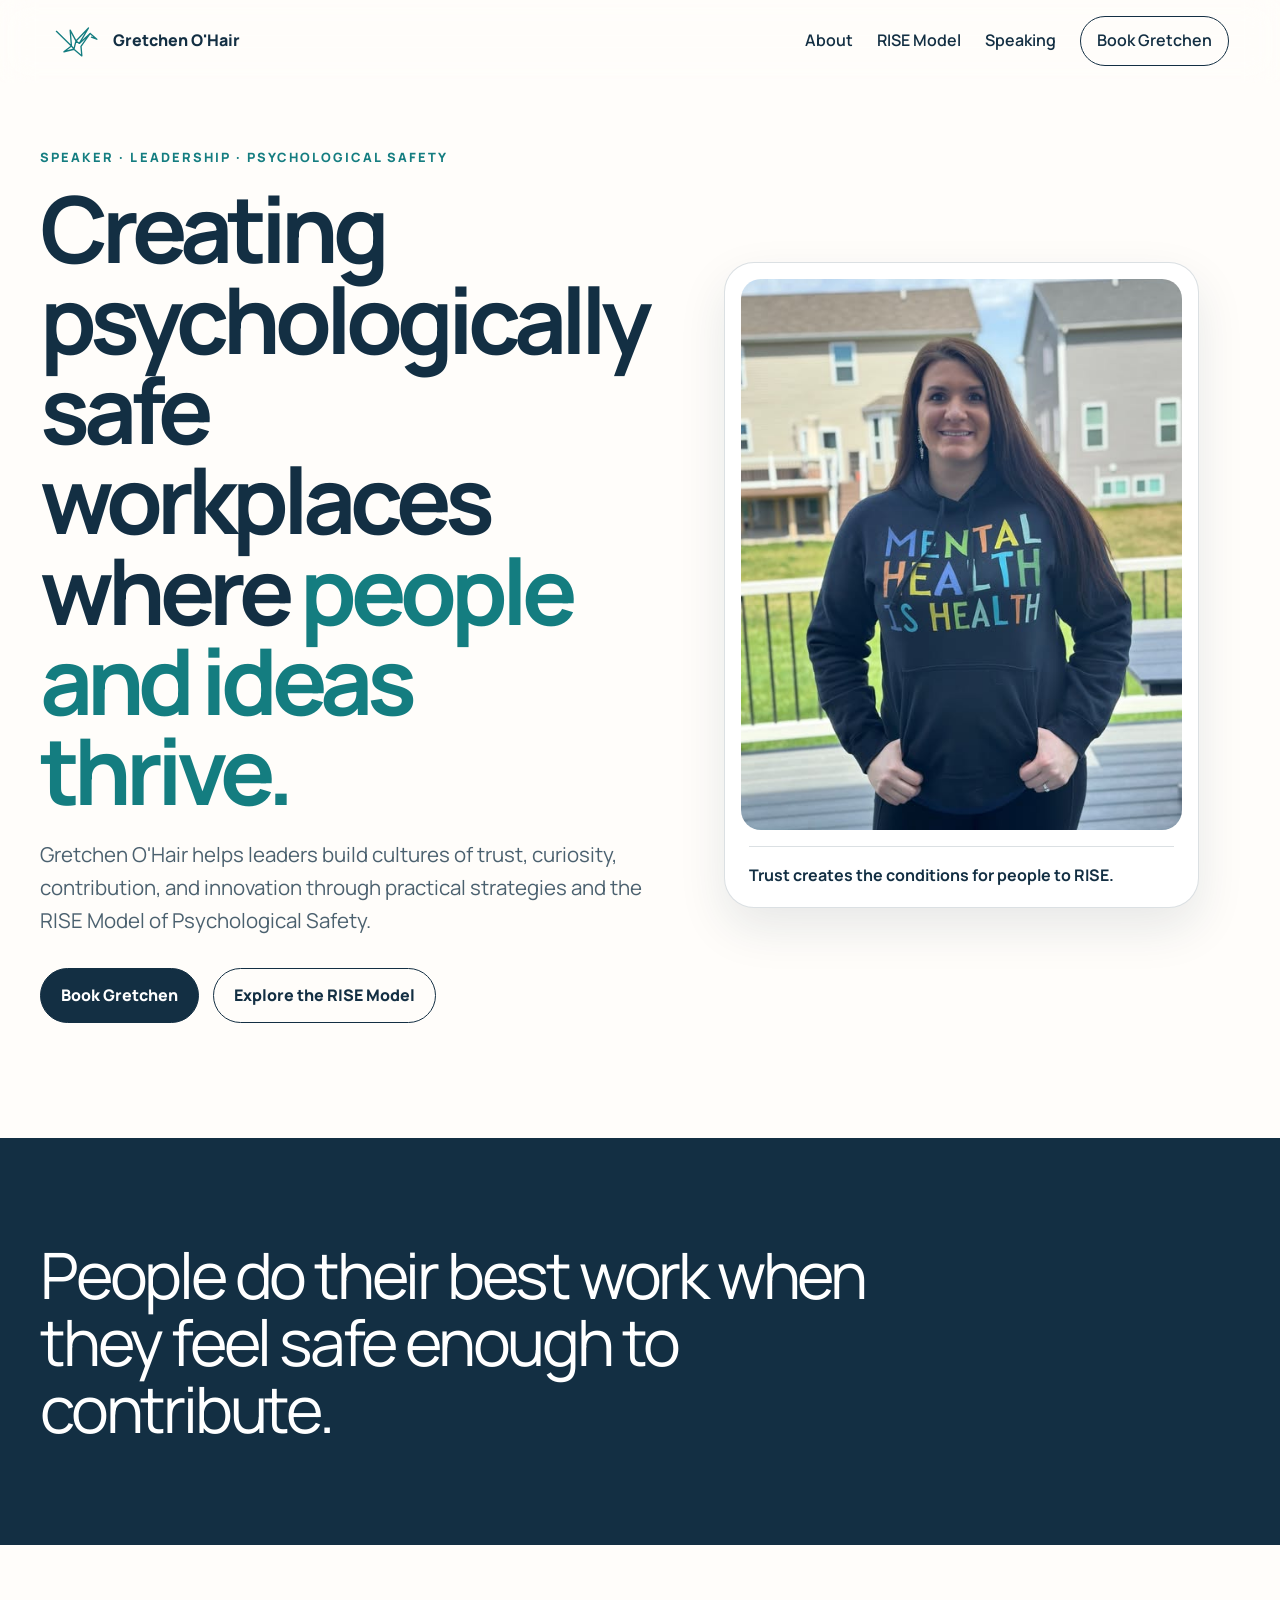
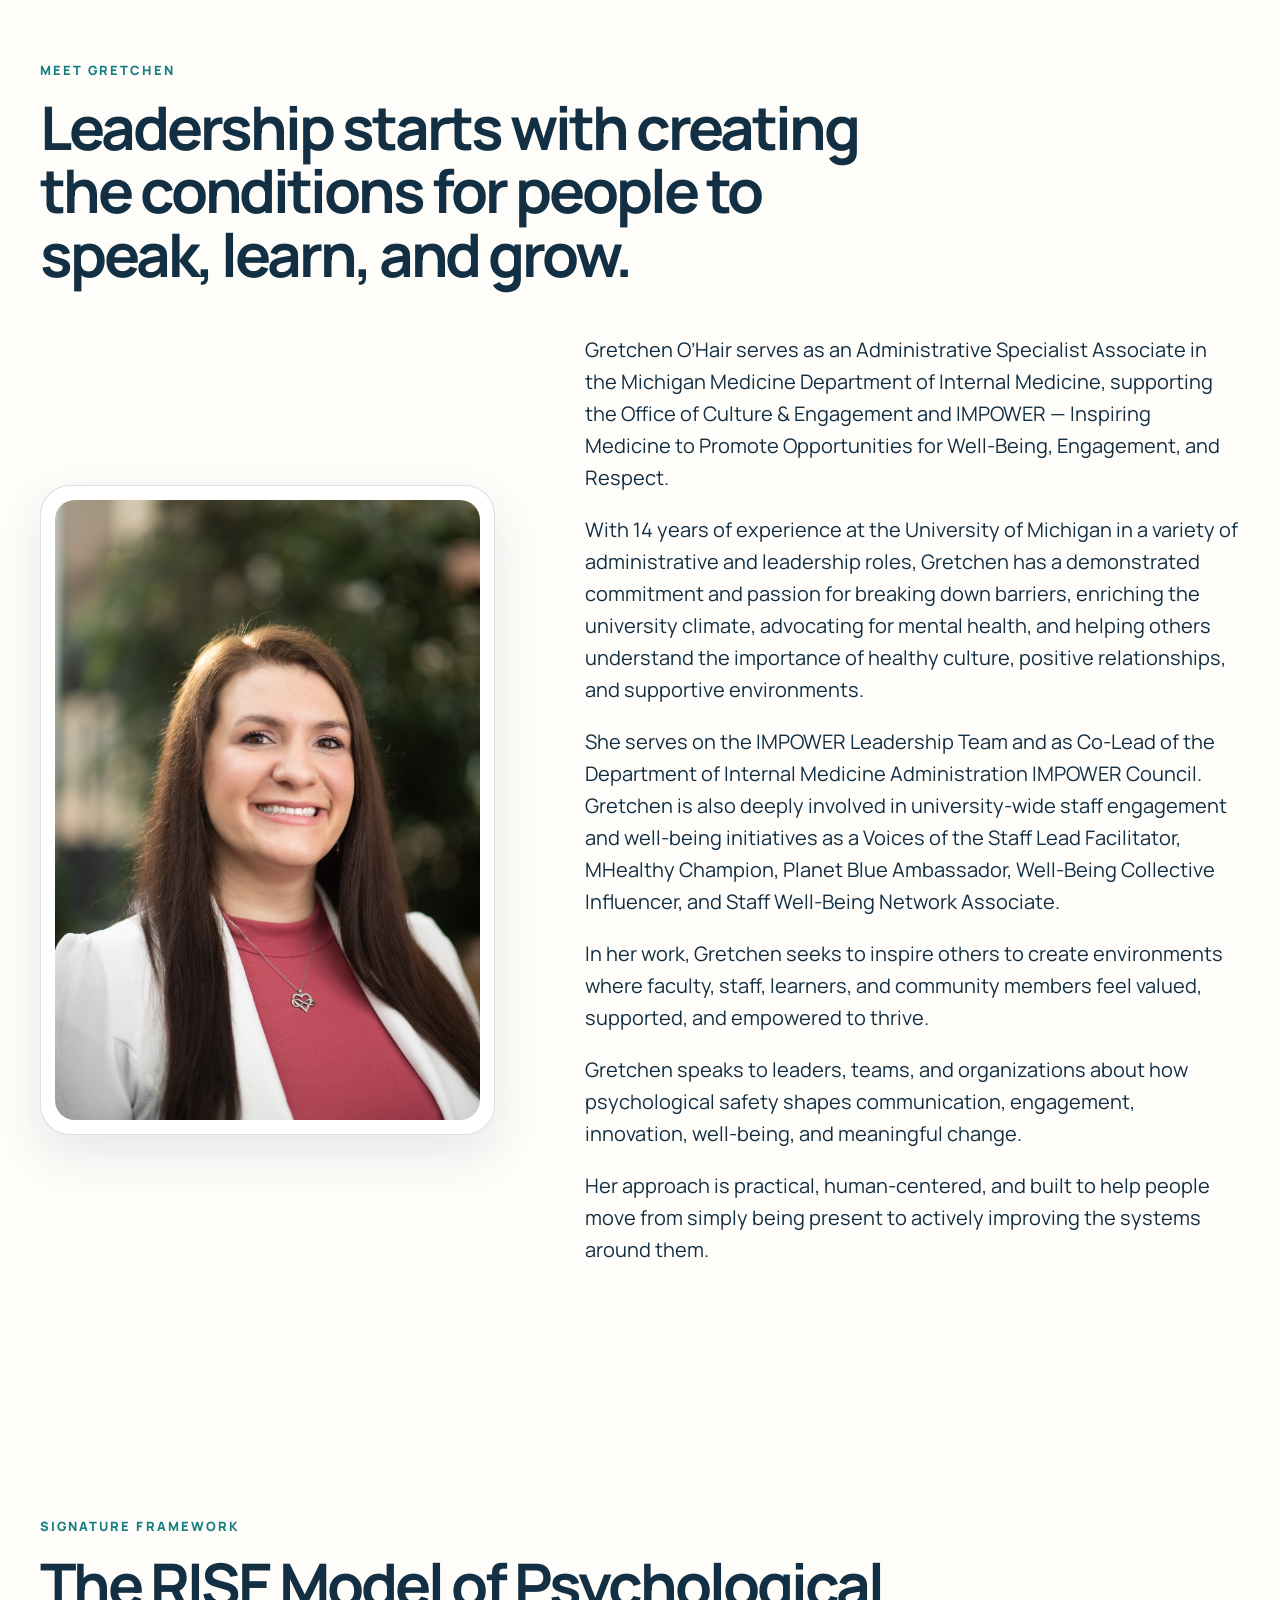
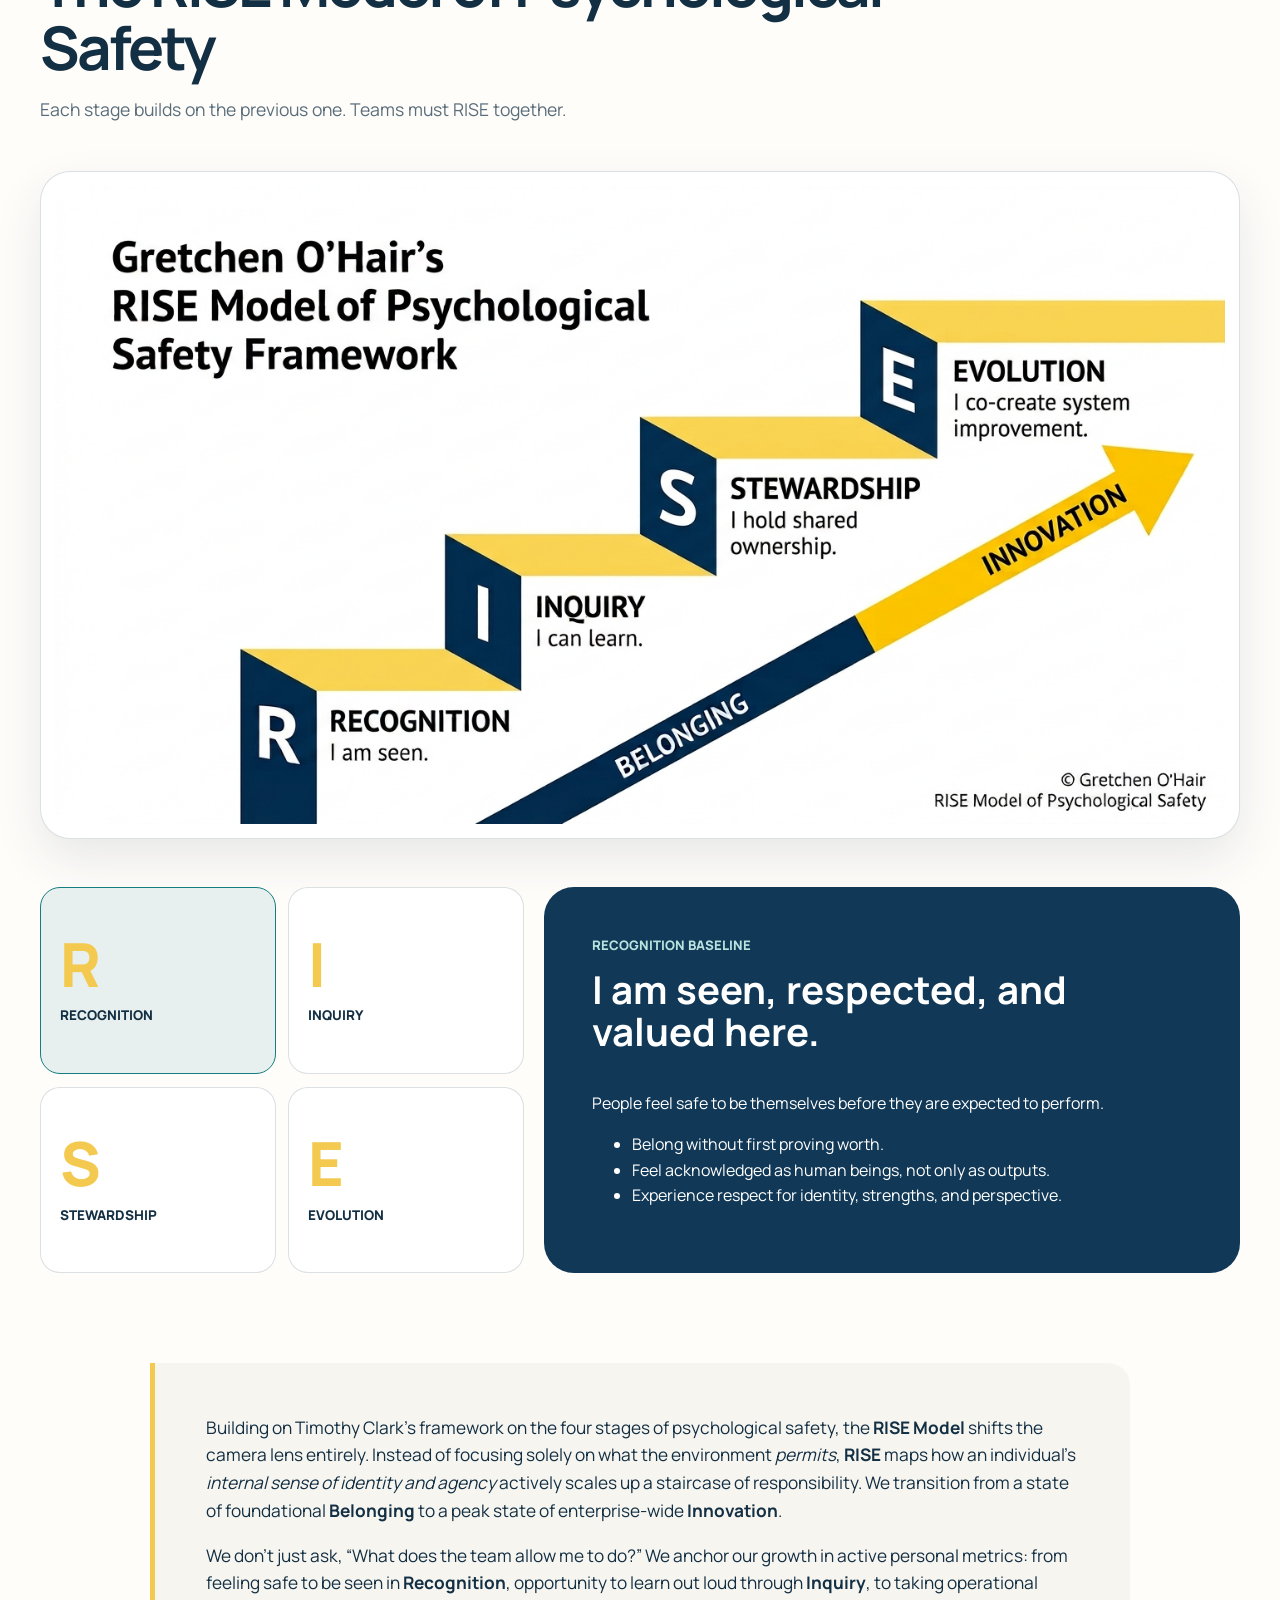
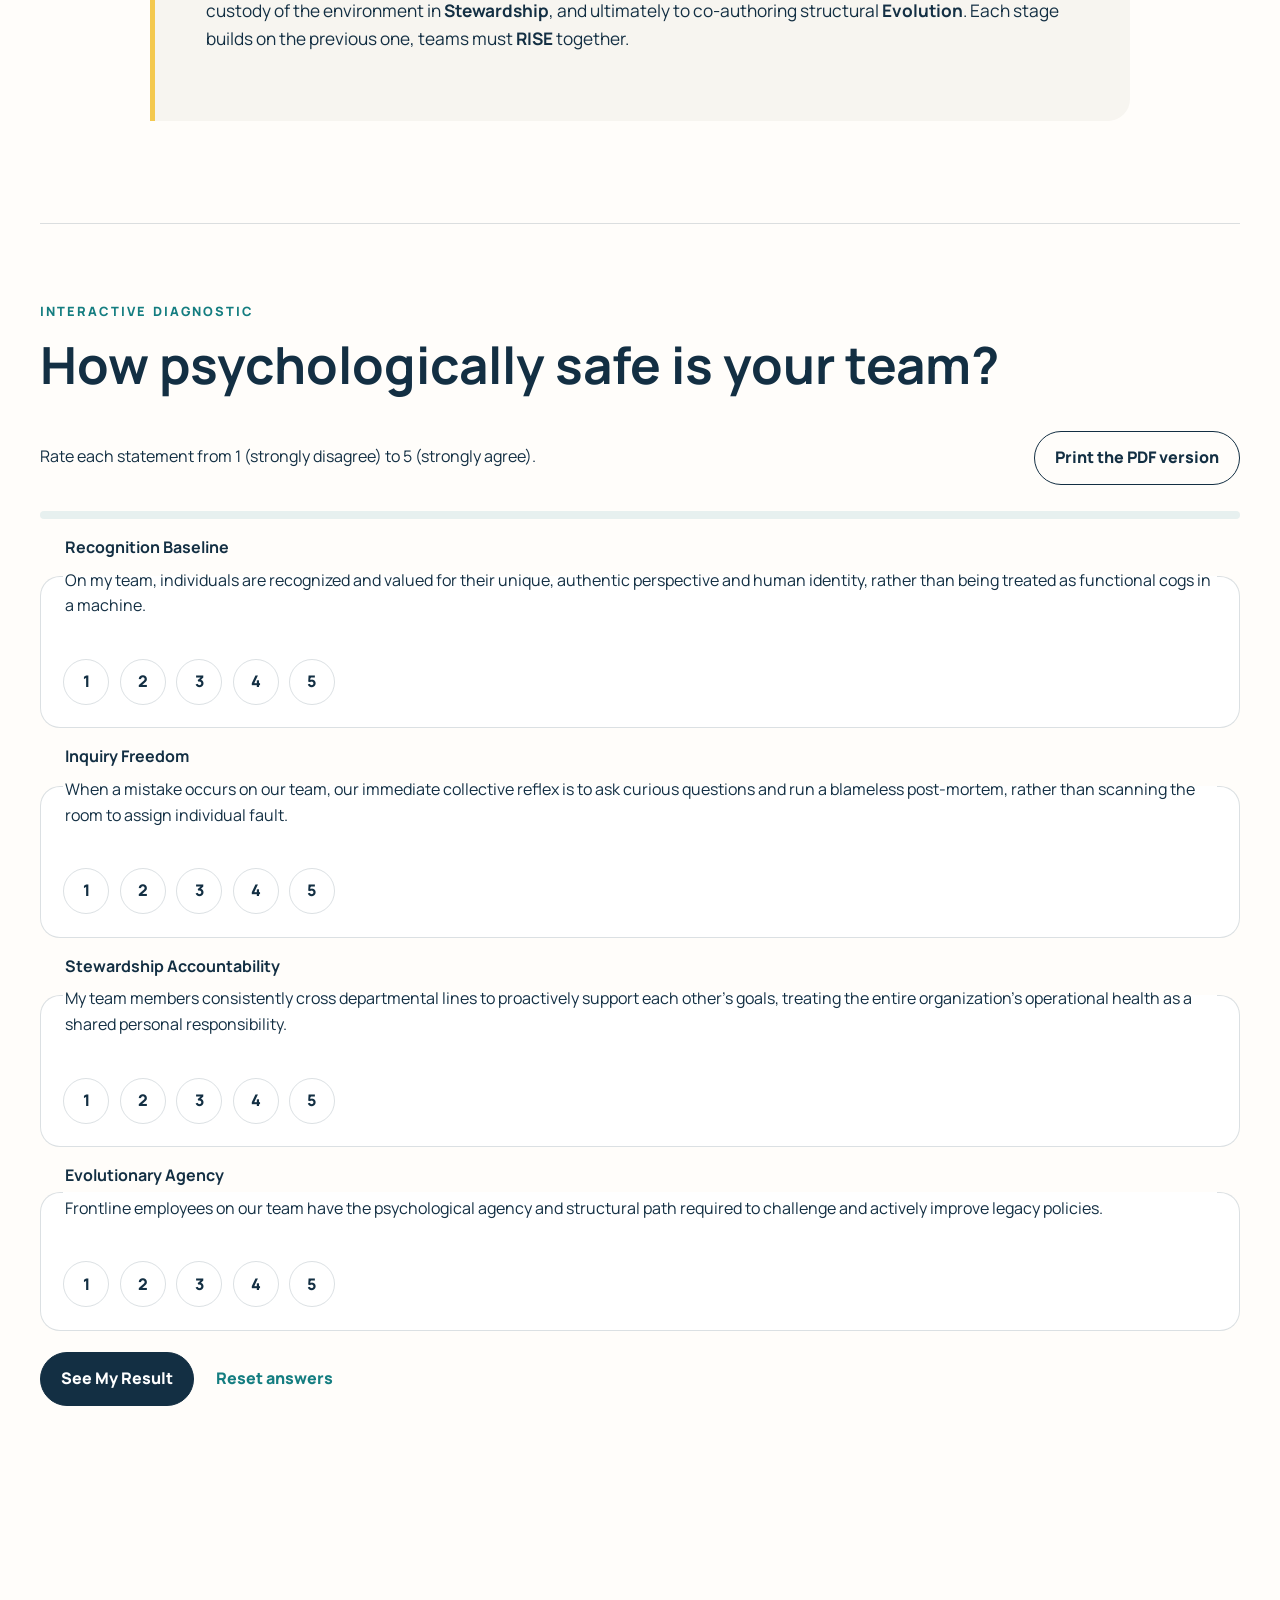
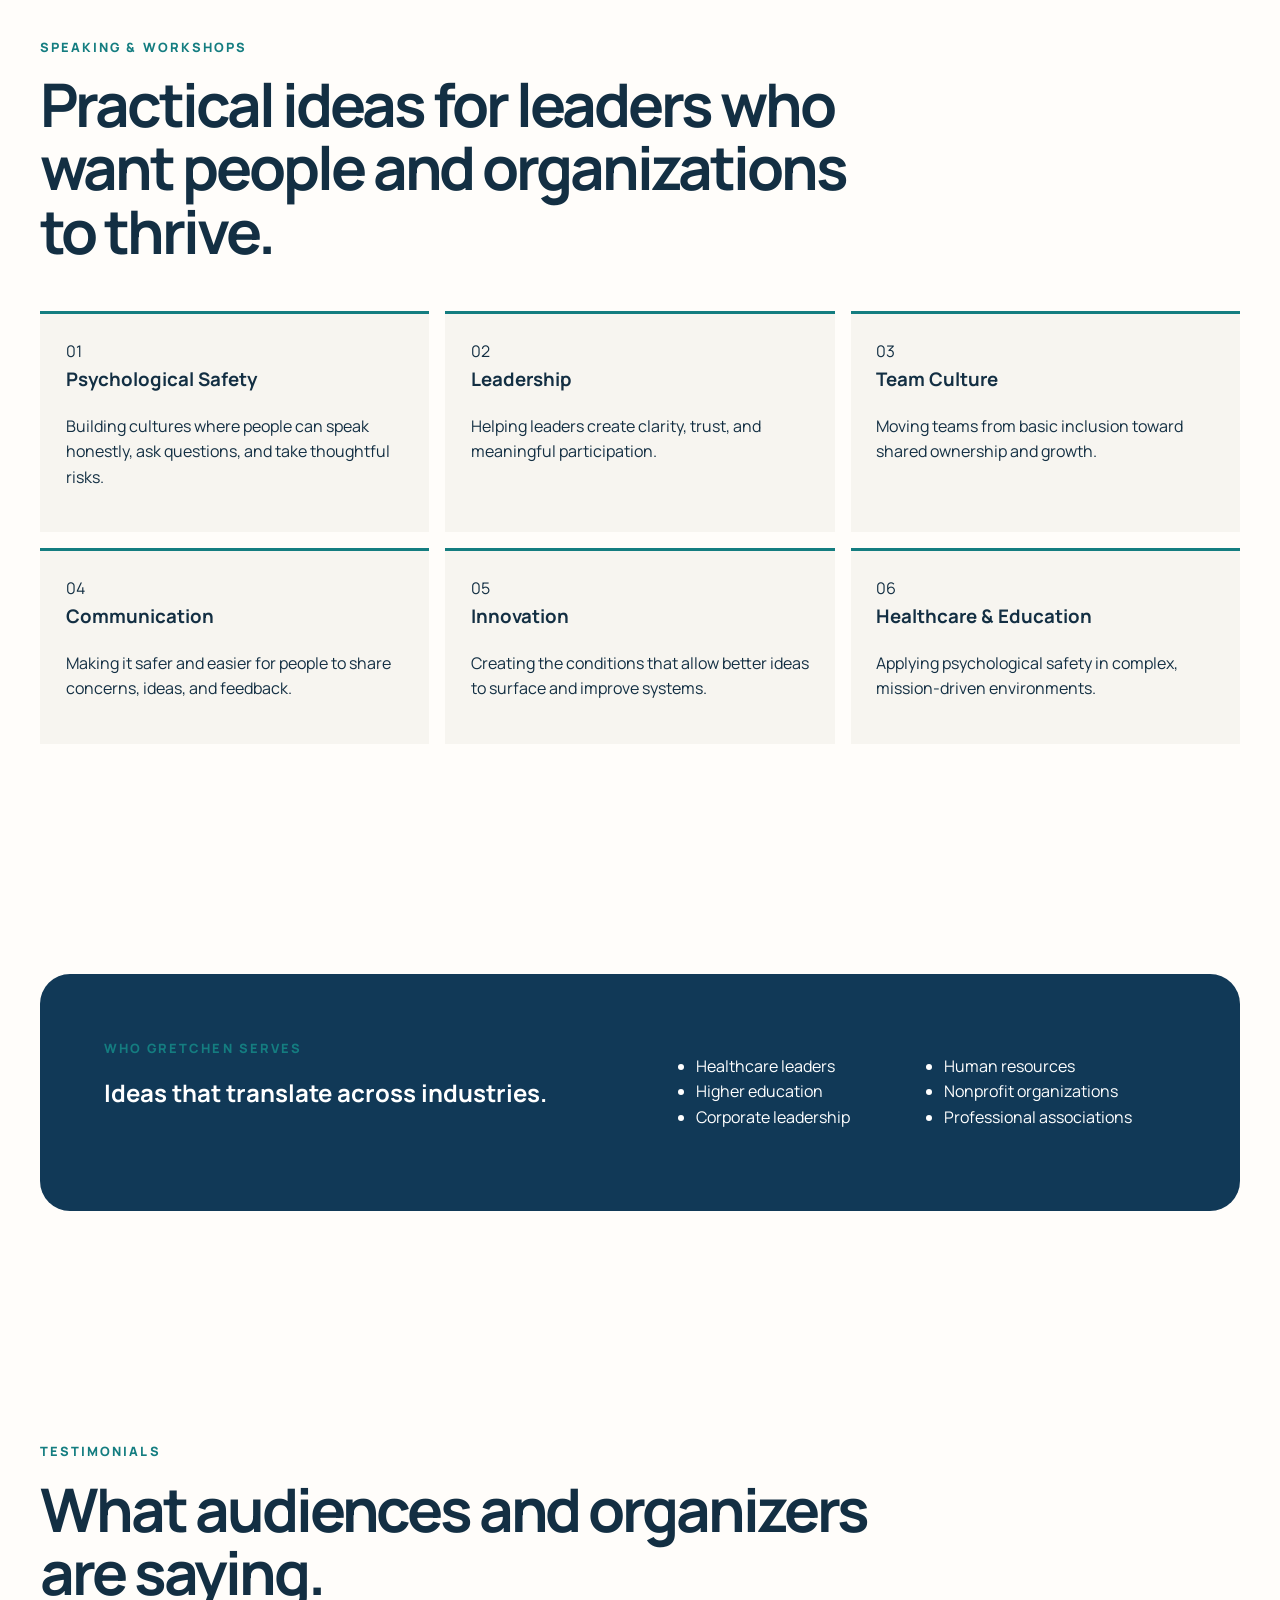
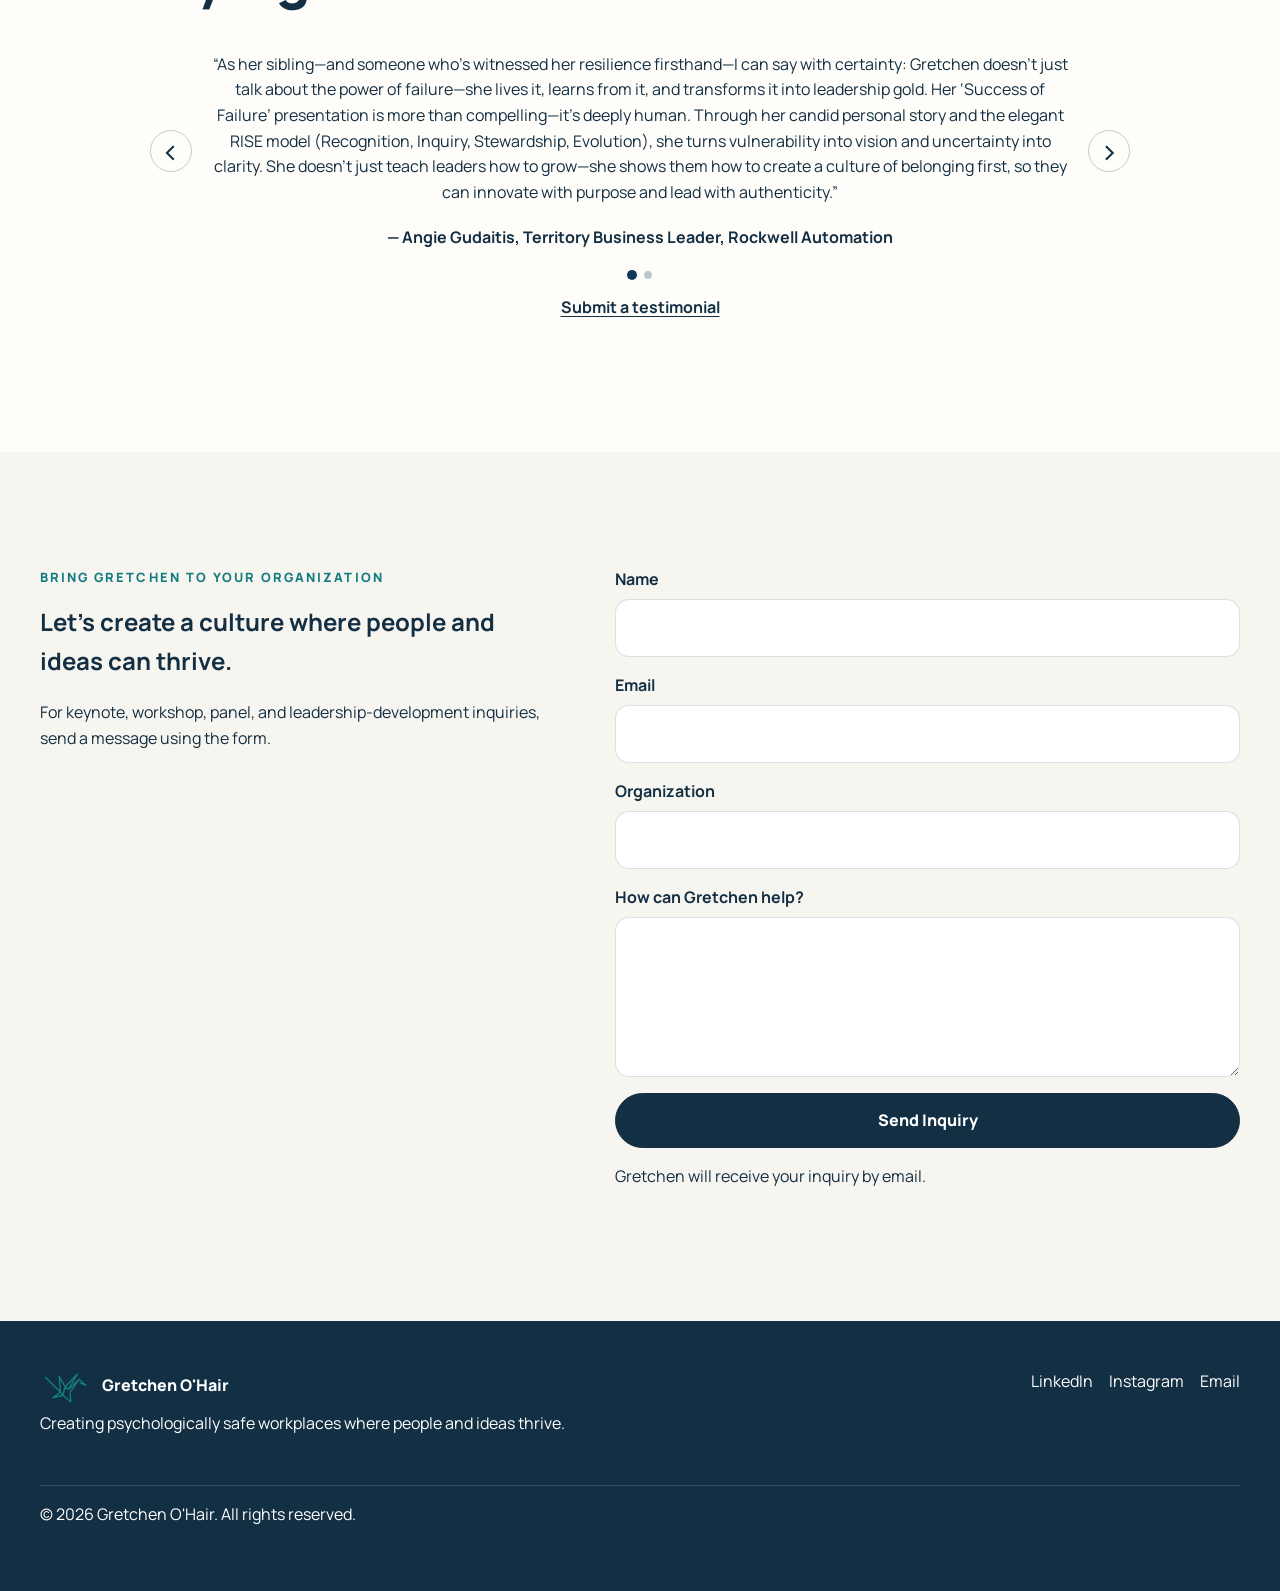
==== commit a815d9b0: "Add files via upload" ====
--- a/index.html
+++ b/index.html
@@ -10,6 +10,24 @@
   <link rel="preconnect" href="https://fonts.gstatic.com" crossorigin>
   <link href="https://fonts.googleapis.com/css2?family=Manrope:wght@400;500;600;700;800&display=swap" rel="stylesheet">
   <link rel="stylesheet" href="styles.css" />
+
+  <style>
+    .testimonial-carousel{display:grid;grid-template-columns:auto minmax(0,1fr) auto;align-items:center;gap:1rem;max-width:980px;margin:0 auto}
+    .testimonial-track{position:relative}
+    .testimonial-slide{display:none;text-align:center}
+    .testimonial-slide.active{display:block}
+    .testimonial-slide blockquote{margin:0 0 1.25rem}
+    .testimonial-slide p{margin:0;font-weight:700}
+    .testimonial-arrow{width:42px;height:42px;border:1px solid rgba(17,57,87,.25);border-radius:50%;background:transparent;color:inherit;font:inherit;font-size:2rem;line-height:1;cursor:pointer;display:inline-flex;align-items:center;justify-content:center;transition:transform .2s ease,background .2s ease}
+    .testimonial-arrow:hover,.testimonial-arrow:focus-visible{transform:scale(1.06);background:rgba(17,57,87,.06)}
+    .testimonial-dots{display:flex;justify-content:center;gap:.5rem;margin-top:1.25rem}
+    .testimonial-dot{width:8px;height:8px;border:0;border-radius:50%;padding:0;background:rgba(17,57,87,.28);cursor:pointer}
+    .testimonial-dot.active{background:#113957;transform:scale(1.25)}
+    .testimonial-submit{text-align:center;margin-top:1rem}
+    .testimonial-submit a{font-weight:700;text-decoration:underline;text-underline-offset:3px}
+    @media (max-width:640px){.testimonial-carousel{grid-template-columns:34px minmax(0,1fr) 34px;gap:.5rem}.testimonial-arrow{width:34px;height:34px;font-size:1.6rem}}
+  </style>
+
 </head>
 <body>
   <a class="skip-link" href="#main">Skip to content</a>
@@ -279,11 +297,37 @@
         <p class="eyebrow">Testimonials</p>
         <h2>What audiences and organizers are saying.</h2>
       </div>
-      <div class="testimonial-placeholder reveal">
-        <blockquote>“As her sibling—and someone who’s witnessed her resilience firsthand—I can say with certainty: Gretchen doesn’t just talk about the power of failure—she lives it, learns from it, and transforms it into leadership gold. Her ‘Success of Failure’ presentation is more than compelling—it’s deeply human. Through her candid personal story and the elegant RISE model (Recognition, Inquiry, Stewardship, Evolution), she turns vulnerability into vision and uncertainty into clarity. She doesn’t just teach leaders how to grow—she shows them how to create a culture of belonging first, so they can innovate with purpose and lead with authenticity.
-”</blockquote>
-        <p>— Angie Gudaitis, Territory Business Leader, Rockwell Automation</p>
-      </div>
+
+      <div class="testimonial-carousel reveal" aria-roledescription="carousel" aria-label="Testimonials">
+        <button class="testimonial-arrow testimonial-prev" type="button" aria-label="Previous testimonial">‹</button>
+
+        <div class="testimonial-track">
+          <article class="testimonial-slide active" aria-hidden="false">
+            <blockquote>
+              “As her sibling—and someone who’s witnessed her resilience firsthand—I can say with certainty: Gretchen doesn’t just talk about the power of failure—she lives it, learns from it, and transforms it into leadership gold. Her ‘Success of Failure’ presentation is more than compelling—it’s deeply human. Through her candid personal story and the elegant RISE model (Recognition, Inquiry, Stewardship, Evolution), she turns vulnerability into vision and uncertainty into clarity. She doesn’t just teach leaders how to grow—she shows them how to create a culture of belonging first, so they can innovate with purpose and lead with authenticity.”
+            </blockquote>
+            <p>— Angie Gudaitis, Territory Business Leader, Rockwell Automation</p>
+          </article>
+
+          <article class="testimonial-slide" aria-hidden="true">
+            <blockquote>
+              “Gretchen is a wonderfully engaging speaker. Her use of humor and personal stories pulled me in and made it easy to remember the substance of her presentation. I have worked as an employee and an employer, it's clear to me that her RISE Model is a great asset for any organization looking reverse or prevent quiet quitting in the workplace.”
+            </blockquote>
+            <p>— Nadirah Hope, Certified Life Coach</p>
+          </article>
+        </div>
+
+        <button class="testimonial-arrow testimonial-next" type="button" aria-label="Next testimonial">›</button>
+      </div>
+
+      <div class="testimonial-dots reveal" aria-label="Choose testimonial">
+        <button class="testimonial-dot active" type="button" aria-label="Show testimonial 1" aria-pressed="true"></button>
+        <button class="testimonial-dot" type="button" aria-label="Show testimonial 2" aria-pressed="false"></button>
+      </div>
+
+      <p class="testimonial-submit reveal">
+        <a href="testimonial.html">Submit a testimonial</a>
+      </p>
     </section>
 
     <section id="contact" class="contact section">
@@ -372,6 +416,34 @@
     }, true);
   </script>
 
+
+  <script>
+    (() => {
+      const slides=[...document.querySelectorAll('.testimonial-slide')];
+      const dots=[...document.querySelectorAll('.testimonial-dot')];
+      const prev=document.querySelector('.testimonial-prev');
+      const next=document.querySelector('.testimonial-next');
+      if(!slides.length||!prev||!next)return;
+      let current=0;
+      function showTestimonial(index){
+        current=(index+slides.length)%slides.length;
+        slides.forEach((slide,i)=>{
+          const active=i===current;
+          slide.classList.toggle('active',active);
+          slide.setAttribute('aria-hidden',active?'false':'true');
+        });
+        dots.forEach((dot,i)=>{
+          const active=i===current;
+          dot.classList.toggle('active',active);
+          dot.setAttribute('aria-pressed',active?'true':'false');
+        });
+      }
+      prev.addEventListener('click',()=>showTestimonial(current-1));
+      next.addEventListener('click',()=>showTestimonial(current+1));
+      dots.forEach((dot,i)=>dot.addEventListener('click',()=>showTestimonial(i)));
+    })();
+  </script>
+
   <script src="script.js"></script>
 </body>
-</html>
+</html>
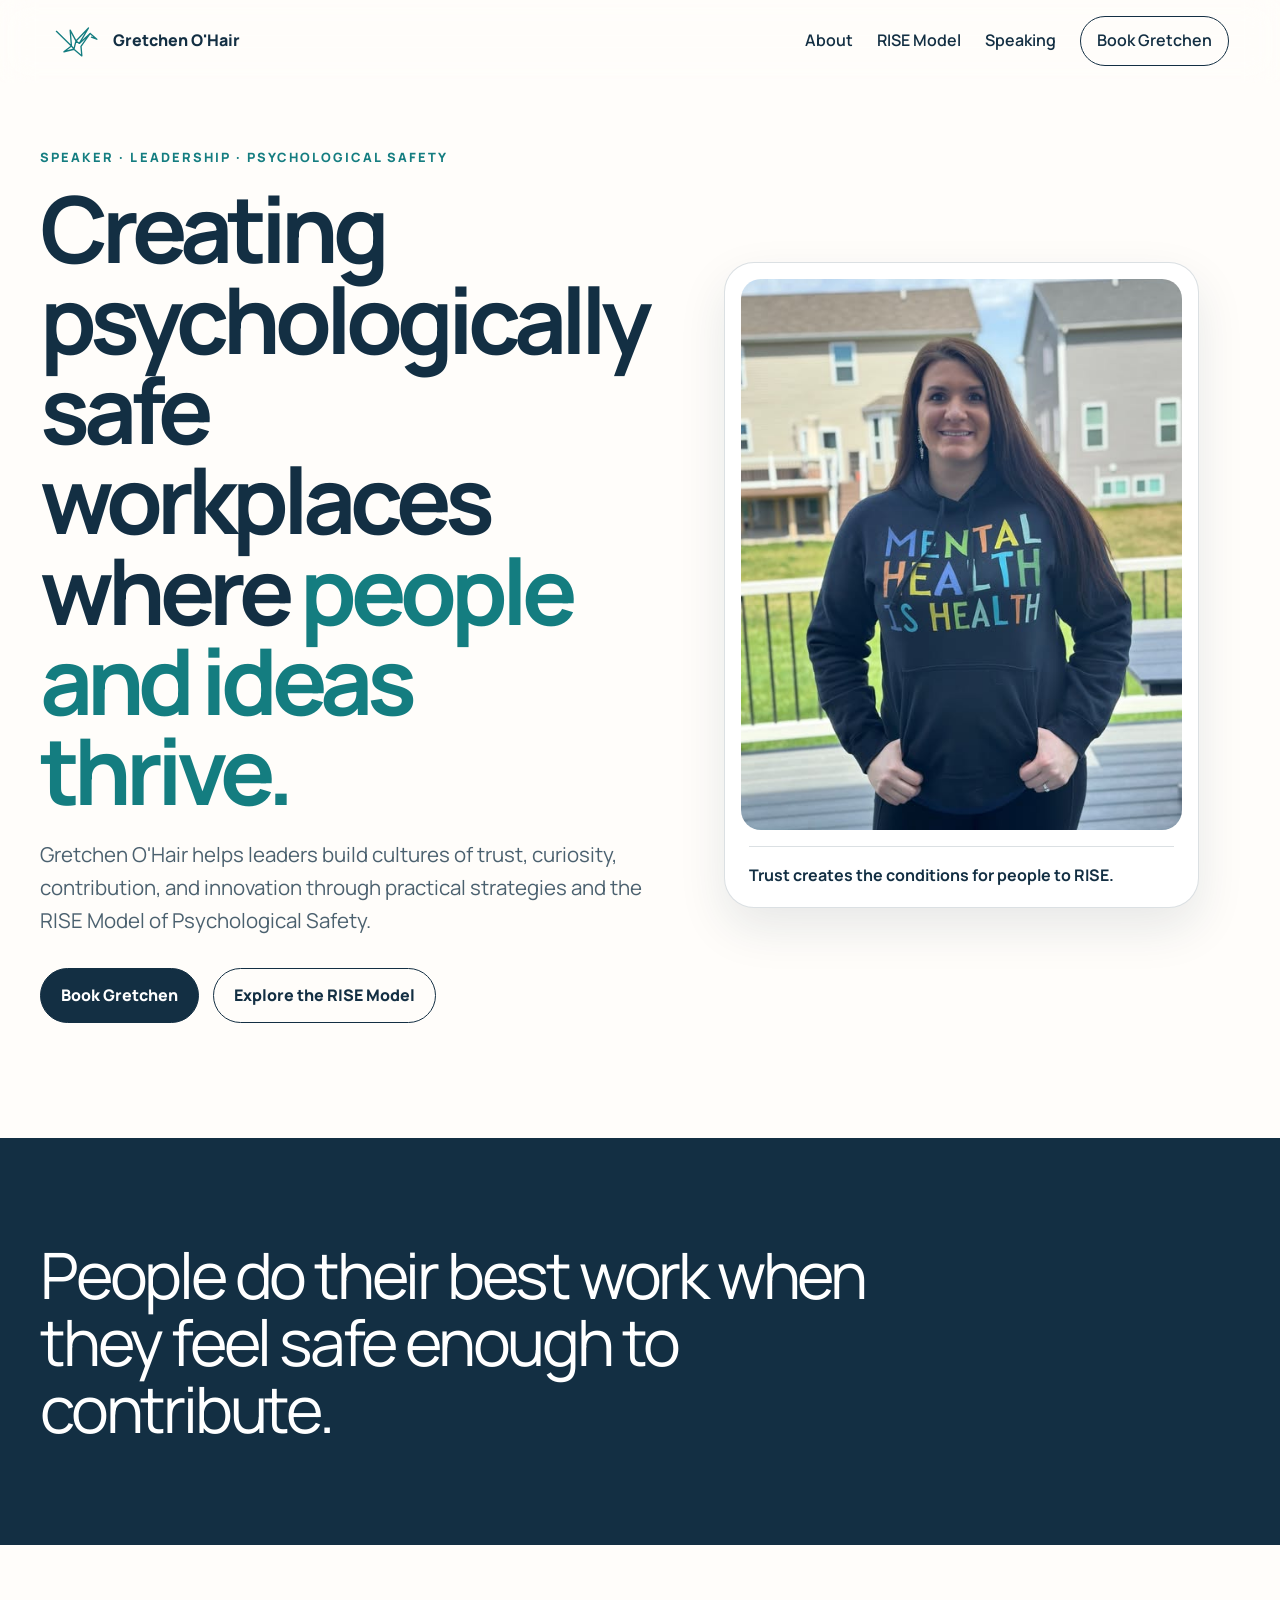
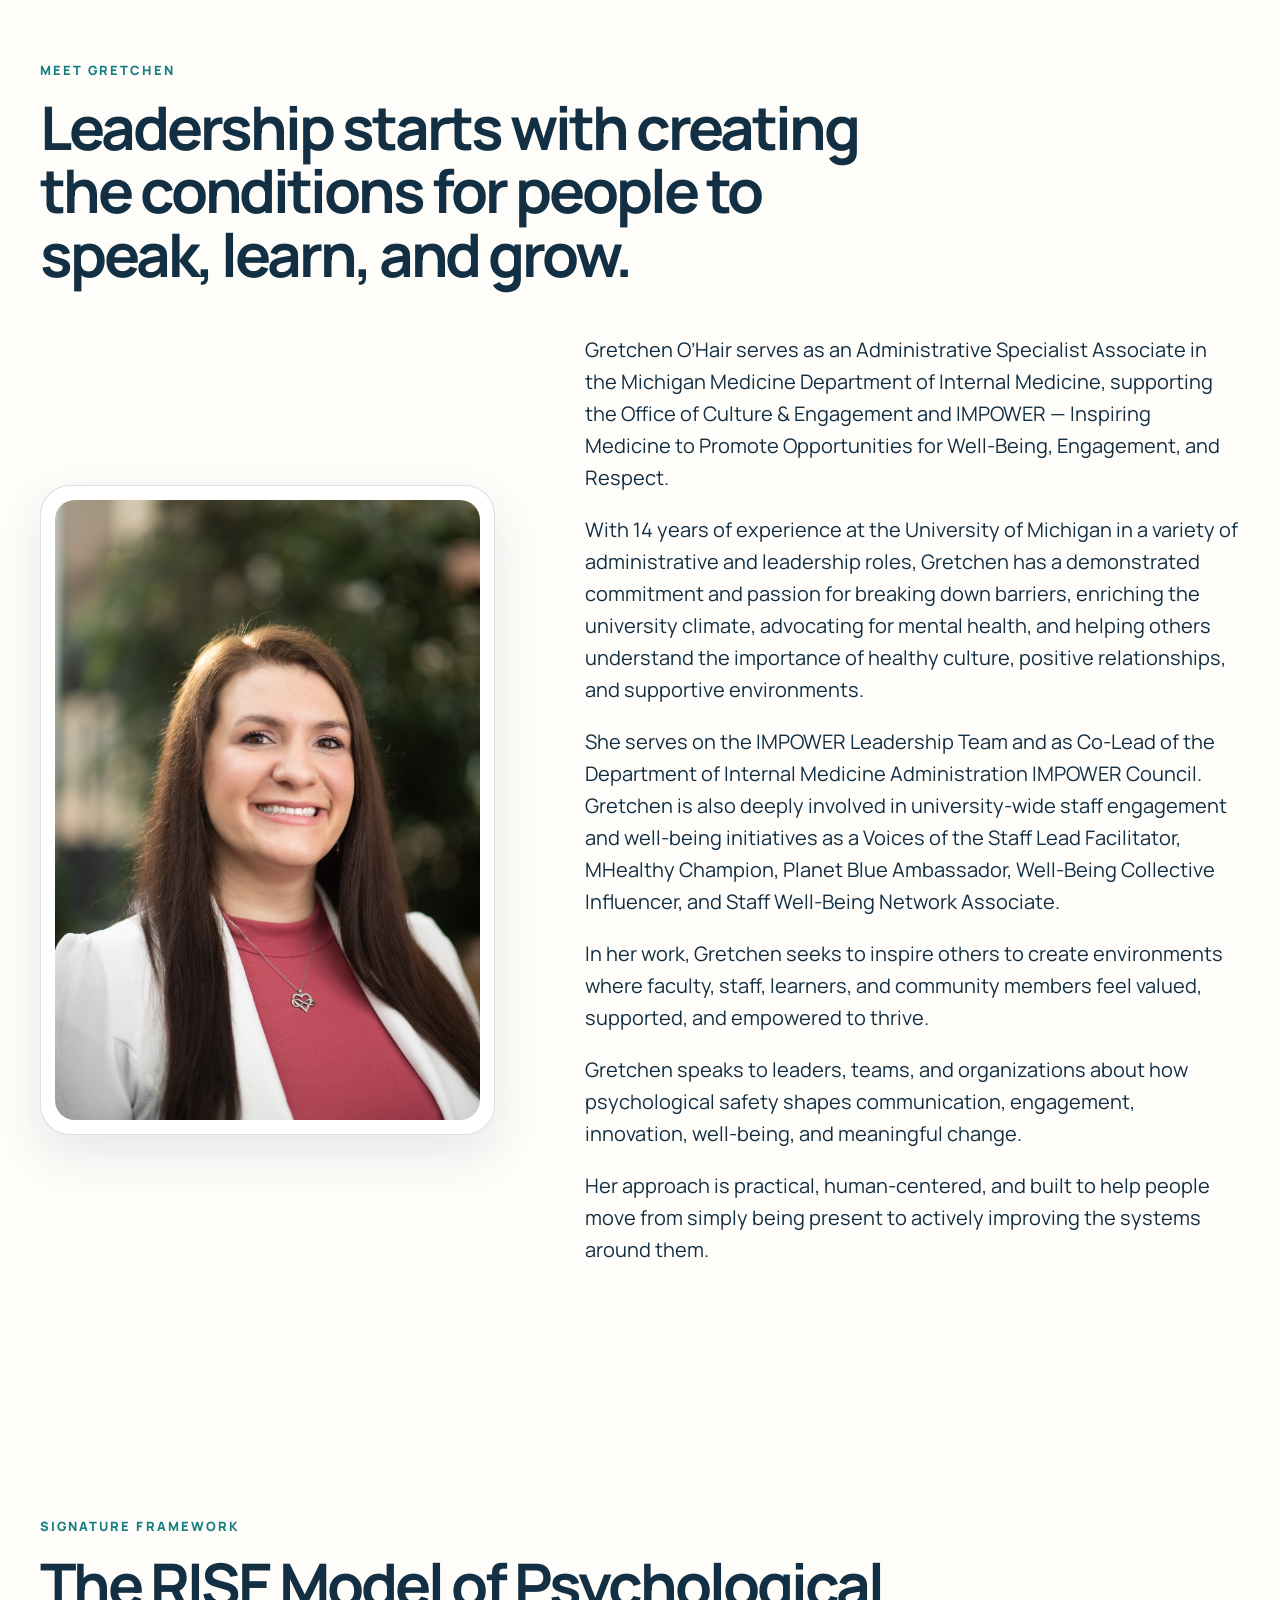
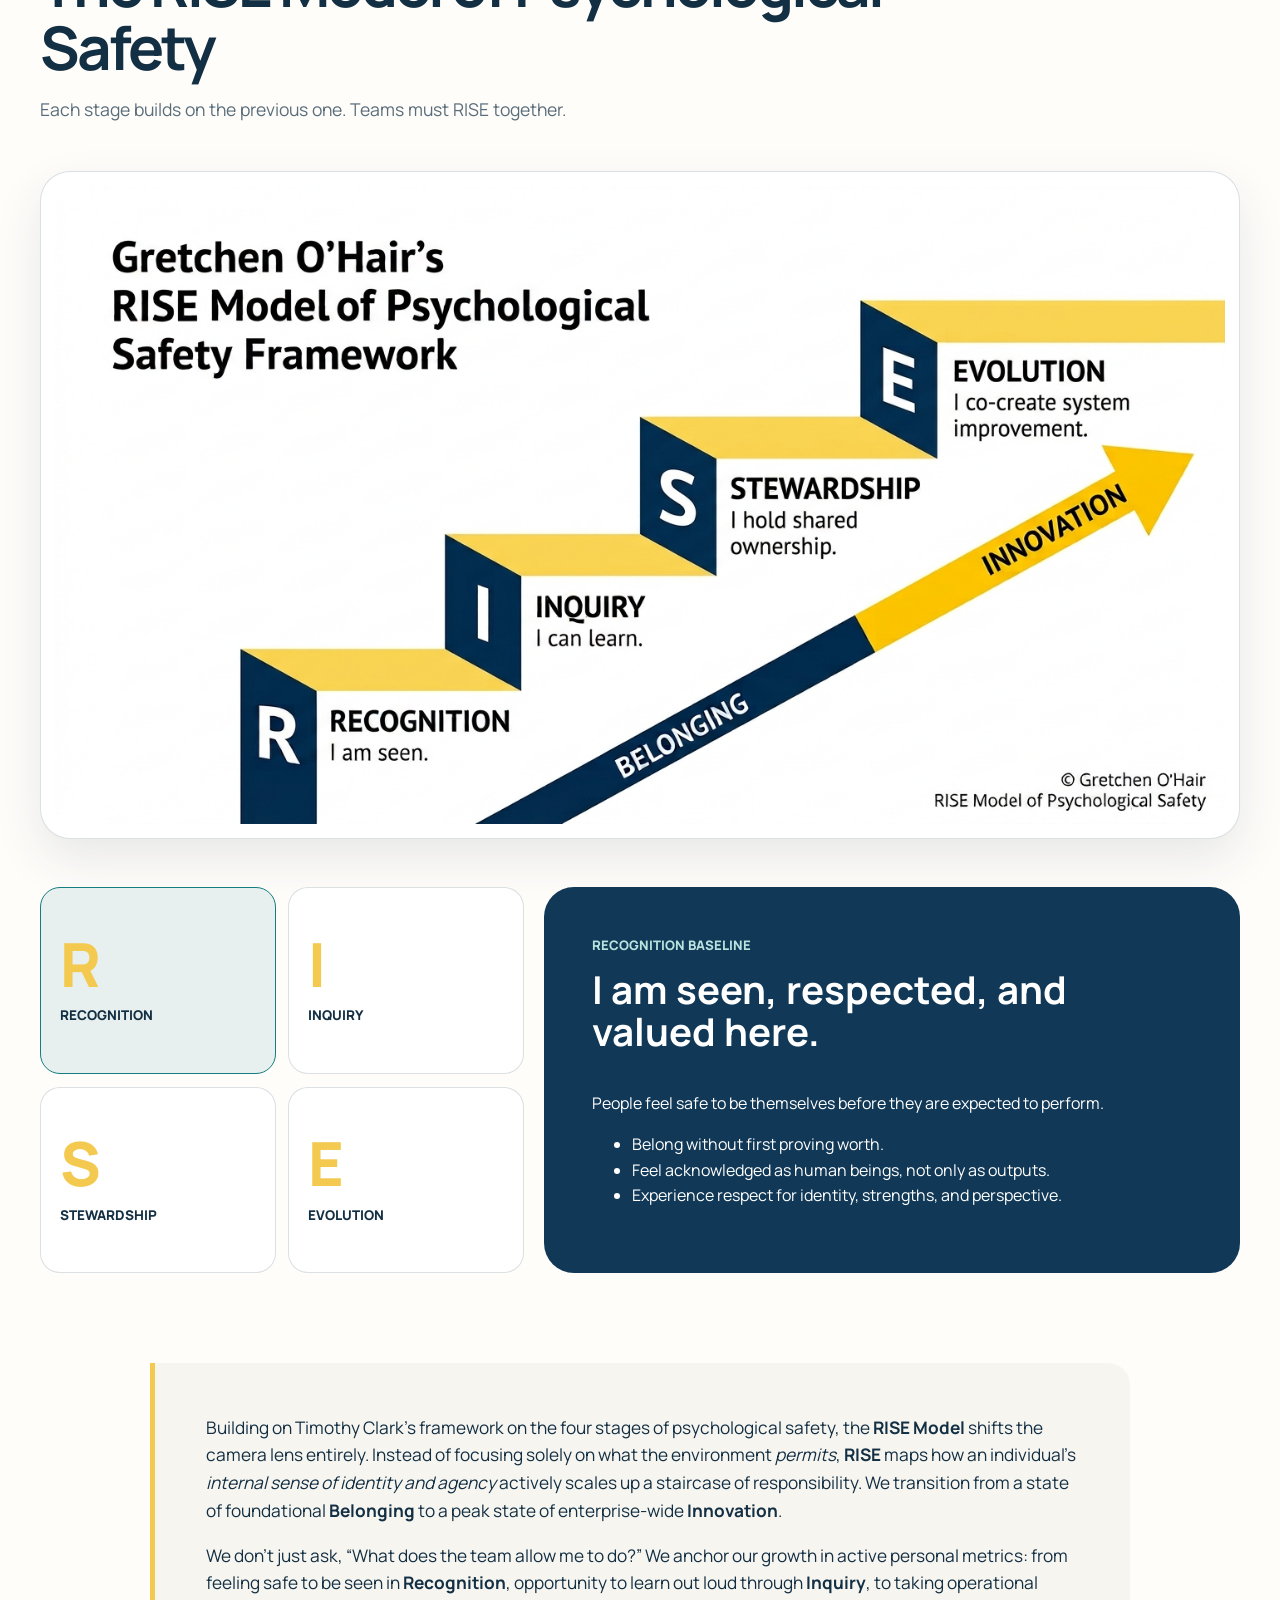
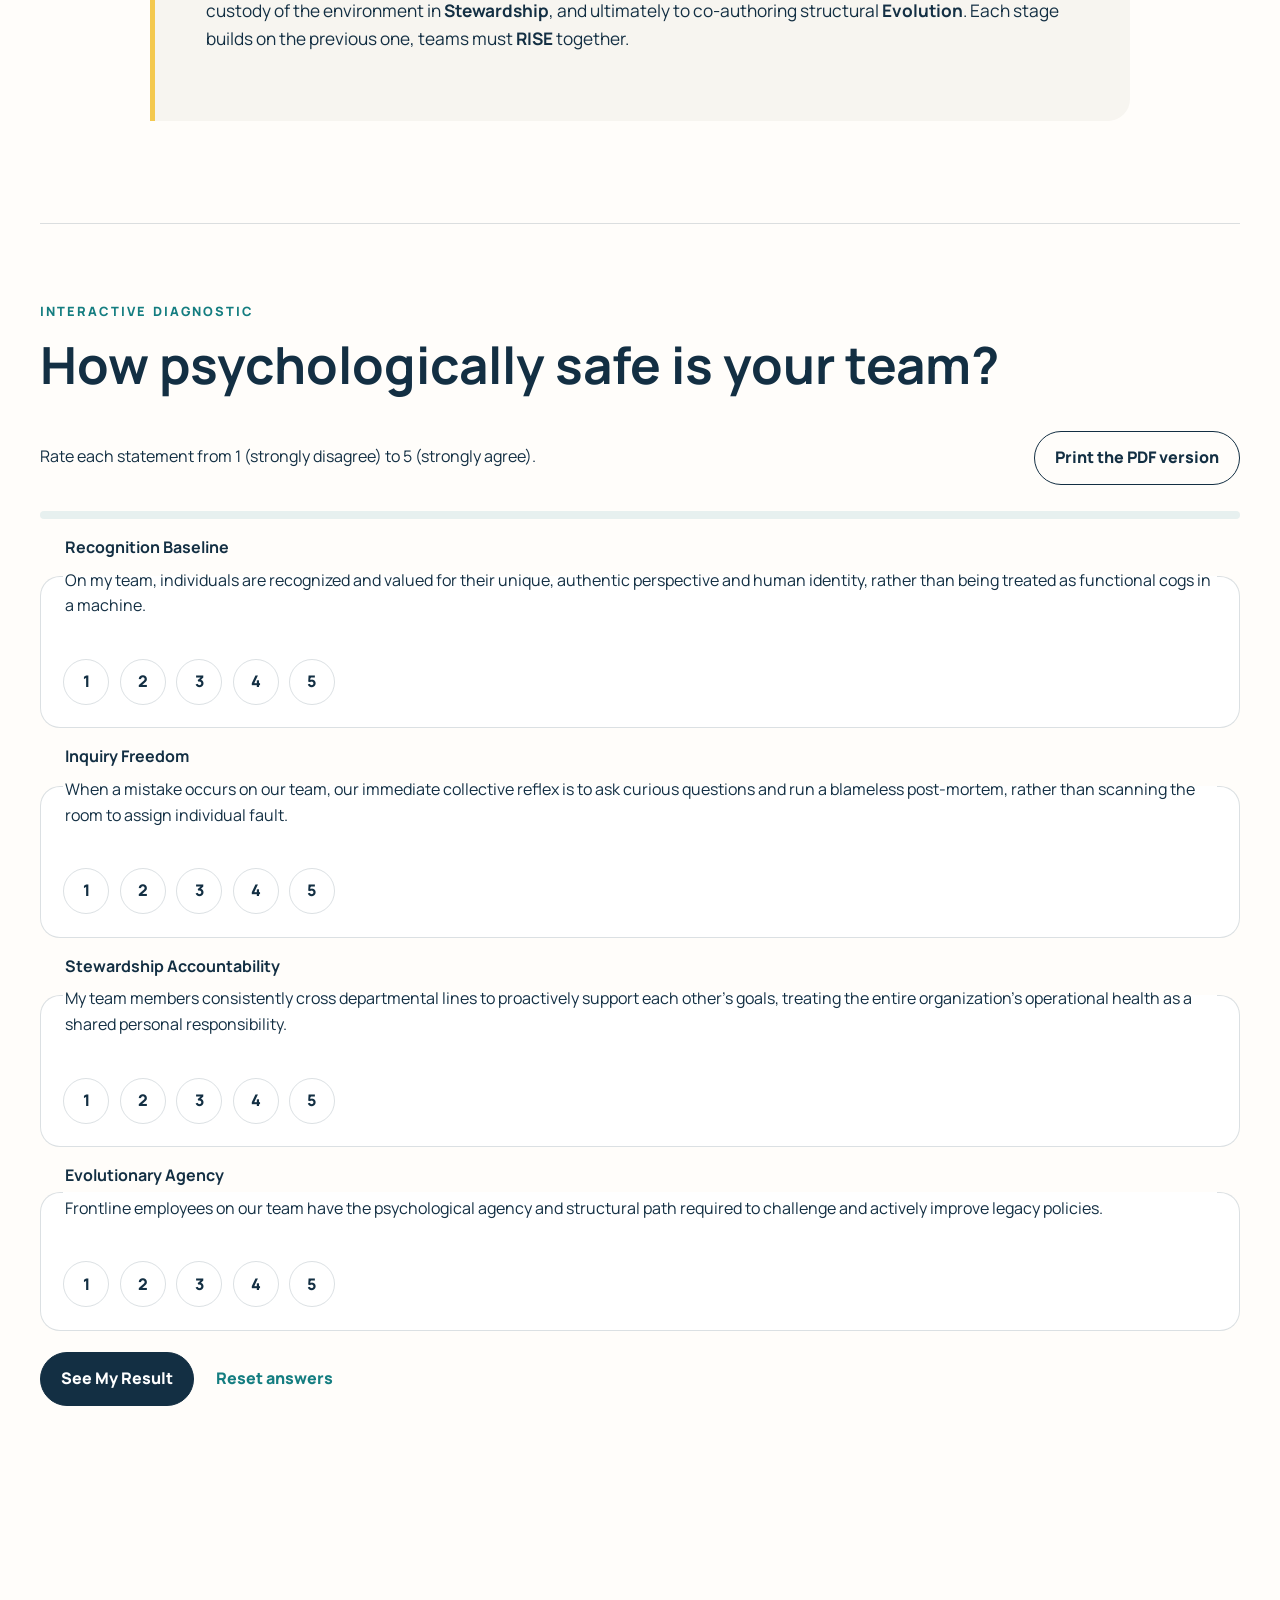
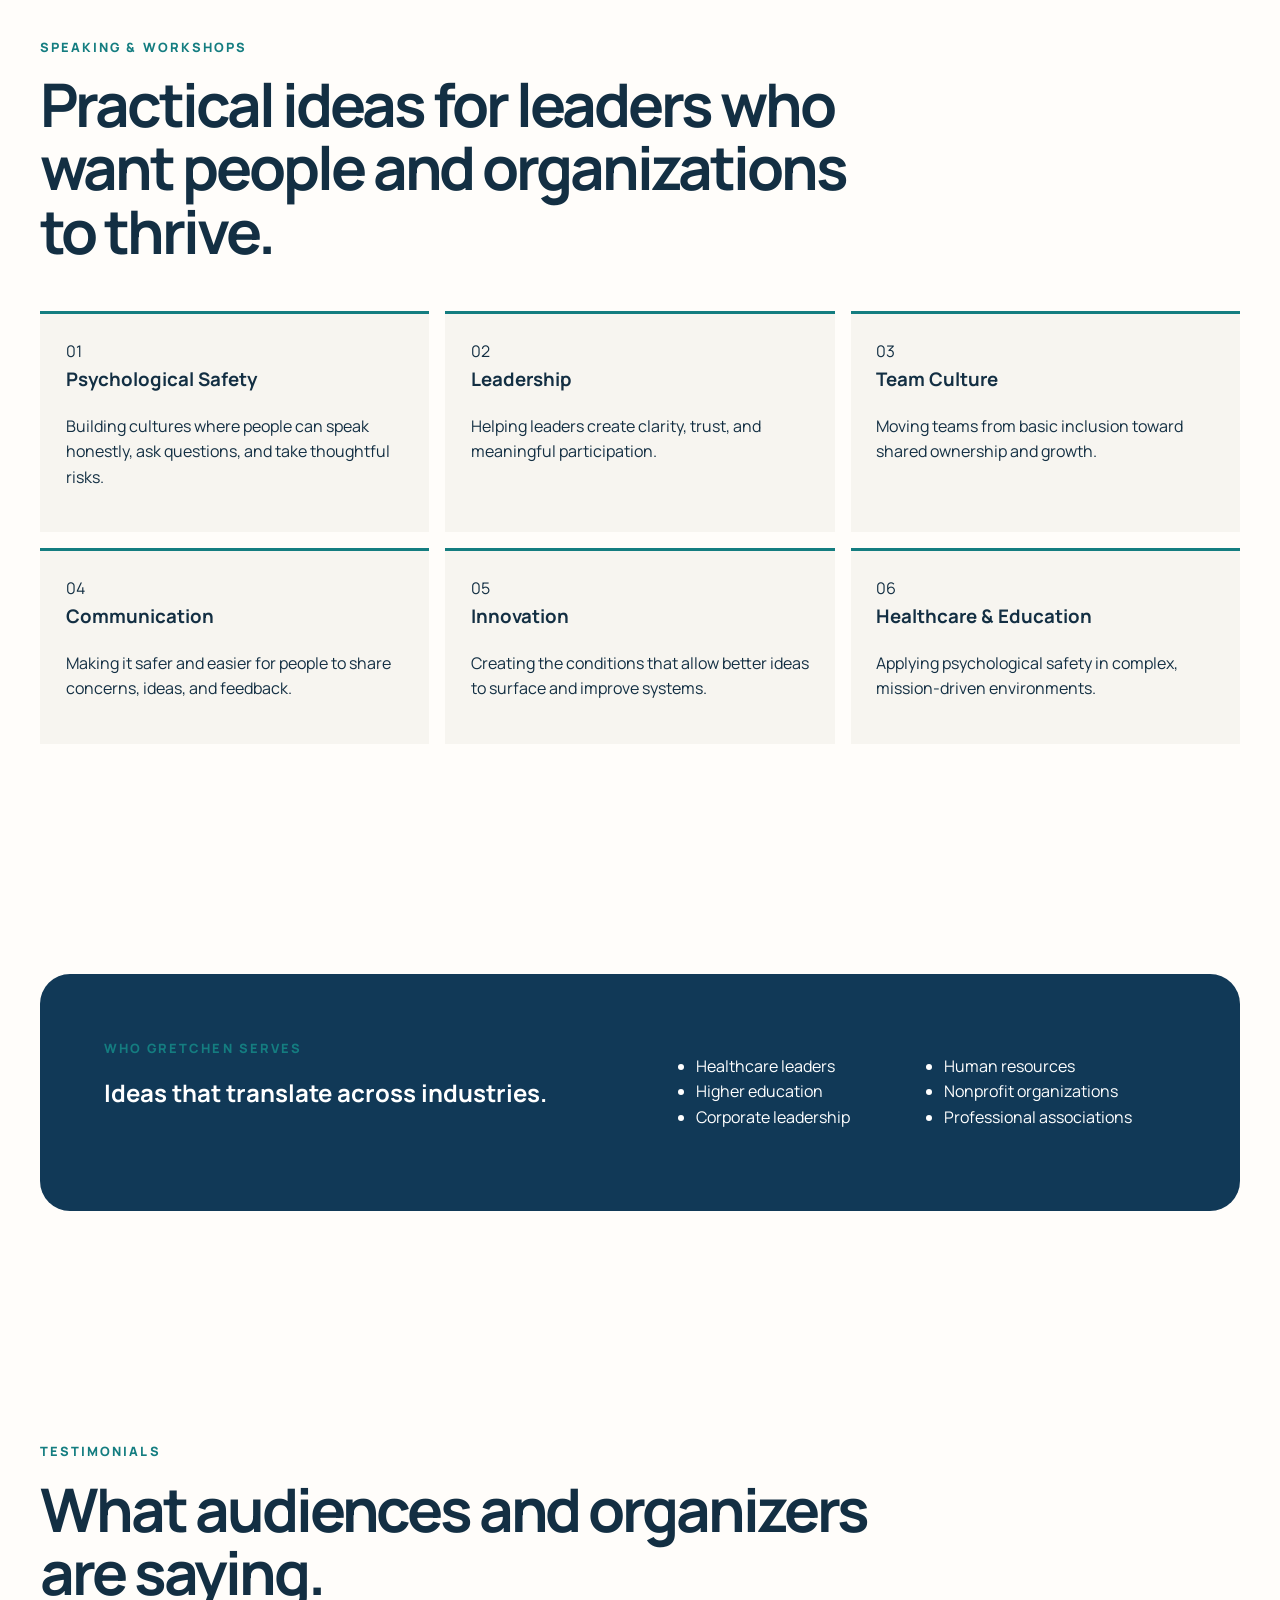
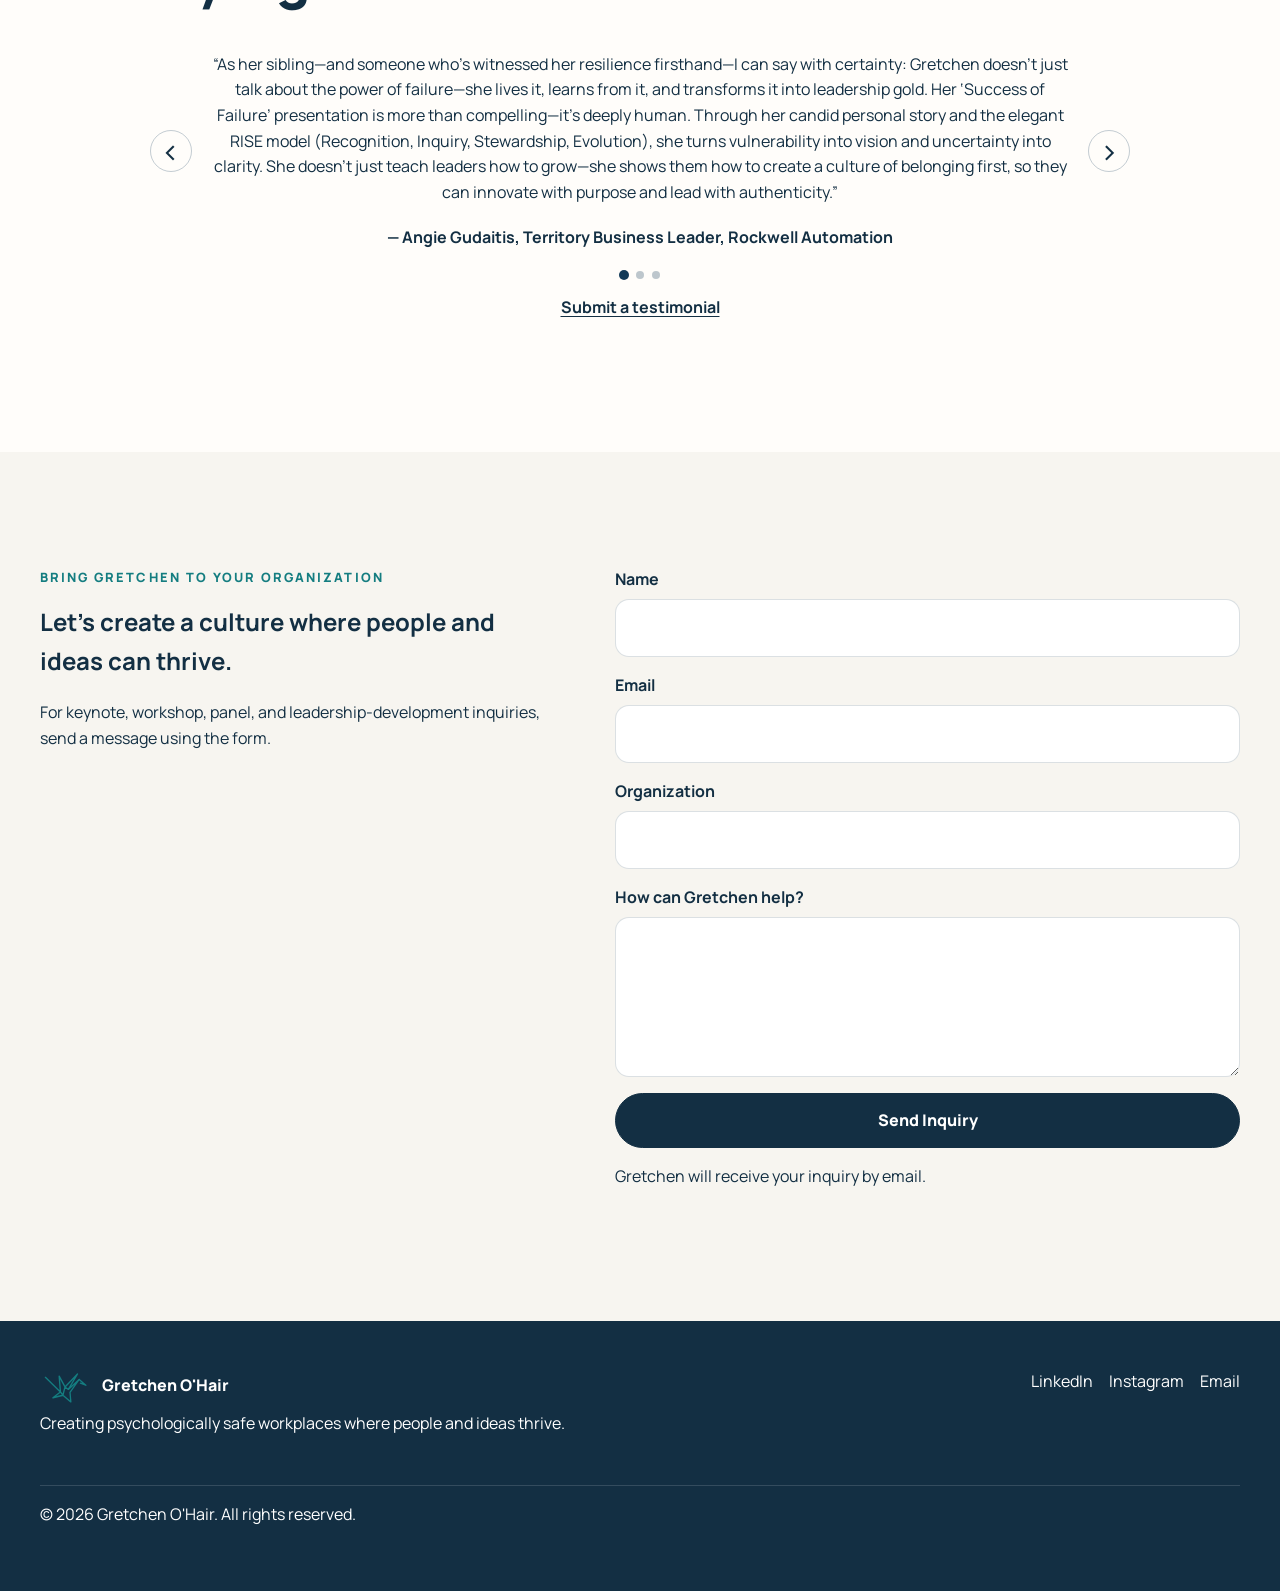
==== commit 9ffce94d: "Add files via upload" ====
--- a/index.html
+++ b/index.html
@@ -315,6 +315,13 @@
             </blockquote>
             <p>— Nadirah Hope, Certified Life Coach</p>
           </article>
+
+          <article class="testimonial-slide" aria-hidden="true">
+            <blockquote>
+              “Watching Gretchen deliver her keynote, I was struck by how naturally she connects with an audience. She combines personal stories, humor, and practical insight in a way that makes complex topics like psychological safety and organizational culture both accessible and memorable. Her message about reframing failure as an opportunity to learn and grow was particularly powerful. Gretchen doesn’t simply present ideas—she leaves you thinking about how you can bring them back to your own team and create an environment where people feel safe to contribute, learn, and innovate.”
+            </blockquote>
+            <p>— Stephanie Rogers, Faculty Affairs Specialist Senior, University of Michigan</p>
+          </article>
         </div>
 
         <button class="testimonial-arrow testimonial-next" type="button" aria-label="Next testimonial">›</button>
@@ -323,6 +330,7 @@
       <div class="testimonial-dots reveal" aria-label="Choose testimonial">
         <button class="testimonial-dot active" type="button" aria-label="Show testimonial 1" aria-pressed="true"></button>
         <button class="testimonial-dot" type="button" aria-label="Show testimonial 2" aria-pressed="false"></button>
+        <button class="testimonial-dot" type="button" aria-label="Show testimonial 3" aria-pressed="false"></button>
       </div>
 
       <p class="testimonial-submit reveal">
